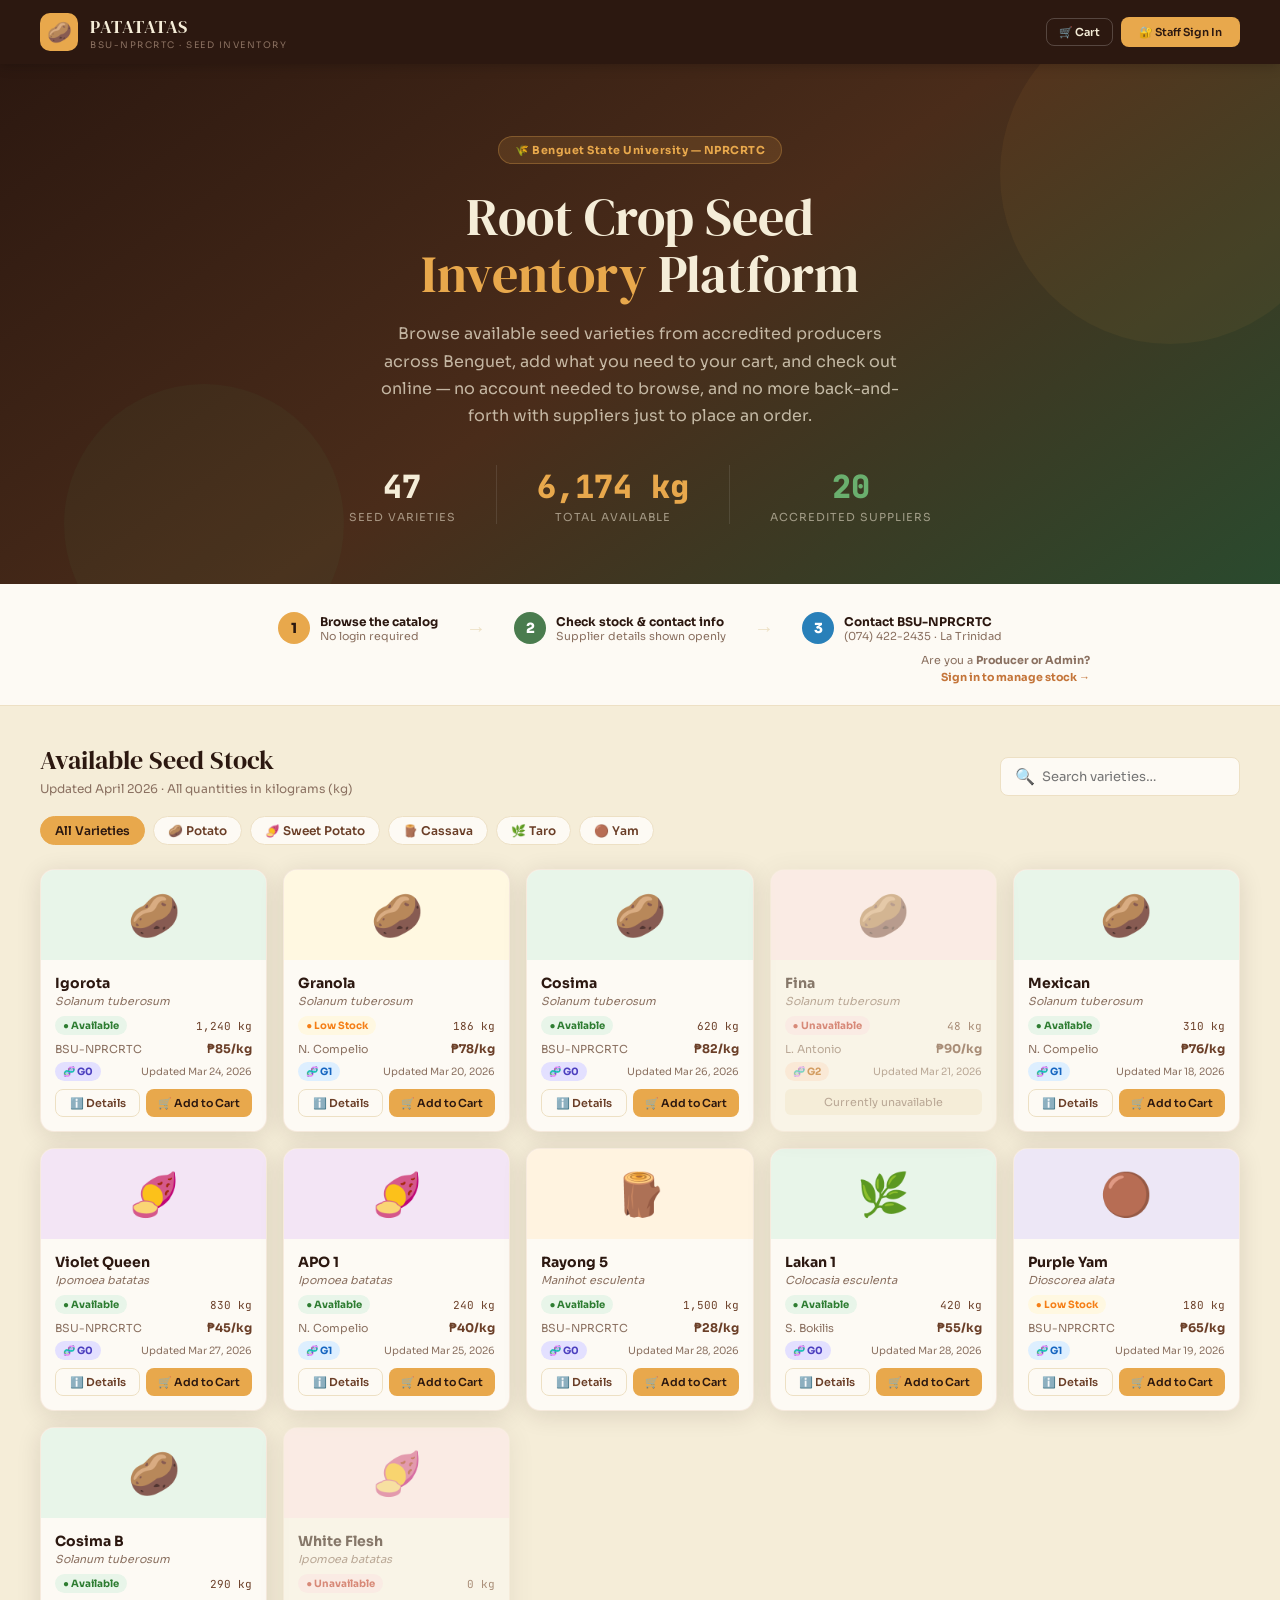
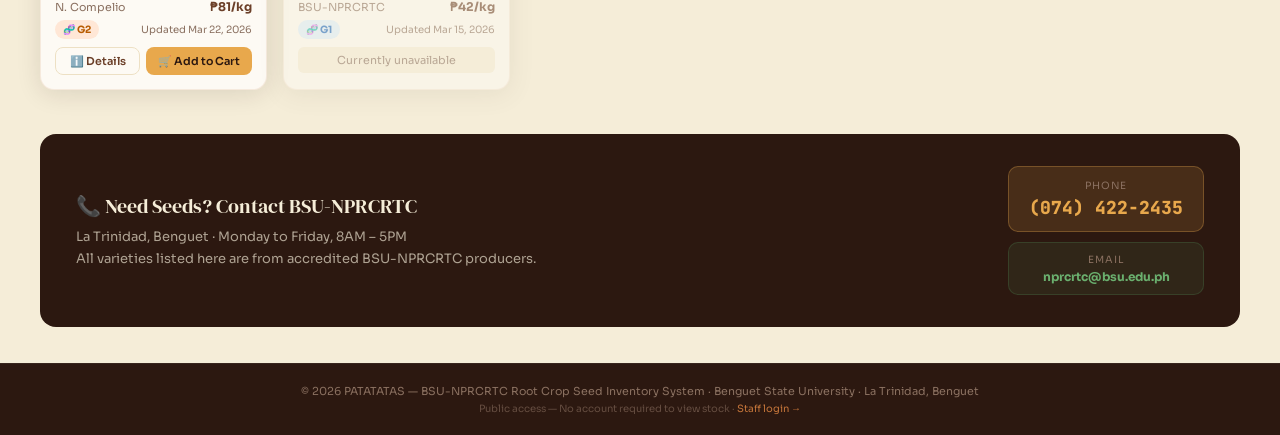
==== patatatas_rbac_v8.html @ 81eb4b83 "p_c_s.php, app.js, rbac.html" ====
<!DOCTYPE html>
<html lang="en">
<head>
<meta charset="UTF-8">
<meta name="viewport" content="width=device-width, initial-scale=1.0">
<title>PATATATAS — Root Crop Seed Inventory System</title>
<link href="https://fonts.googleapis.com/css2?family=Sora:wght@300;400;500;600;700;800&family=DM+Serif+Display:ital@0;1&family=JetBrains+Mono:wght@400;500&display=swap" rel="stylesheet">
<link rel="stylesheet" href="css/styles.css">
</head>
<body>

<!-- ═══════════════════════ LOGIN PAGE ═══════════════════════ -->
<div id="screen-login" class="screen">
  <!-- Left hero panel -->
  <div class="login-left">
    <div class="login-left-brand">
      <div class="login-left-icon">🥔</div>
      <div>
        <div class="login-left-name">PATATATAS</div>
        <div class="login-left-sub">BSU-NPRCRTC System</div>
      </div>
    </div>

    <div class="login-hero-title">Staff &amp;<br><em>Producer</em><br>Portal</div>
    <div class="login-hero-desc">
      Sign in to manage seed stock, update inventory quantities, and administer the BSU-NPRCRTC seed distribution system.
    </div>

    <div style="background:rgba(74,124,78,0.15);border:1px solid rgba(74,124,78,0.25);border-radius:12px;padding:16px 18px;position:relative;z-index:1;margin-top:8px;">
      <div style="font-size:11px;font-weight:700;color:var(--leaf);margin-bottom:10px;text-transform:uppercase;letter-spacing:0.5px;">🌐 Public Access</div>
      <div style="font-size:12px;color:rgba(245,237,216,0.7);line-height:1.6;margin-bottom:12px;">Farmers &amp; consumers can view all available stock without an account.</div>
      <button class="btn btn-ghost btn-sm" style="color:var(--cream);border-color:rgba(255,255,255,0.2);width:100%;justify-content:center;" onclick="goToScreen('screen-public')">
        🌾 View Public Catalog →
      </button>
    </div>
  </div>

  <!-- Right form panel -->
  <div class="login-right">
    <div class="login-form-title">Staff Sign In</div>
    <div class="login-form-sub">Producers and Administrators only</div>

    <div style="margin-bottom:14px;margin-top:6px;">
      <div style="font-size:11px;font-weight:700;text-transform:uppercase;letter-spacing:0.5px;color:var(--muted);margin-bottom:8px;">Sign in as</div>
      <div class="role-selector">
        <div class="role-btn selected" onclick="selectRole(this,'admin')" id="role-admin">
          <span class="role-icon">🛡️</span>
          <span class="role-label">Admin</span>
        </div>
        <div class="role-btn" onclick="selectRole(this,'producer')" id="role-producer">
          <span class="role-icon">🌱</span>
          <span class="role-label">Producer</span>
        </div>
      </div>
    </div>

    <div id="role-hint" style="font-size:11px;color:var(--muted);background:var(--cream);padding:8px 12px;border-radius:8px;margin-bottom:16px;border:1px solid var(--parchment);">
      🛡️ <strong>Admin:</strong> Full inventory system access — manage all seed stock, suppliers, producers &amp; analytics.
    </div>

    <div class="form-group">
      <label class="form-label">Username / Email</label>
      <input class="form-control" type="text" id="login-email" placeholder="Enter your email" value="admin@bsu.edu.ph">
    </div>
    <div class="form-group">
      <label class="form-label">Password</label>
      <input class="form-control" type="password" placeholder="••••••••" value="password123">
    </div>
    <div class="flex-between mb-2">
      <label style="display:flex;align-items:center;gap:6px;font-size:12px;color:var(--muted);cursor:pointer;">
        <input type="checkbox" checked style="accent-color:var(--harvest);"> Remember me
      </label>
      <span style="font-size:12px;color:var(--clay);cursor:pointer;font-weight:600;" onclick="goToScreen('screen-forgot-password')">Forgot password?</span>
    </div>
    <button class="btn btn-primary" style="width:100%;justify-content:center;padding:13px;" onclick="loginWithRole()">
      Sign In →
    </button>

    <div style="margin-top:16px;padding:14px 16px;background:var(--cream);border-radius:10px;border:1.5px dashed var(--parchment);text-align:center;">
      <div style="font-size:12px;color:var(--muted);margin-bottom:8px;">New producer wanting to join?</div>
      <button class="btn btn-ghost btn-sm" style="width:100%;justify-content:center;" onclick="goToScreen('screen-create-account')">✏️ Apply for Producer Account</button>
    </div>

    <div style="text-align:center;margin-top:12px;">
      <span style="font-size:11px;color:var(--muted);">Not a producer or admin? </span>
      <span style="font-size:11px;color:var(--clay);font-weight:700;cursor:pointer;" onclick="goToScreen('screen-public')">Browse public catalog →</span>
    </div>
  </div>
</div>


<!-- ════════════════════════════════════════════════════════════
     ██████████████  PUBLIC SCREEN  ██████████████
════════════════════════════════════════════════════════════ -->
<div id="screen-public" class="screen active">

  <!-- ── TOP NAVBAR ── -->
  <nav style="background:var(--earth);padding:0 40px;display:flex;align-items:center;justify-content:space-between;height:64px;position:sticky;top:0;z-index:200;box-shadow:0 2px 12px rgba(0,0,0,0.2);">
    <div style="display:flex;align-items:center;gap:12px;">
      <div style="width:38px;height:38px;background:var(--harvest);border-radius:10px;display:flex;align-items:center;justify-content:center;font-size:20px;">🥔</div>
      <div>
        <div style="font-family:'DM Serif Display',serif;font-size:18px;color:var(--cream);letter-spacing:0.5px;">PATATATAS</div>
        <div style="font-size:9px;color:var(--muted);letter-spacing:1.5px;text-transform:uppercase;">BSU-NPRCRTC · Seed Inventory</div>
      </div>
    </div>
    <div style="display:flex;align-items:center;gap:8px;">
      <button class="btn btn-ghost btn-sm" style="position:relative;color:var(--cream);border-color:rgba(255,255,255,0.2);" onclick="openCart()">
        🛒 Cart
        <span id="public-cart-badge" style="display:none;position:absolute;top:-7px;right:-7px;background:var(--danger);color:white;font-size:10px;font-weight:800;width:18px;height:18px;border-radius:50%;align-items:center;justify-content:center;">0</span>
      </button>
      <button class="btn btn-primary btn-sm" onclick="goToScreen('screen-login')" style="padding:8px 18px;">🔐 Staff Sign In</button>
    </div>
  </nav>

  <!-- ── HERO SECTION ── -->
  <div style="background:linear-gradient(145deg,var(--earth) 0%,var(--soil) 50%,#2a4a2e 100%);padding:72px 40px 60px;position:relative;overflow:hidden;">
    <!-- Background decorative elements -->
    <div style="position:absolute;top:-60px;right:-60px;width:340px;height:340px;background:rgba(232,168,76,0.06);border-radius:50%;pointer-events:none;"></div>
    <div style="position:absolute;bottom:-80px;left:5%;width:280px;height:280px;background:rgba(74,124,78,0.08);border-radius:50%;pointer-events:none;"></div>
    <div style="max-width:820px;margin:0 auto;text-align:center;position:relative;z-index:1;">
      <div style="display:inline-flex;align-items:center;gap:8px;background:rgba(232,168,76,0.15);border:1px solid rgba(232,168,76,0.3);border-radius:20px;padding:6px 16px;font-size:11px;color:var(--harvest);font-weight:700;letter-spacing:0.5px;margin-bottom:24px;">
        🌾 Benguet State University — NPRCRTC
      </div>
      <div style="font-family:'DM Serif Display',serif;font-size:52px;color:var(--cream);line-height:1.1;margin-bottom:18px;">
        Root Crop Seed<br><em style="color:var(--harvest);font-style:normal;">Inventory</em> Platform
      </div>
      <div style="font-size:16px;color:rgba(245,237,216,0.72);max-width:540px;margin:0 auto 36px;line-height:1.7;">
        Browse available seed varieties from accredited producers across Benguet, add what you need to your cart, and check out online — no account needed to browse, and no more back-and-forth with suppliers just to place an order.
      </div>
      <!-- Quick stats row -->
      <div style="display:flex;justify-content:center;gap:40px;flex-wrap:wrap;">
        <div style="text-align:center;">
          <div style="font-size:32px;font-weight:800;color:var(--cream);font-family:'JetBrains Mono',monospace;">47</div>
          <div style="font-size:11px;color:rgba(245,237,216,0.55);text-transform:uppercase;letter-spacing:1px;margin-top:2px;">Seed Varieties</div>
        </div>
        <div style="width:1px;background:rgba(255,255,255,0.1);"></div>
        <div style="text-align:center;">
          <div style="font-size:32px;font-weight:800;color:var(--harvest);font-family:'JetBrains Mono',monospace;">6,174 kg</div>
          <div style="font-size:11px;color:rgba(245,237,216,0.55);text-transform:uppercase;letter-spacing:1px;margin-top:2px;">Total Available</div>
        </div>
        <div style="width:1px;background:rgba(255,255,255,0.1);"></div>
        <div style="text-align:center;">
          <div style="font-size:32px;font-weight:800;color:var(--leaf);font-family:'JetBrains Mono',monospace;">20</div>
          <div style="font-size:11px;color:rgba(245,237,216,0.55);text-transform:uppercase;letter-spacing:1px;margin-top:2px;">Accredited Suppliers</div>
        </div>
      </div>
    </div>
  </div>

  <!-- ── HOW IT WORKS STRIP ── -->
  <div style="background:var(--white);border-bottom:1px solid var(--parchment);padding:20px 40px;">
    <div style="max-width:900px;margin:0 auto;display:flex;align-items:center;justify-content:center;gap:0;flex-wrap:wrap;">
      <div style="display:flex;align-items:center;gap:10px;padding:8px 20px;">
        <div style="width:32px;height:32px;background:var(--harvest);border-radius:50%;display:flex;align-items:center;justify-content:center;font-size:14px;font-weight:800;color:var(--earth);flex-shrink:0;">1</div>
        <div><div style="font-size:12px;font-weight:700;color:var(--earth);">Browse the catalog</div><div style="font-size:11px;color:var(--muted);">No login required</div></div>
      </div>
      <div style="color:var(--parchment);font-size:20px;padding:0 8px;">→</div>
      <div style="display:flex;align-items:center;gap:10px;padding:8px 20px;">
        <div style="width:32px;height:32px;background:var(--sprout);border-radius:50%;display:flex;align-items:center;justify-content:center;font-size:14px;font-weight:800;color:white;flex-shrink:0;">2</div>
        <div><div style="font-size:12px;font-weight:700;color:var(--earth);">Check stock & contact info</div><div style="font-size:11px;color:var(--muted);">Supplier details shown openly</div></div>
      </div>
      <div style="color:var(--parchment);font-size:20px;padding:0 8px;">→</div>
      <div style="display:flex;align-items:center;gap:10px;padding:8px 20px;">
        <div style="width:32px;height:32px;background:var(--info);border-radius:50%;display:flex;align-items:center;justify-content:center;font-size:14px;font-weight:800;color:white;flex-shrink:0;">3</div>
        <div><div style="font-size:12px;font-weight:700;color:var(--earth);">Contact BSU-NPRCRTC</div><div style="font-size:11px;color:var(--muted);">(074) 422-2435 · La Trinidad</div></div>
      </div>
      <div style="margin-left:auto;padding-left:20px;">
        <div style="font-size:11px;color:var(--muted);text-align:right;line-height:1.5;">Are you a <strong>Producer or Admin?</strong><br>
          <span style="color:var(--clay);font-weight:700;cursor:pointer;" onclick="goToScreen('screen-login')">Sign in to manage stock →</span>
        </div>
      </div>
    </div>
  </div>

  <!-- ── MAIN CATALOG AREA ── -->
  <div style="background:var(--cream);padding:36px 40px;flex:1;min-height:60vh;">
    <div style="max-width:1200px;margin:0 auto;">

      <!-- Section header -->
      <div style="display:flex;align-items:flex-end;justify-content:space-between;margin-bottom:20px;flex-wrap:wrap;gap:12px;">
        <div>
          <div style="font-family:'DM Serif Display',serif;font-size:26px;color:var(--earth);">Available Seed Stock</div>
          <div style="font-size:12px;color:var(--muted);margin-top:3px;">Updated April 2026 · All quantities in kilograms (kg)</div>
        </div>
        <div style="display:flex;align-items:center;gap:10px;">
          <div style="background:var(--white);border:1.5px solid var(--parchment);border-radius:8px;padding:8px 14px;display:flex;align-items:center;gap:7px;width:240px;">
            <span style="color:var(--muted);">🔍</span>
            <input id="publicSearchInput" type="text" placeholder="Search varieties…" oninput="applyPublicFilter()" style="border:none;background:transparent;outline:none;font-size:13px;font-family:'Sora',sans-serif;color:var(--earth);width:100%;">
          </div>
        </div>
      </div>

      <!-- Filter chips -->
      <div class="chip-bar" style="margin-bottom:24px;">
        <div class="chip active" onclick="filterPublicChip(this,'all')">All Varieties</div>
        <div class="chip" onclick="filterPublicChip(this,'potato')">🥔 Potato</div>
        <div class="chip" onclick="filterPublicChip(this,'sweet')">🍠 Sweet Potato</div>
        <div class="chip" onclick="filterPublicChip(this,'cassava')">🪵 Cassava</div>
        <div class="chip" onclick="filterPublicChip(this,'taro')">🌿 Taro</div>
        <div class="chip" onclick="filterPublicChip(this,'yam')">🟤 Yam</div>
      </div>

      <!-- Catalog grid -->
      <div class="catalog-grid" id="publicCatalogGrid"></div>

      <!-- Supplier contact info card -->
      <div style="margin-top:44px;background:var(--earth);border-radius:16px;padding:32px 36px;display:flex;align-items:center;justify-content:space-between;gap:24px;flex-wrap:wrap;">
        <div>
          <div style="font-family:'DM Serif Display',serif;font-size:20px;color:var(--cream);margin-bottom:6px;">📞 Need Seeds? Contact BSU-NPRCRTC</div>
          <div style="font-size:13px;color:rgba(245,237,216,0.65);line-height:1.7;">La Trinidad, Benguet · Monday to Friday, 8AM – 5PM<br>All varieties listed here are from accredited BSU-NPRCRTC producers.</div>
        </div>
        <div style="display:flex;flex-direction:column;gap:10px;flex-shrink:0;">
          <div style="background:rgba(232,168,76,0.15);border:1px solid rgba(232,168,76,0.3);border-radius:10px;padding:12px 20px;text-align:center;">
            <div style="font-size:10px;color:var(--muted);letter-spacing:1px;text-transform:uppercase;margin-bottom:4px;">Phone</div>
            <div style="font-size:18px;font-weight:800;color:var(--harvest);font-family:'JetBrains Mono',monospace;">(074) 422-2435</div>
          </div>
          <div style="background:rgba(74,124,78,0.15);border:1px solid rgba(74,124,78,0.3);border-radius:10px;padding:10px 20px;text-align:center;">
            <div style="font-size:10px;color:var(--muted);letter-spacing:1px;text-transform:uppercase;margin-bottom:3px;">Email</div>
            <div style="font-size:12px;font-weight:700;color:var(--leaf);">nprcrtc@bsu.edu.ph</div>
          </div>
        </div>
      </div>

    </div>
  </div>

  <!-- ── FOOTER ── -->
  <div style="background:var(--earth);padding:20px 40px;text-align:center;border-top:1px solid rgba(255,255,255,0.06);">
    <div style="font-size:11px;color:var(--muted);">© 2026 PATATATAS — BSU-NPRCRTC Root Crop Seed Inventory System · Benguet State University · La Trinidad, Benguet</div>
    <div style="font-size:10px;color:rgba(138,112,96,0.6);margin-top:4px;">Public access — No account required to view stock · <span style="color:var(--clay);cursor:pointer;" onclick="goToScreen('screen-login')">Staff login →</span></div>
  </div>

  <!-- Seed detail modal for public -->
  <div id="modal-public-seed-detail" class="modal-overlay">
    <div class="modal-box">
      <div class="modal-header"><span class="modal-title" id="pub-seed-title">Seed Details</span><button class="modal-close" onclick="closeModal('modal-public-seed-detail')">×</button></div>
      <div class="modal-body" id="pub-seed-body"></div>
      <div class="modal-footer"><button class="btn btn-primary" onclick="closeModal('modal-public-seed-detail')">Close</button></div>
    </div>
  </div>

</div>


<!-- ════════════════════════════════════════════════════════════
     ██████████████  ADMIN SCREENS  ██████████████
     Full access: Dashboard, Seed Catalog, Inventory, Suppliers,
     Reports, User Management, Settings
     Includes Order Management — view, verify payment, and fulfill
     orders placed by farmers and public consumers through the catalog.
════════════════════════════════════════════════════════════ -->

<!-- Helper: Admin Sidebar -->
<template id="tpl-admin-sidebar">
  <nav class="sidebar">
    <div class="sidebar-brand"><div class="brand-logo"><div class="brand-icon">🥔</div><div class="brand-name">PATATATAS</div></div><div class="brand-sub">BSU-NPRCRTC System</div></div>
    <div class="sidebar-user"><div class="user-avatar">AD</div><div class="user-info"><div class="user-name">Administrator</div><div class="user-role">BSU-NPRCRTC Admin</div><div class="role-tag admin">Admin</div></div></div>
    <div class="sidebar-nav">
      <div class="nav-section-label">Inventory</div>
      <div class="nav-item" data-screen="screen-admin-dashboard"><span class="nav-icon">📊</span> Dashboard</div>
      <div class="nav-item" data-screen="screen-admin-catalog"><span class="nav-icon">🌱</span> Seed Catalog</div>
      <div class="nav-item" data-screen="screen-admin-inventory"><span class="nav-icon">📦</span> Inventory <span class="nav-badge">3</span></div>
      <div class="nav-item" data-screen="screen-admin-orders"><span class="nav-icon">🧾</span> Orders <span class="nav-badge admin-orders-navbadge">0</span></div>
      <div class="nav-section-label">Management</div>
      <div class="nav-item" data-screen="screen-admin-suppliers"><span class="nav-icon">🏭</span> Suppliers</div>
      <div class="nav-item" data-screen="screen-admin-reports"><span class="nav-icon">📈</span> Reports</div>
      <div class="nav-item" data-screen="screen-admin-users"><span class="nav-icon">👥</span> User Management</div>
      <div class="nav-section-label">System</div>
      <div class="nav-item" data-screen="screen-admin-settings"><span class="nav-icon">⚙️</span> Settings</div>
      <div class="nav-item" onclick="goToScreen('screen-login')"><span class="nav-icon">🚪</span> Sign Out</div>
    </div>
    <div class="sidebar-footer">PATATATAS v1.0.0 · Admin Panel</div>
  </nav>
</template>

<!-- ADMIN: Dashboard -->
<div id="screen-admin-dashboard" class="screen">
  <div class="app-layout">
    <nav class="sidebar">
      <div class="sidebar-brand"><div class="brand-logo"><div class="brand-icon">🥔</div><div class="brand-name">PATATATAS</div></div><div class="brand-sub">BSU-NPRCRTC System</div></div>
      <div class="sidebar-user"><div class="user-avatar">AD</div><div class="user-info"><div class="user-name">Administrator</div><div class="user-role">BSU-NPRCRTC Admin</div><div class="role-tag admin">Admin</div></div></div>
      <div class="sidebar-nav">
        <div class="nav-section-label">Inventory</div>
        <div class="nav-item active" onclick="adminNav('screen-admin-dashboard',this)"><span class="nav-icon">📊</span> Dashboard</div>
        <div class="nav-item" onclick="adminNav('screen-admin-catalog',this)"><span class="nav-icon">🌱</span> Seed Catalog</div>
        <div class="nav-item" onclick="adminNav('screen-admin-inventory',this)"><span class="nav-icon">📦</span> Inventory <span class="nav-badge">3</span></div>
        <div class="nav-item" onclick="adminNav('screen-admin-orders',this)"><span class="nav-icon">🧾</span> Orders <span class="nav-badge admin-orders-navbadge">0</span></div>
        <div class="nav-section-label">Management</div>
        <div class="nav-item" onclick="adminNav('screen-admin-suppliers',this)"><span class="nav-icon">🏭</span> Suppliers</div>
        <div class="nav-item" onclick="adminNav('screen-admin-reports',this)"><span class="nav-icon">📈</span> Reports</div>
        <div class="nav-item" onclick="adminNav('screen-admin-users',this)"><span class="nav-icon">👥</span> User Management</div>
        <div class="nav-section-label">System</div>
        <div class="nav-item" onclick="adminNav('screen-admin-settings',this)"><span class="nav-icon">⚙️</span> Settings</div>
        <div class="nav-item" onclick="goToScreen('screen-login')"><span class="nav-icon">🚪</span> Sign Out</div>
      </div>
      <div class="sidebar-footer">PATATATAS v1.0.0 · Admin Panel</div>
    </nav>
    <div class="main-content">
      <div class="rbac-banner admin">🛡️ Administrator — Full inventory system access · Add, edit, remove any variety or stock entry</div>
      <div class="topbar">
        <div class="topbar-title">Inventory Dashboard</div>
        <div class="topbar-search"><span>🔍</span><input placeholder="Search seeds, suppliers…"></div>
        <span style="font-size:20px;cursor:pointer;position:relative;">🔔<span style="position:absolute;top:0;right:0;width:8px;height:8px;background:var(--danger);border-radius:50%;display:block;"></span></span>
      </div>
      <div class="page-body fade-in">
        <div class="alert alert-warning">⚠️ <span><strong>3 seed varieties</strong> are running low on stock (below 200 kg threshold). <a href="#" onclick="adminNav('screen-admin-inventory',null)" style="color:var(--clay);font-weight:700;">Review inventory →</a></span></div>
        <div class="stats-grid">
          <div class="stat-card amber"><div class="stat-icon">🌱</div><div class="stat-value">47</div><div class="stat-label">Seed Varieties Listed</div><div class="stat-change up">↑ 4 this month</div></div>
          <div class="stat-card green"><div class="stat-icon">📦</div><div class="stat-value">6,174 kg</div><div class="stat-label">Total Stock Available</div><div class="stat-change up">↑ 8% vs last month</div></div>
          <div class="stat-card brown"><div class="stat-icon">🏭</div><div class="stat-value">20</div><div class="stat-label">Accredited Suppliers</div><div class="stat-change up">All active</div></div>
          <div class="stat-card sage"><div class="stat-icon">⚠️</div><div class="stat-value">3</div><div class="stat-label">Low Stock Alerts</div><div class="stat-change down">Action needed</div></div>
        </div>
        <div class="two-col mb-3">
          <div class="card">
            <div class="card-header"><span class="card-title">Top Stock Varieties</span><span class="text-muted font-mono" style="font-size:11px;">March 2026</span></div>
            <div class="card-body">
              <div class="chart-container">
                <div class="chart-bar-row"><span class="chart-bar-label">Igorota</span><div class="chart-bar-track"><div class="chart-bar-fill" style="width:83%"><span class="chart-bar-val">1,240 kg</span></div></div></div>
                <div class="chart-bar-row"><span class="chart-bar-label">Rayong 5</span><div class="chart-bar-track"><div class="chart-bar-fill" style="width:100%;background:linear-gradient(90deg,var(--sprout),var(--leaf))"><span class="chart-bar-val">1,500 kg</span></div></div></div>
                <div class="chart-bar-row"><span class="chart-bar-label">Violet Q.</span><div class="chart-bar-track"><div class="chart-bar-fill" style="width:55%;background:linear-gradient(90deg,var(--bark),var(--clay))"><span class="chart-bar-val">830 kg</span></div></div></div>
                <div class="chart-bar-row"><span class="chart-bar-label">Cosima</span><div class="chart-bar-track"><div class="chart-bar-fill" style="width:41%"><span class="chart-bar-val">620 kg</span></div></div></div>
                <div class="chart-bar-row"><span class="chart-bar-label">Lakan 1</span><div class="chart-bar-track"><div class="chart-bar-fill" style="width:28%;background:linear-gradient(90deg,var(--sage),var(--sprout))"><span class="chart-bar-val">420 kg</span></div></div></div>
              </div>
            </div>
          </div>
          <div class="card">
            <div class="card-header"><span class="card-title">Stock Alerts</span><button class="btn btn-ghost btn-sm" onclick="adminNav('screen-admin-inventory',null)">View All</button></div>
            <div class="card-body" style="padding:0;">
              <table class="data-table">
                <thead><tr><th>Variety</th><th>Qty</th><th>Threshold</th><th>Status</th></tr></thead>
                <tbody>
                  <tr><td><strong>Granola</strong></td><td class="font-mono">186 kg</td><td class="font-mono text-muted">200 kg</td><td><span class="badge badge-low">● Low Stock</span></td></tr>
                  <tr><td><strong>Fina</strong></td><td class="font-mono" style="color:var(--danger)">48 kg</td><td class="font-mono text-muted">200 kg</td><td><span class="badge badge-unavailable">● Critical</span></td></tr>
                  <tr><td><strong>Purple Yam</strong></td><td class="font-mono">180 kg</td><td class="font-mono text-muted">200 kg</td><td><span class="badge badge-low">● Low Stock</span></td></tr>
                  <tr><td><strong>White Flesh</strong></td><td class="font-mono" style="color:var(--danger)">0 kg</td><td class="font-mono text-muted">—</td><td><span class="badge badge-unavailable">● Out of Stock</span></td></tr>
                </tbody>
              </table>
            </div>
          </div>
        </div>
        <div class="two-col">
          <div class="card">
            <div class="card-header"><span class="card-title">Stock Health Overview</span></div>
            <div class="card-body">
              <div style="margin-bottom:14px;"><div class="flex-between"><span style="font-size:13px;font-weight:600;">Igorota</span><span class="font-mono" style="font-size:12px;color:var(--sprout)">1,240 kg</span></div><div class="progress-bar"><div class="progress-fill" style="width:82%;"></div></div></div>
              <div style="margin-bottom:14px;"><div class="flex-between"><span style="font-size:13px;font-weight:600;">Granola</span><span class="font-mono" style="font-size:12px;color:var(--warning)">186 kg</span></div><div class="progress-bar"><div class="progress-fill" style="width:12%;background:linear-gradient(90deg,var(--warning),var(--clay));"></div></div></div>
              <div style="margin-bottom:14px;"><div class="flex-between"><span style="font-size:13px;font-weight:600;">Cosima</span><span class="font-mono" style="font-size:12px;color:var(--success)">620 kg</span></div><div class="progress-bar"><div class="progress-fill" style="width:41%;"></div></div></div>
              <div style="margin-bottom:14px;"><div class="flex-between"><span style="font-size:13px;font-weight:600;">Fina</span><span class="font-mono" style="font-size:12px;color:var(--danger)">48 kg ⚠️</span></div><div class="progress-bar"><div class="progress-fill" style="width:3%;background:linear-gradient(90deg,var(--danger),var(--clay));"></div></div></div>
              <div><div class="flex-between"><span style="font-size:13px;font-weight:600;">Rayong 5</span><span class="font-mono" style="font-size:12px;color:var(--sprout)">1,500 kg</span></div><div class="progress-bar"><div class="progress-fill" style="width:100%;"></div></div></div>
            </div>
          </div>
          <div class="card">
            <div class="card-header"><span class="card-title">Recent Activity</span></div>
            <div class="card-body">
              <div class="timeline">
                <div class="timeline-item"><div class="timeline-marker"><div class="timeline-dot done"></div><div class="timeline-line"></div></div><div class="timeline-content"><div class="timeline-title">Stock updated: Igorota +500 kg</div><div class="timeline-time">BSU-NPRCRTC · 2 hrs ago</div></div></div>
                <div class="timeline-item"><div class="timeline-marker"><div class="timeline-dot done"></div><div class="timeline-line"></div></div><div class="timeline-content"><div class="timeline-title">New supplier registered</div><div class="timeline-time">Farmer Bokilis, Atok · 5 hrs ago</div></div></div>
                <div class="timeline-item"><div class="timeline-marker"><div class="timeline-dot"></div><div class="timeline-line"></div></div><div class="timeline-content"><div class="timeline-title">Fina variety flagged — critical low</div><div class="timeline-time">L. Antonio · Yesterday</div></div></div>
                <div class="timeline-item"><div class="timeline-marker"><div class="timeline-dot pending-dot"></div></div><div class="timeline-content"><div class="timeline-title">Granola restocking request pending</div><div class="timeline-time">Awaiting supplier confirmation</div></div></div>
              </div>
            </div>
          </div>
        </div>
      </div>
    </div>
  </div>
</div>

<!-- ADMIN: Seed Catalog -->
<div id="screen-admin-catalog" class="screen">
  <div class="app-layout">
    <nav class="sidebar">
      <div class="sidebar-brand"><div class="brand-logo"><div class="brand-icon">🥔</div><div class="brand-name">PATATATAS</div></div><div class="brand-sub">BSU-NPRCRTC System</div></div>
      <div class="sidebar-user"><div class="user-avatar">AD</div><div class="user-info"><div class="user-name">Administrator</div><div class="user-role">BSU-NPRCRTC Admin</div><div class="role-tag admin">Admin</div></div></div>
      <div class="sidebar-nav">
        <div class="nav-section-label">Inventory</div>
        <div class="nav-item" onclick="adminNav('screen-admin-dashboard',this)"><span class="nav-icon">📊</span> Dashboard</div>
        <div class="nav-item active" onclick="adminNav('screen-admin-catalog',this)"><span class="nav-icon">🌱</span> Seed Catalog</div>
        <div class="nav-item" onclick="adminNav('screen-admin-inventory',this)"><span class="nav-icon">📦</span> Inventory <span class="nav-badge">3</span></div>
        <div class="nav-item" onclick="adminNav('screen-admin-orders',this)"><span class="nav-icon">🧾</span> Orders <span class="nav-badge admin-orders-navbadge">0</span></div>
        <div class="nav-section-label">Management</div>
        <div class="nav-item" onclick="adminNav('screen-admin-suppliers',this)"><span class="nav-icon">🏭</span> Suppliers</div>
        <div class="nav-item" onclick="adminNav('screen-admin-reports',this)"><span class="nav-icon">📈</span> Reports</div>
        <div class="nav-item" onclick="adminNav('screen-admin-users',this)"><span class="nav-icon">👥</span> User Management</div>
        <div class="nav-section-label">System</div>
        <div class="nav-item" onclick="adminNav('screen-admin-settings',this)"><span class="nav-icon">⚙️</span> Settings</div>
        <div class="nav-item" onclick="goToScreen('screen-login')"><span class="nav-icon">🚪</span> Sign Out</div>
      </div>
      <div class="sidebar-footer">PATATATAS v1.0.0 · Admin Panel</div>
    </nav>
    <div class="main-content">
      <div class="rbac-banner admin">🛡️ Administrator — Add, edit, and remove any seed variety from the catalog</div>
      <div class="topbar">
        <div class="topbar-title">Seed Catalog</div>
        <div class="topbar-search"><span>🔍</span><input placeholder="Search varieties, crop types…" id="adminCatalogSearch" oninput="applyAdminFilter()"></div>
        <button class="btn btn-primary btn-sm" onclick="openModal('modal-add-seed')">+ Add Variety</button>
      </div>
      <div class="page-body fade-in">
        <div class="section-header">
          <div class="section-title">All Registered Varieties</div>
          <div class="section-sub">Manage all seed varieties across BSU-NPRCRTC and 19 accredited suppliers · Click any card to edit</div>
        </div>
        <div class="chip-bar">
          <div class="chip active" onclick="filterAdminChip(this,'all')">All</div>
          <div class="chip" onclick="filterAdminChip(this,'potato')">🥔 Potato</div>
          <div class="chip" onclick="filterAdminChip(this,'sweet')">🍠 Sweet Potato</div>
          <div class="chip" onclick="filterAdminChip(this,'cassava')">🪵 Cassava</div>
          <div class="chip" onclick="filterAdminChip(this,'taro')">🌿 Taro</div>
          <div class="chip" onclick="filterAdminChip(this,'yam')">🟤 Yam</div>
        </div>
        <div class="catalog-grid" id="adminCatalogGrid"></div>
      </div>
    </div>
  </div>
</div>

<!-- ADMIN: Inventory -->
<div id="screen-admin-inventory" class="screen">
  <div class="app-layout">
    <nav class="sidebar">
      <div class="sidebar-brand"><div class="brand-logo"><div class="brand-icon">🥔</div><div class="brand-name">PATATATAS</div></div><div class="brand-sub">BSU-NPRCRTC System</div></div>
      <div class="sidebar-user"><div class="user-avatar">AD</div><div class="user-info"><div class="user-name">Administrator</div><div class="user-role">BSU-NPRCRTC Admin</div><div class="role-tag admin">Admin</div></div></div>
      <div class="sidebar-nav">
        <div class="nav-section-label">Inventory</div>
        <div class="nav-item" onclick="adminNav('screen-admin-dashboard',this)"><span class="nav-icon">📊</span> Dashboard</div>
        <div class="nav-item" onclick="adminNav('screen-admin-catalog',this)"><span class="nav-icon">🌱</span> Seed Catalog</div>
        <div class="nav-item active" onclick="adminNav('screen-admin-inventory',this)"><span class="nav-icon">📦</span> Inventory <span class="nav-badge">3</span></div>
        <div class="nav-item" onclick="adminNav('screen-admin-orders',this)"><span class="nav-icon">🧾</span> Orders <span class="nav-badge admin-orders-navbadge">0</span></div>
        <div class="nav-section-label">Management</div>
        <div class="nav-item" onclick="adminNav('screen-admin-suppliers',this)"><span class="nav-icon">🏭</span> Suppliers</div>
        <div class="nav-item" onclick="adminNav('screen-admin-reports',this)"><span class="nav-icon">📈</span> Reports</div>
        <div class="nav-item" onclick="adminNav('screen-admin-users',this)"><span class="nav-icon">👥</span> User Management</div>
        <div class="nav-section-label">System</div>
        <div class="nav-item" onclick="adminNav('screen-admin-settings',this)"><span class="nav-icon">⚙️</span> Settings</div>
        <div class="nav-item" onclick="goToScreen('screen-login')"><span class="nav-icon">🚪</span> Sign Out</div>
      </div>
      <div class="sidebar-footer">PATATATAS v1.0.0 · Admin Panel</div>
    </nav>
    <div class="main-content">
      <div class="rbac-banner admin">🛡️ Administrator — View and update ALL supplier inventories system-wide</div>
      <div class="topbar">
        <div class="topbar-title">Inventory Management</div>
        <div class="topbar-search"><span>🔍</span><input placeholder="Search stock entries…"></div>
        <button class="btn btn-secondary btn-sm">📥 Export All</button>
      </div>
      <div class="page-body fade-in">
        <div class="alert alert-warning">⚠️ <strong>3 varieties</strong> are critically low. Granola: 186 kg ⚠️ · Fina: 48 kg 🚨 · Purple Yam: 180 kg ⚠️</div>
        <div class="card mb-3">
          <div class="card-header">
            <span class="card-title">All Supplier Inventories — March 2026</span>
            <div class="flex-gap">
              <select class="form-control" style="width:auto;padding:6px 10px;font-size:12px;">
                <option>All Suppliers</option>
                <option>BSU-NPRCRTC</option>
                <option>N. Compelio</option>
                <option>S. Bokilis</option>
              </select>
              <select class="form-control" style="width:auto;padding:6px 10px;font-size:12px;">
                <option>All Status</option>
                <option>Available</option>
                <option>Low Stock</option>
                <option>Unavailable</option>
              </select>
            </div>
          </div>
          <table class="data-table">
            <thead><tr><th>Seed Variety</th><th>Type</th><th>Gen</th><th>Supplier</th><th>Qty (kg)</th><th>Price/kg</th><th>Status</th><th>Updated</th><th>Actions</th></tr></thead>
            <tbody>
              <tr><td><strong>Igorota</strong><br><span class="text-muted">Solanum tuberosum</span></td><td>🥔 Potato</td><td>🧬 G0</td><td>BSU-NPRCRTC</td><td class="font-mono">1,240</td><td class="font-mono">₱85.00</td><td><span class="badge badge-available">● Available</span></td><td class="text-muted text-sm">Mar 24, 2026</td><td><div class="flex-gap"><button class="btn btn-ghost btn-sm" onclick="openInventoryEdit('Igorota','Solanum tuberosum','Potato','BSU-NPRCRTC','1240','85.00','available')">✏️ Edit</button><button class="btn btn-sm" style="background:rgba(192,57,43,0.1);color:var(--danger)">Remove</button></div></td></tr>
              <tr><td><strong>Granola</strong><br><span class="text-muted">Solanum tuberosum</span></td><td>🥔 Potato</td><td>🧬 G1</td><td>N. Compelio</td><td class="font-mono" style="color:var(--warning);font-weight:700;">186</td><td class="font-mono">₱78.00</td><td><span class="badge badge-low">● Low Stock</span></td><td class="text-muted text-sm">Mar 20, 2026</td><td><div class="flex-gap"><button class="btn btn-ghost btn-sm" onclick="openInventoryEdit('Granola','Solanum tuberosum','Potato','N. Compelio','186','78.00','low')">✏️ Edit</button><button class="btn btn-sm" style="background:rgba(192,57,43,0.1);color:var(--danger)">Remove</button></div></td></tr>
              <tr><td><strong>Cosima</strong><br><span class="text-muted">Solanum tuberosum</span></td><td>🥔 Potato</td><td>🧬 G0</td><td>BSU-NPRCRTC</td><td class="font-mono">620</td><td class="font-mono">₱82.00</td><td><span class="badge badge-available">● Available</span></td><td class="text-muted text-sm">Mar 26, 2026</td><td><div class="flex-gap"><button class="btn btn-ghost btn-sm" onclick="openInventoryEdit('Cosima','Solanum tuberosum','Potato','BSU-NPRCRTC','620','82.00','available')">✏️ Edit</button><button class="btn btn-sm" style="background:rgba(192,57,43,0.1);color:var(--danger)">Remove</button></div></td></tr>
              <tr><td><strong>Fina</strong><br><span class="text-muted">Solanum tuberosum</span></td><td>🥔 Potato</td><td>🧬 G2</td><td>L. Antonio</td><td class="font-mono" style="color:var(--danger);font-weight:700;">48</td><td class="font-mono">₱90.00</td><td><span class="badge badge-unavailable">● Critical</span></td><td class="text-muted text-sm">Mar 21, 2026</td><td><div class="flex-gap"><button class="btn btn-ghost btn-sm" onclick="openInventoryEdit('Fina','Solanum tuberosum','Potato','L. Antonio','48','90.00','unavailable')">✏️ Edit</button><button class="btn btn-sm" style="background:rgba(192,57,43,0.1);color:var(--danger)">Remove</button></div></td></tr>
              <tr><td><strong>Violet Queen</strong><br><span class="text-muted">Ipomoea batatas</span></td><td>🍠 Sweet Potato</td><td>🧬 G0</td><td>BSU-NPRCRTC</td><td class="font-mono">830</td><td class="font-mono">₱45.00</td><td><span class="badge badge-available">● Available</span></td><td class="text-muted text-sm">Mar 27, 2026</td><td><div class="flex-gap"><button class="btn btn-ghost btn-sm" onclick="openInventoryEdit('Violet Queen','Ipomoea batatas','Sweet Potato','BSU-NPRCRTC','830','45.00','available')">✏️ Edit</button><button class="btn btn-sm" style="background:rgba(192,57,43,0.1);color:var(--danger)">Remove</button></div></td></tr>
              <tr><td><strong>Rayong 5</strong><br><span class="text-muted">Manihot esculenta</span></td><td>🪵 Cassava</td><td>🧬 G0</td><td>BSU-NPRCRTC</td><td class="font-mono">1,500</td><td class="font-mono">₱28.00</td><td><span class="badge badge-available">● Available</span></td><td class="text-muted text-sm">Mar 28, 2026</td><td><div class="flex-gap"><button class="btn btn-ghost btn-sm" onclick="openInventoryEdit('Rayong 5','Manihot esculenta','Cassava','BSU-NPRCRTC','1500','28.00','available')">✏️ Edit</button><button class="btn btn-sm" style="background:rgba(192,57,43,0.1);color:var(--danger)">Remove</button></div></td></tr>
              <tr><td><strong>Lakan 1</strong><br><span class="text-muted">Colocasia esculenta</span></td><td>🌿 Taro</td><td>🧬 G0</td><td>S. Bokilis</td><td class="font-mono">420</td><td class="font-mono">₱55.00</td><td><span class="badge badge-available">● Available</span></td><td class="text-muted text-sm">Mar 28, 2026</td><td><div class="flex-gap"><button class="btn btn-ghost btn-sm" onclick="openInventoryEdit('Lakan 1','Colocasia esculenta','Taro','S. Bokilis','420','55.00','available')">✏️ Edit</button><button class="btn btn-sm" style="background:rgba(192,57,43,0.1);color:var(--danger)">Remove</button></div></td></tr>
            </tbody>
          </table>
          <div class="card-body" style="padding:14px 22px;border-top:1px solid var(--parchment);"><div class="flex-between"><span class="text-muted">Showing 7 of 47 items</span><div class="pagination"><div class="page-btn active">1</div><div class="page-btn">2</div><div class="page-btn">3</div><div class="page-btn">›</div></div></div></div>
        </div>
      </div>
    </div>
  </div>
</div>

<!-- ADMIN: Suppliers -->
<div id="screen-admin-suppliers" class="screen">
  <div class="app-layout">
    <nav class="sidebar">
      <div class="sidebar-brand"><div class="brand-logo"><div class="brand-icon">🥔</div><div class="brand-name">PATATATAS</div></div><div class="brand-sub">BSU-NPRCRTC System</div></div>
      <div class="sidebar-user"><div class="user-avatar">AD</div><div class="user-info"><div class="user-name">Administrator</div><div class="user-role">BSU-NPRCRTC Admin</div><div class="role-tag admin">Admin</div></div></div>
      <div class="sidebar-nav">
        <div class="nav-section-label">Inventory</div>
        <div class="nav-item" onclick="adminNav('screen-admin-dashboard',this)"><span class="nav-icon">📊</span> Dashboard</div>
        <div class="nav-item" onclick="adminNav('screen-admin-catalog',this)"><span class="nav-icon">🌱</span> Seed Catalog</div>
        <div class="nav-item" onclick="adminNav('screen-admin-inventory',this)"><span class="nav-icon">📦</span> Inventory <span class="nav-badge">3</span></div>
        <div class="nav-item" onclick="adminNav('screen-admin-orders',this)"><span class="nav-icon">🧾</span> Orders <span class="nav-badge admin-orders-navbadge">0</span></div>
        <div class="nav-section-label">Management</div>
        <div class="nav-item active" onclick="adminNav('screen-admin-suppliers',this)"><span class="nav-icon">🏭</span> Suppliers</div>
        <div class="nav-item" onclick="adminNav('screen-admin-reports',this)"><span class="nav-icon">📈</span> Reports</div>
        <div class="nav-item" onclick="adminNav('screen-admin-users',this)"><span class="nav-icon">👥</span> User Management</div>
        <div class="nav-section-label">System</div>
        <div class="nav-item" onclick="adminNav('screen-admin-settings',this)"><span class="nav-icon">⚙️</span> Settings</div>
        <div class="nav-item" onclick="goToScreen('screen-login')"><span class="nav-icon">🚪</span> Sign Out</div>
      </div>
      <div class="sidebar-footer">PATATATAS v1.0.0 · Admin Panel</div>
    </nav>
    <div class="main-content">
      <div class="rbac-banner admin">🛡️ Administrator — Register, verify, suspend, and manage accredited supplier accounts</div>
      <div class="topbar"><div class="topbar-title">Supplier Management</div><div class="topbar-search"><span>🔍</span><input placeholder="Search suppliers…"></div><button class="btn btn-primary btn-sm" onclick="openModal('modal-add-supplier')">+ Register Supplier</button></div>
      <div class="page-body fade-in">
        <div class="alert alert-warning">⚠️ <strong>2 supplier accounts</strong> are awaiting approval and cannot post inventory until verified. <span style="font-weight:600;">Per the Admin Approval Requirement, review their accreditation before activating.</span></div>
        <div class="card">
          <div class="card-header"><span class="card-title">Accredited Suppliers (19 Active + 2 Pending)</span><button class="btn btn-secondary btn-sm">Export List</button></div>
          <table class="data-table">
            <thead><tr><th>#</th><th>Supplier / Farm</th><th>Location</th><th>Varieties</th><th>Total Stock</th><th>Status</th><th>Actions</th></tr></thead>
            <tbody>
              <tr><td class="font-mono text-muted">01</td><td><div style="font-weight:700;">BSU-NPRCRTC</div><div class="text-muted">Primary Accredited Producer</div></td><td>La Trinidad, Benguet</td><td class="font-mono">12</td><td class="font-mono">4,190 kg</td><td><span class="badge badge-available">Active</span></td><td><div class="flex-gap"><button class="btn btn-ghost btn-sm" onclick="openSupplierStock('BSU-NPRCRTC','La Trinidad, Benguet','(074) 422-2435','BPI-2019-0001','Active · Expires Dec 2026',12,'4,190 kg')">📦 View Stock</button><button class="btn btn-sm" style="background:rgba(243,156,18,0.1);color:var(--warning)" onclick="showToast('BSU-NPRCRTC suspension requires system admin approval.')">Suspend</button></div></td></tr>
              <tr><td class="font-mono text-muted">02</td><td><div style="font-weight:700;">Nelio Compelio Farm</div><div class="text-muted">ARC Seed Producer</div></td><td>Kabayan, Benguet</td><td class="font-mono">5</td><td class="font-mono">426 kg</td><td><span class="badge badge-available">Active</span></td><td><div class="flex-gap"><button class="btn btn-ghost btn-sm" onclick="openSupplierStock('Nelio Compelio Farm','Kabayan, Benguet','+63 916 123 4567','BPI-2022-0048','Active · Expires Dec 2026',5,'426 kg')">📦 View Stock</button><button class="btn btn-sm" style="background:rgba(243,156,18,0.1);color:var(--warning)" onclick="showToast('Supplier suspended. Their stock will be hidden from farmers.')">Suspend</button></div></td></tr>
              <tr><td class="font-mono text-muted">03</td><td><div style="font-weight:700;">Susan Bokilis Greenhouse</div><div class="text-muted">ARC & Minituber Producer</div></td><td>Atok, Benguet</td><td class="font-mono">4</td><td class="font-mono">730 kg</td><td><span class="badge badge-available">Active</span></td><td><div class="flex-gap"><button class="btn btn-ghost btn-sm" onclick="openSupplierStock('Susan Bokilis Greenhouse','Atok, Benguet','+63 917 234 5678','BPI-2020-0033','Active · Expires Jun 2027',4,'730 kg')">📦 View Stock</button><button class="btn btn-sm" style="background:rgba(243,156,18,0.1);color:var(--warning)" onclick="showToast('Supplier suspended. Their stock will be hidden from farmers.')">Suspend</button></div></td></tr>
              <tr><td class="font-mono text-muted">04</td><td><div style="font-weight:700;">Antonio Family Farm</div><div class="text-muted">Certified Seed Grower</div></td><td>Buguias, Benguet</td><td class="font-mono">6</td><td class="font-mono">338 kg</td><td><span class="badge badge-available">Active</span></td><td><div class="flex-gap"><button class="btn btn-ghost btn-sm" onclick="openSupplierStock('Antonio Family Farm','Buguias, Benguet','+63 918 765 4321','BPI-2021-0067','Active · Expires Mar 2027',6,'338 kg')">📦 View Stock</button><button class="btn btn-sm" style="background:rgba(243,156,18,0.1);color:var(--warning)" onclick="showToast('Supplier suspended. Their stock will be hidden from farmers.')">Suspend</button></div></td></tr>
              <tr id="supplier-row-dangwa"><td class="font-mono text-muted">05</td><td><div style="font-weight:700;">Dangwa Highland Seeds</div><div class="text-muted">Root Crops Producer</div></td><td>Tublay, Benguet</td><td class="font-mono">3</td><td class="font-mono">490 kg</td><td><span class="badge badge-low">● Pending Approval</span></td><td><div class="flex-gap"><button class="btn btn-ghost btn-sm" onclick="openSupplierStock('Dangwa Highland Seeds','Tublay, Benguet','+63 919 888 1234','BPI-2023-0091','Pending Approval',3,'490 kg')">📦 Review Listing</button><button class="btn btn-sm" style="background:rgba(74,124,78,0.12);color:var(--sprout)" onclick="approveSupplier(this,'Dangwa Highland Seeds')">✅ Approve</button><button class="btn btn-sm" style="background:rgba(192,57,43,0.1);color:var(--danger)" onclick="rejectSupplier(this,'Dangwa Highland Seeds')">Reject</button></div></td></tr>
              <tr id="supplier-row-newapp"><td class="font-mono text-muted">06</td><td><div style="font-weight:700;">Highland Roots Cooperative</div><div class="text-muted">New Producer Application</div></td><td>Buguias, Benguet</td><td class="font-mono">0</td><td class="font-mono">— kg</td><td><span class="badge badge-low">● Pending Approval</span></td><td><div class="flex-gap"><button class="btn btn-ghost btn-sm" onclick="showToast('ℹ️ No stock submitted yet — supplier has not been activated.')">📄 View Application</button><button class="btn btn-sm" style="background:rgba(74,124,78,0.12);color:var(--sprout)" onclick="approveSupplier(this,'Highland Roots Cooperative')">✅ Approve</button><button class="btn btn-sm" style="background:rgba(192,57,43,0.1);color:var(--danger)" onclick="rejectSupplier(this,'Highland Roots Cooperative')">Reject</button></div></td></tr>
            </tbody>
          </table>
          <div class="card-body" style="padding:14px 22px;border-top:1px solid var(--parchment);"><div class="flex-between"><span class="text-muted">Showing 6 of 21 suppliers (incl. 2 pending approval)</span><div class="pagination"><div class="page-btn active">1</div><div class="page-btn">2</div><div class="page-btn">3</div><div class="page-btn">4</div><div class="page-btn">›</div></div></div></div>
        </div>
      </div>
    </div>
  </div>
</div>

<!-- ADMIN: Reports -->
<div id="screen-admin-reports" class="screen">
  <div class="app-layout">
    <nav class="sidebar">
      <div class="sidebar-brand"><div class="brand-logo"><div class="brand-icon">🥔</div><div class="brand-name">PATATATAS</div></div><div class="brand-sub">BSU-NPRCRTC System</div></div>
      <div class="sidebar-user"><div class="user-avatar">AD</div><div class="user-info"><div class="user-name">Administrator</div><div class="user-role">BSU-NPRCRTC Admin</div><div class="role-tag admin">Admin</div></div></div>
      <div class="sidebar-nav">
        <div class="nav-section-label">Inventory</div>
        <div class="nav-item" onclick="adminNav('screen-admin-dashboard',this)"><span class="nav-icon">📊</span> Dashboard</div>
        <div class="nav-item" onclick="adminNav('screen-admin-catalog',this)"><span class="nav-icon">🌱</span> Seed Catalog</div>
        <div class="nav-item" onclick="adminNav('screen-admin-inventory',this)"><span class="nav-icon">📦</span> Inventory <span class="nav-badge">3</span></div>
        <div class="nav-item" onclick="adminNav('screen-admin-orders',this)"><span class="nav-icon">🧾</span> Orders <span class="nav-badge admin-orders-navbadge">0</span></div>
        <div class="nav-section-label">Management</div>
        <div class="nav-item" onclick="adminNav('screen-admin-suppliers',this)"><span class="nav-icon">🏭</span> Suppliers</div>
        <div class="nav-item active" onclick="adminNav('screen-admin-reports',this)"><span class="nav-icon">📈</span> Reports</div>
        <div class="nav-item" onclick="adminNav('screen-admin-users',this)"><span class="nav-icon">👥</span> User Management</div>
        <div class="nav-section-label">System</div>
        <div class="nav-item" onclick="adminNav('screen-admin-settings',this)"><span class="nav-icon">⚙️</span> Settings</div>
        <div class="nav-item" onclick="goToScreen('screen-login')"><span class="nav-icon">🚪</span> Sign Out</div>
      </div>
      <div class="sidebar-footer">PATATATAS v1.0.0 · Admin Panel</div>
    </nav>
    <div class="main-content">
      <div class="rbac-banner admin">🛡️ Administrator — Full inventory analytics and exportable stock reports</div>
      <div class="topbar"><div class="topbar-title">Inventory Reports & Analytics</div><div class="flex-gap"><select class="form-control" style="width:auto;padding:8px 12px;font-size:13px;"><option>Q1 2026</option><option>Q4 2025</option><option>All Time</option></select><button class="btn btn-primary btn-sm">📥 Export Report</button></div></div>
      <div class="page-body fade-in">
        <div class="stats-grid mb-3">
          <div class="stat-card amber"><div class="stat-icon">🌱</div><div class="stat-value">47</div><div class="stat-label">Total Varieties Listed</div><div class="stat-change up">↑ 8 vs Q4</div></div>
          <div class="stat-card green"><div class="stat-icon">📦</div><div class="stat-value">6,174 kg</div><div class="stat-label">Current Total Stock</div><div class="stat-change up">↑ 12%</div></div>
          <div class="stat-card brown"><div class="stat-icon">🥔</div><div class="stat-value">14.2 t</div><div class="stat-label">Stock Distributed (Q1)</div><div class="stat-change up">↑ 18%</div></div>
          <div class="stat-card sage"><div class="stat-icon">💰</div><div class="stat-value">₱1.2M</div><div class="stat-label">Est. Inventory Value</div><div class="stat-change up">↑ 30%</div></div>
        </div>
        <div class="two-col">
          <div class="card">
            <div class="card-header"><span class="card-title">Stock by Crop Type</span></div>
            <div class="card-body">
              <div class="chart-container">
                <div class="chart-bar-row"><span class="chart-bar-label">Potato</span><div class="chart-bar-track"><div class="chart-bar-fill" style="width:72%"><span class="chart-bar-val">2,384 kg</span></div></div></div>
                <div class="chart-bar-row"><span class="chart-bar-label">Cassava</span><div class="chart-bar-track"><div class="chart-bar-fill" style="width:100%;background:linear-gradient(90deg,var(--sprout),var(--leaf))"><span class="chart-bar-val">1,500 kg</span></div></div></div>
                <div class="chart-bar-row"><span class="chart-bar-label">Sweet Pot.</span><div class="chart-bar-track"><div class="chart-bar-fill" style="width:60%;background:linear-gradient(90deg,var(--bark),var(--clay))"><span class="chart-bar-val">1,070 kg</span></div></div></div>
                <div class="chart-bar-row"><span class="chart-bar-label">Taro</span><div class="chart-bar-track"><div class="chart-bar-fill" style="width:28%"><span class="chart-bar-val">420 kg</span></div></div></div>
                <div class="chart-bar-row"><span class="chart-bar-label">Yam</span><div class="chart-bar-track"><div class="chart-bar-fill" style="width:12%;background:linear-gradient(90deg,var(--sage),var(--sprout))"><span class="chart-bar-val">180 kg</span></div></div></div>
              </div>
            </div>
          </div>
          <div class="card">
            <div class="card-header"><span class="card-title">Stock by Supplier</span></div>
            <div class="card-body" style="padding:0;">
              <table class="data-table">
                <thead><tr><th>Supplier</th><th>Varieties</th><th>Stock (kg)</th><th>Share</th></tr></thead>
                <tbody>
                  <tr><td><strong>BSU-NPRCRTC</strong></td><td class="font-mono">12</td><td class="font-mono">4,190</td><td><span style="font-size:11px;font-weight:700;color:var(--success);">68%</span></td></tr>
                  <tr><td><strong>S. Bokilis</strong></td><td class="font-mono">4</td><td class="font-mono">730</td><td><span style="font-size:11px;font-weight:700;color:var(--bark);">12%</span></td></tr>
                  <tr><td><strong>Dangwa Hlnd.</strong></td><td class="font-mono">3</td><td class="font-mono">490</td><td><span style="font-size:11px;font-weight:700;color:var(--bark);">8%</span></td></tr>
                  <tr><td><strong>N. Compelio</strong></td><td class="font-mono">5</td><td class="font-mono">426</td><td><span style="font-size:11px;font-weight:700;color:var(--bark);">7%</span></td></tr>
                  <tr><td><strong>Others</strong></td><td class="font-mono">23</td><td class="font-mono">338</td><td><span style="font-size:11px;font-weight:700;color:var(--muted);">5%</span></td></tr>
                </tbody>
              </table>
            </div>
          </div>
        </div>
      </div>
    </div>
  </div>
</div>

<!-- ADMIN: User Management -->
<div id="screen-admin-users" class="screen">
  <div class="app-layout">
    <nav class="sidebar">
      <div class="sidebar-brand"><div class="brand-logo"><div class="brand-icon">🥔</div><div class="brand-name">PATATATAS</div></div><div class="brand-sub">BSU-NPRCRTC System</div></div>
      <div class="sidebar-user"><div class="user-avatar">AD</div><div class="user-info"><div class="user-name">Administrator</div><div class="user-role">BSU-NPRCRTC Admin</div><div class="role-tag admin">Admin</div></div></div>
      <div class="sidebar-nav">
        <div class="nav-section-label">Inventory</div>
        <div class="nav-item" onclick="adminNav('screen-admin-dashboard',this)"><span class="nav-icon">📊</span> Dashboard</div>
        <div class="nav-item" onclick="adminNav('screen-admin-catalog',this)"><span class="nav-icon">🌱</span> Seed Catalog</div>
        <div class="nav-item" onclick="adminNav('screen-admin-inventory',this)"><span class="nav-icon">📦</span> Inventory <span class="nav-badge">3</span></div>
        <div class="nav-item" onclick="adminNav('screen-admin-orders',this)"><span class="nav-icon">🧾</span> Orders <span class="nav-badge admin-orders-navbadge">0</span></div>
        <div class="nav-section-label">Management</div>
        <div class="nav-item" onclick="adminNav('screen-admin-suppliers',this)"><span class="nav-icon">🏭</span> Suppliers</div>
        <div class="nav-item" onclick="adminNav('screen-admin-reports',this)"><span class="nav-icon">📈</span> Reports</div>
        <div class="nav-item active" onclick="adminNav('screen-admin-users',this)"><span class="nav-icon">👥</span> User Management</div>
        <div class="nav-section-label">System</div>
        <div class="nav-item" onclick="adminNav('screen-admin-settings',this)"><span class="nav-icon">⚙️</span> Settings</div>
        <div class="nav-item" onclick="goToScreen('screen-login')"><span class="nav-icon">🚪</span> Sign Out</div>
      </div>
      <div class="sidebar-footer">PATATATAS v1.0.0 · Admin Panel</div>
    </nav>
    <div class="main-content">
      <div class="rbac-banner admin">🛡️ Administrator — Full control over user accounts, roles, and access permissions</div>
      <div class="topbar"><div class="topbar-title">User Management</div><div class="topbar-search"><span>🔍</span><input placeholder="Search users…"></div><button class="btn btn-primary btn-sm" onclick="openModal('modal-add-user')">+ Add User</button></div>
      <div class="page-body fade-in">
        <div class="stats-grid mb-3" style="grid-template-columns:repeat(3,1fr);">
          <div class="stat-card amber"><div class="stat-icon">🛡️</div><div class="stat-value">2</div><div class="stat-label">Administrators</div></div>
          <div class="stat-card green"><div class="stat-icon">🌱</div><div class="stat-value">20</div><div class="stat-label">Producers / Suppliers</div></div>
          <div class="stat-card blue"><div class="stat-icon">👨‍🌾</div><div class="stat-value">148</div><div class="stat-label">Registered Farmers</div></div>
        </div>
        <div class="card">
          <div class="card-header"><span class="card-title">All Users</span></div>
          <table class="data-table">
            <thead><tr><th>Name</th><th>Email</th><th>Role</th><th>Location</th><th>Status</th><th>Actions</th></tr></thead>
            <tbody>
              <tr><td><strong>Administrator</strong></td><td>admin@bsu.edu.ph</td><td><span class="role-tag admin" style="display:inline-block;">Admin</span></td><td>La Trinidad, Benguet</td><td><span class="badge badge-available">Active</span></td><td><div class="flex-gap"><button class="btn btn-ghost btn-sm" onclick="openEditUser('Administrator','admin@bsu.edu.ph','admin','+63 (074) 422-2435','La Trinidad, Benguet','','active')">Edit</button></div></td></tr>
              <tr><td><strong>Nelio Compelio</strong></td><td>nelio@compeliofarm.ph</td><td><span class="role-tag producer" style="display:inline-block;">Producer</span></td><td>Kabayan, Benguet</td><td><span class="badge badge-available">Active</span></td><td><div class="flex-gap"><button class="btn btn-ghost btn-sm" onclick="openEditUser('Nelio Compelio','nelio@compeliofarm.ph','producer','+63 916 123 4567','Kabayan, Benguet','Nelio Compelio Farm','active')">Edit</button><button class="btn btn-sm" style="background:rgba(243,156,18,0.1);color:var(--warning)">Suspend</button></div></td></tr>
            </tbody>
          </table>
        </div>
      </div>
    </div>
  </div>
</div>

<!-- ADMIN: Settings -->
<div id="screen-admin-settings" class="screen">
  <div class="app-layout">
    <nav class="sidebar">
      <div class="sidebar-brand"><div class="brand-logo"><div class="brand-icon">🥔</div><div class="brand-name">PATATATAS</div></div><div class="brand-sub">BSU-NPRCRTC System</div></div>
      <div class="sidebar-user"><div class="user-avatar">AD</div><div class="user-info"><div class="user-name">Administrator</div><div class="user-role">BSU-NPRCRTC Admin</div><div class="role-tag admin">Admin</div></div></div>
      <div class="sidebar-nav">
        <div class="nav-section-label">Inventory</div>
        <div class="nav-item" onclick="adminNav('screen-admin-dashboard',this)"><span class="nav-icon">📊</span> Dashboard</div>
        <div class="nav-item" onclick="adminNav('screen-admin-catalog',this)"><span class="nav-icon">🌱</span> Seed Catalog</div>
        <div class="nav-item" onclick="adminNav('screen-admin-inventory',this)"><span class="nav-icon">📦</span> Inventory <span class="nav-badge">3</span></div>
        <div class="nav-item" onclick="adminNav('screen-admin-orders',this)"><span class="nav-icon">🧾</span> Orders <span class="nav-badge admin-orders-navbadge">0</span></div>
        <div class="nav-section-label">Management</div>
        <div class="nav-item" onclick="adminNav('screen-admin-suppliers',this)"><span class="nav-icon">🏭</span> Suppliers</div>
        <div class="nav-item" onclick="adminNav('screen-admin-reports',this)"><span class="nav-icon">📈</span> Reports</div>
        <div class="nav-item" onclick="adminNav('screen-admin-users',this)"><span class="nav-icon">👥</span> User Management</div>
        <div class="nav-section-label">System</div>
        <div class="nav-item active" onclick="adminNav('screen-admin-settings',this)"><span class="nav-icon">⚙️</span> Settings</div>
        <div class="nav-item" onclick="goToScreen('screen-login')"><span class="nav-icon">🚪</span> Sign Out</div>
      </div>
      <div class="sidebar-footer">PATATATAS v1.0.0 · Admin Panel</div>
    </nav>
    <div class="main-content">
      <div class="rbac-banner admin">🛡️ Administrator — Configure system-wide settings and inventory thresholds</div>
      <div class="topbar"><div class="topbar-title">System Settings</div></div>
      <div class="page-body fade-in">
        <div class="two-col">
          <div class="card">
            <div class="card-header"><span class="card-title">Inventory Thresholds</span></div>
            <div class="card-body">
              <div class="form-group"><label class="form-label">Low Stock Alert (kg)</label><input class="form-control" value="200" type="number"></div>
              <div class="form-group"><label class="form-label">Critical Stock Alert (kg)</label><input class="form-control" value="50" type="number"></div>
              <div class="form-group"><label class="form-label">Max Accredited Suppliers</label><input class="form-control" value="20" type="number"></div>
              <button class="btn btn-primary" onclick="showToast('Settings saved!')">Save Settings</button>
            </div>
          </div>
          <div class="card">
            <div class="card-header"><span class="card-title">System Information</span></div>
            <div class="card-body">
              <div class="form-group"><label class="form-label">System Name</label><input class="form-control" value="PATATATAS"></div>
              <div class="form-group"><label class="form-label">Organization</label><input class="form-control" value="BSU-NPRCRTC"></div>
              <div class="form-group"><label class="form-label">Version</label><input class="form-control" value="1.0.0" disabled></div>
              <button class="btn btn-primary" onclick="showToast('Settings saved!')">Save Settings</button>
            </div>
          </div>
        </div>
      </div>
    </div>
  </div>
</div>

<!-- ADMIN: Orders -->
<div id="screen-admin-orders" class="screen">
  <div class="app-layout">
    <nav class="sidebar">
      <div class="sidebar-brand"><div class="brand-logo"><div class="brand-icon">🥔</div><div class="brand-name">PATATATAS</div></div><div class="brand-sub">BSU-NPRCRTC System</div></div>
      <div class="sidebar-user"><div class="user-avatar">AD</div><div class="user-info"><div class="user-name">Administrator</div><div class="user-role">BSU-NPRCRTC Admin</div><div class="role-tag admin">Admin</div></div></div>
      <div class="sidebar-nav">
        <div class="nav-section-label">Inventory</div>
        <div class="nav-item" onclick="adminNav('screen-admin-dashboard',this)"><span class="nav-icon">📊</span> Dashboard</div>
        <div class="nav-item" onclick="adminNav('screen-admin-catalog',this)"><span class="nav-icon">🌱</span> Seed Catalog</div>
        <div class="nav-item" onclick="adminNav('screen-admin-inventory',this)"><span class="nav-icon">📦</span> Inventory <span class="nav-badge">3</span></div>
        <div class="nav-item active" onclick="adminNav('screen-admin-orders',this)"><span class="nav-icon">🧾</span> Orders <span class="nav-badge admin-orders-navbadge">0</span></div>
        <div class="nav-section-label">Management</div>
        <div class="nav-item" onclick="adminNav('screen-admin-suppliers',this)"><span class="nav-icon">🏭</span> Suppliers</div>
        <div class="nav-item" onclick="adminNav('screen-admin-reports',this)"><span class="nav-icon">📈</span> Reports</div>
        <div class="nav-item" onclick="adminNav('screen-admin-users',this)"><span class="nav-icon">👥</span> User Management</div>
        <div class="nav-section-label">System</div>
        <div class="nav-item" onclick="adminNav('screen-admin-settings',this)"><span class="nav-icon">⚙️</span> Settings</div>
        <div class="nav-item" onclick="goToScreen('screen-login')"><span class="nav-icon">🚪</span> Sign Out</div>
      </div>
      <div class="sidebar-footer">PATATATAS v1.0.0 · Admin Panel</div>
    </nav>
    <div class="main-content">
      <div class="rbac-banner admin">🛡️ Administrator — Verify payments and fulfill online orders placed by farmers and public consumers.</div>
      <div class="topbar">
        <div class="topbar-title">Order Management</div>
        <div class="flex-gap">
          <select class="form-control" id="admin-orders-status-filter" style="width:auto;padding:8px 12px;font-size:13px;" onchange="renderAdminOrders()">
            <option value="all">All Statuses</option>
            <option value="Pending Payment">Pending Payment</option>
            <option value="Paid - Awaiting Pickup">Paid - Awaiting Pickup</option>
            <option value="Completed">Completed</option>
            <option value="Cancelled">Cancelled</option>
          </select>
        </div>
      </div>
      <div class="page-body fade-in">
        <div class="stats-grid" id="admin-orders-stats" style="grid-template-columns:repeat(4,1fr);"></div>
        <div class="card">
          <div class="card-header"><span class="card-title">All Orders</span></div>
          <table class="data-table">
            <thead><tr><th>Order ID</th><th>Customer</th><th>Items</th><th>Total</th><th>Payment</th><th>Status</th><th>Placed</th><th>Actions</th></tr></thead>
            <tbody id="admin-orders-tbody"></tbody>
          </table>
        </div>
      </div>
    </div>
  </div>
</div>


<!-- ════════════════════════════════════════════════════════════
     ██████████████  PRODUCER SCREENS  ██████████████
     Scope: View & manage OWN seed listings and stock only.
     Can update stock quantities for their own varieties.
     Cannot see other suppliers' data, reports, or user management.
════════════════════════════════════════════════════════════ -->

<!-- PRODUCER: Dashboard -->
<div id="screen-producer-dashboard" class="screen">
  <div class="app-layout">
    <nav class="sidebar">
      <div class="sidebar-brand"><div class="brand-logo"><div class="brand-icon">🥔</div><div class="brand-name">PATATATAS</div></div><div class="brand-sub">BSU-NPRCRTC System</div></div>
      <div class="sidebar-user"><div class="user-avatar" style="background:rgba(74,124,78,0.3);color:var(--leaf);">NC</div><div class="user-info"><div class="user-name">Nelio Compelio</div><div class="user-role">Kabayan, Benguet</div><div class="role-tag producer">Producer</div></div></div>
      <div class="sidebar-nav">
        <div class="nav-section-label">My Inventory</div>
        <div class="nav-item active" onclick="producerNav('screen-producer-dashboard',this)"><span class="nav-icon">📊</span> My Dashboard</div>
        <div class="nav-item" onclick="producerNav('screen-producer-inventory',this)"><span class="nav-icon">📦</span> My Stock</div>
        <div class="nav-item" onclick="producerNav('screen-producer-catalog',this)"><span class="nav-icon">🌱</span> Browse Catalog</div>
        <div class="nav-section-label">Account</div>
        <div class="nav-item" onclick="producerNav('screen-producer-profile',this)"><span class="nav-icon">🏭</span> Farm Profile</div>
        <div class="nav-item" onclick="goToScreen('screen-login')"><span class="nav-icon">🚪</span> Sign Out</div>
      </div>
      <div class="sidebar-footer">PATATATAS v1.0.0 · Producer Portal</div>
    </nav>
    <div class="main-content">
      <div class="rbac-banner producer">🌱 Producer — Manage your own farm's seed stock. You can only view and edit varieties you supply.</div>
      <div class="topbar">
        <div class="topbar-title">My Inventory Dashboard</div>
        <button class="btn btn-primary btn-sm" onclick="producerNav('screen-producer-inventory',null)">📦 Update My Stock</button>
      </div>
      <div class="page-body fade-in">
        <div class="alert alert-warning">⚠️ Your <strong>Granola</strong> variety is running low (186 kg remaining). Please notify BSU-NPRCRTC admin if restocking is needed.</div>
        <div class="stats-grid" style="grid-template-columns:repeat(3,1fr);">
          <div class="stat-card green"><div class="stat-icon">🌱</div><div class="stat-value">5</div><div class="stat-label">My Listed Varieties</div><div class="stat-change up">All active</div></div>
          <div class="stat-card amber"><div class="stat-icon">📦</div><div class="stat-value">1,606 kg</div><div class="stat-label">Total My Stock</div><div class="stat-change up">↑ This month</div></div>
          <div class="stat-card sage"><div class="stat-icon">⚠️</div><div class="stat-value">1</div><div class="stat-label">Low Stock Alerts</div><div class="stat-change down">Needs attention</div></div>
        </div>
        <div class="two-col mb-3">
          <div class="card">
            <div class="card-header"><span class="card-title">My Stock Overview</span><button class="btn btn-ghost btn-sm" onclick="producerNav('screen-producer-inventory',null)">Manage Stock</button></div>
            <div class="card-body">
              <div style="margin-bottom:14px;"><div class="flex-between"><span style="font-size:13px;font-weight:600;">Granola (Potato)</span><span class="font-mono" style="font-size:12px;color:var(--warning)">186 kg ⚠️</span></div><div class="progress-bar"><div class="progress-fill" style="width:12%;background:linear-gradient(90deg,var(--warning),var(--clay));"></div></div></div>
              <div style="margin-bottom:14px;"><div class="flex-between"><span style="font-size:13px;font-weight:600;">APO 1 (Sweet Potato)</span><span class="font-mono" style="font-size:12px;color:var(--success)">240 kg</span></div><div class="progress-bar"><div class="progress-fill" style="width:100%;background:linear-gradient(90deg,var(--sprout),var(--leaf));"></div></div></div>
              <div style="margin-bottom:14px;"><div class="flex-between"><span style="font-size:13px;font-weight:600;">Cosima B (Potato)</span><span class="font-mono" style="font-size:12px;color:var(--success)">290 kg</span></div><div class="progress-bar"><div class="progress-fill" style="width:78%;"></div></div></div>
              <div><div class="flex-between"><span style="font-size:13px;font-weight:600;">Mexican (Potato)</span><span class="font-mono" style="font-size:12px;color:var(--success)">310 kg</span></div><div class="progress-bar"><div class="progress-fill" style="width:85%;"></div></div></div>
            </div>
          </div>
          <div class="card">
            <div class="card-header"><span class="card-title">Recent Stock Updates</span></div>
            <div class="card-body">
              <div class="timeline">
                <div class="timeline-item"><div class="timeline-marker"><div class="timeline-dot done"></div><div class="timeline-line"></div></div><div class="timeline-content"><div class="timeline-title">Cosima B restocked +100 kg</div><div class="timeline-time">You updated · 3 days ago</div></div></div>
                <div class="timeline-item"><div class="timeline-marker"><div class="timeline-dot done"></div><div class="timeline-line"></div></div><div class="timeline-content"><div class="timeline-title">APO 1 added to catalog</div><div class="timeline-time">Admin approved · 1 week ago</div></div></div>
                <div class="timeline-item"><div class="timeline-marker"><div class="timeline-dot pending-dot"></div></div><div class="timeline-content"><div class="timeline-title">Granola low — contact admin</div><div class="timeline-time">Notify BSU-NPRCRTC for restocking</div></div></div>
              </div>
            </div>
          </div>
        </div>
      </div>
    </div>
  </div>
</div>

<!-- PRODUCER: My Stock (Inventory) -->
<div id="screen-producer-inventory" class="screen">
  <div class="app-layout">
    <nav class="sidebar">
      <div class="sidebar-brand"><div class="brand-logo"><div class="brand-icon">🥔</div><div class="brand-name">PATATATAS</div></div><div class="brand-sub">BSU-NPRCRTC System</div></div>
      <div class="sidebar-user"><div class="user-avatar" style="background:rgba(74,124,78,0.3);color:var(--leaf);">NC</div><div class="user-info"><div class="user-name">Nelio Compelio</div><div class="user-role">Kabayan, Benguet</div><div class="role-tag producer">Producer</div></div></div>
      <div class="sidebar-nav">
        <div class="nav-section-label">My Inventory</div>
        <div class="nav-item" onclick="producerNav('screen-producer-dashboard',this)"><span class="nav-icon">📊</span> My Dashboard</div>
        <div class="nav-item active" onclick="producerNav('screen-producer-inventory',this)"><span class="nav-icon">📦</span> My Stock</div>
        <div class="nav-item" onclick="producerNav('screen-producer-catalog',this)"><span class="nav-icon">🌱</span> Browse Catalog</div>
        <div class="nav-section-label">Account</div>
        <div class="nav-item" onclick="producerNav('screen-producer-profile',this)"><span class="nav-icon">🏭</span> Farm Profile</div>
        <div class="nav-item" onclick="goToScreen('screen-login')"><span class="nav-icon">🚪</span> Sign Out</div>
      </div>
      <div class="sidebar-footer">PATATATAS v1.0.0 · Producer Portal</div>
    </nav>
    <div class="main-content">
      <div class="rbac-banner producer">🌱 Producer — Update stock quantities for your own varieties only. Contact admin to add new varieties.</div>
      <div class="topbar">
        <div class="topbar-title">My Stock Management</div>
        <div class="topbar-search"><span>🔍</span><input placeholder="Search my varieties…"></div>
      </div>
      <div class="page-body fade-in">
        <div class="alert alert-info">ℹ️ You can update stock quantities for your listed varieties. To <strong>add a new variety</strong>, contact BSU-NPRCRTC Admin for approval.</div>
        <div class="card">
          <div class="card-header">
            <span class="card-title" id="producer-stock-title">Nelio Compelio Farm — My Varieties (5)</span>
            <button class="btn btn-primary btn-sm" onclick="openProducerAddStock()">＋ Add Stock Entry</button>
          </div>
          <table class="data-table">
            <thead><tr><th>Seed Variety</th><th>Type</th><th>Gen</th><th>Current Qty</th><th>Price</th><th>Status</th><th>Visibility</th><th>Last Updated</th><th>Actions</th></tr></thead>
            <tbody id="producer-stock-tbody">
              <tr><td><strong>Granola</strong><br><span class="text-muted">Solanum tuberosum</span></td><td>🥔 Potato</td><td>🧬 G1</td><td class="font-mono" style="color:var(--warning);font-weight:700;">186 kg ⚠️</td><td class="font-mono">₱78.00</td><td><span class="badge badge-low">● Low Stock</span></td><td class="text-muted">Mar 20, 2026</td><td><button class="btn btn-ghost btn-sm" onclick="openProducerUpdateStock('Granola','Solanum tuberosum','🥔 Potato',186)">Update Qty</button></td></tr>
              <tr><td><strong>APO 1</strong><br><span class="text-muted">Ipomoea batatas</span></td><td>🍠 Sweet Potato</td><td>🧬 G1</td><td class="font-mono">240 kg</td><td class="font-mono">₱40.00</td><td><span class="badge badge-available">● Available</span></td><td class="text-muted">Mar 25, 2026</td><td><button class="btn btn-ghost btn-sm" onclick="openProducerUpdateStock('APO 1','Ipomoea batatas','🍠 Sweet Potato',240)">Update Qty</button></td></tr>
              <tr><td><strong>Cosima B</strong><br><span class="text-muted">Solanum tuberosum</span></td><td>🥔 Potato</td><td>🧬 G2</td><td class="font-mono">290 kg</td><td class="font-mono">₱81.00</td><td><span class="badge badge-available">● Available</span></td><td class="text-muted">Mar 22, 2026</td><td><button class="btn btn-ghost btn-sm" onclick="openProducerUpdateStock('Cosima B','Solanum tuberosum','🥔 Potato',290)">Update Qty</button></td></tr>
              <tr><td><strong>Mexican</strong><br><span class="text-muted">Solanum tuberosum</span></td><td>🥔 Potato</td><td>🧬 G1</td><td class="font-mono">310 kg</td><td class="font-mono">₱76.00</td><td><span class="badge badge-available">● Available</span></td><td class="text-muted">Mar 18, 2026</td><td><button class="btn btn-ghost btn-sm" onclick="openProducerUpdateStock('Mexican','Solanum tuberosum','🥔 Potato',310)">Update Qty</button></td></tr>
              <tr><td><strong>Lakan 1</strong><br><span class="text-muted">Colocasia esculenta</span></td><td>🌿 Taro</td><td>🧬 G0</td><td class="font-mono">580 kg</td><td class="font-mono">₱55.00</td><td><span class="badge badge-available">● Available</span></td><td class="text-muted">Mar 28, 2026</td><td><button class="btn btn-ghost btn-sm" onclick="openProducerUpdateStock('Lakan 1','Colocasia esculenta','🌿 Taro',580)">Update Qty</button></td></tr>
            </tbody>
          </table>
        </div>
      </div>
    </div>
  </div>
</div>

<!-- PRODUCER: Browse Catalog (read-only, no edit buttons) -->
<div id="screen-producer-catalog" class="screen">
  <div class="app-layout">
    <nav class="sidebar">
      <div class="sidebar-brand"><div class="brand-logo"><div class="brand-icon">🥔</div><div class="brand-name">PATATATAS</div></div><div class="brand-sub">BSU-NPRCRTC System</div></div>
      <div class="sidebar-user"><div class="user-avatar" style="background:rgba(74,124,78,0.3);color:var(--leaf);">NC</div><div class="user-info"><div class="user-name">Nelio Compelio</div><div class="user-role">Kabayan, Benguet</div><div class="role-tag producer">Producer</div></div></div>
      <div class="sidebar-nav">
        <div class="nav-section-label">My Inventory</div>
        <div class="nav-item" onclick="producerNav('screen-producer-dashboard',this)"><span class="nav-icon">📊</span> My Dashboard</div>
        <div class="nav-item" onclick="producerNav('screen-producer-inventory',this)"><span class="nav-icon">📦</span> My Stock</div>
        <div class="nav-item active" onclick="producerNav('screen-producer-catalog',this)"><span class="nav-icon">🌱</span> Browse Catalog</div>
        <div class="nav-section-label">Account</div>
        <div class="nav-item" onclick="producerNav('screen-producer-profile',this)"><span class="nav-icon">🏭</span> Farm Profile</div>
        <div class="nav-item" onclick="goToScreen('screen-login')"><span class="nav-icon">🚪</span> Sign Out</div>
      </div>
      <div class="sidebar-footer">PATATATAS v1.0.0 · Producer Portal</div>
    </nav>
    <div class="main-content">
      <div class="rbac-banner producer">🌱 Producer — Browse all varieties system-wide. This is read-only. To manage your stock, go to My Stock.</div>
      <div class="topbar">
        <div class="topbar-title">System-Wide Seed Catalog</div>
        <div class="topbar-search"><span>🔍</span><input placeholder="Search all varieties…" id="producerCatalogSearch" oninput="applyProducerFilter()"></div>
      </div>
      <div class="page-body fade-in">
        <div class="section-header">
          <div class="section-title">All Listed Varieties</div>
          <div class="section-sub">View-only reference. All seed varieties registered in the system across all suppliers.</div>
        </div>
        <div class="chip-bar">
          <div class="chip active" onclick="filterProducerChip(this,'all')">All</div>
          <div class="chip" onclick="filterProducerChip(this,'potato')">🥔 Potato</div>
          <div class="chip" onclick="filterProducerChip(this,'sweet')">🍠 Sweet Potato</div>
          <div class="chip" onclick="filterProducerChip(this,'cassava')">🪵 Cassava</div>
          <div class="chip" onclick="filterProducerChip(this,'taro')">🌿 Taro</div>
          <div class="chip" onclick="filterProducerChip(this,'yam')">🟤 Yam</div>
        </div>
        <div class="catalog-grid" id="producerCatalogGrid"></div>
      </div>
    </div>
  </div>
</div>

<!-- PRODUCER: Farm Profile -->
<div id="screen-producer-profile" class="screen">
  <div class="app-layout">
    <nav class="sidebar">
      <div class="sidebar-brand"><div class="brand-logo"><div class="brand-icon">🥔</div><div class="brand-name">PATATATAS</div></div><div class="brand-sub">BSU-NPRCRTC System</div></div>
      <div class="sidebar-user"><div class="user-avatar" style="background:rgba(74,124,78,0.3);color:var(--leaf);">NC</div><div class="user-info"><div class="user-name">Nelio Compelio</div><div class="user-role">Kabayan, Benguet</div><div class="role-tag producer">Producer</div></div></div>
      <div class="sidebar-nav">
        <div class="nav-section-label">My Inventory</div>
        <div class="nav-item" onclick="producerNav('screen-producer-dashboard',this)"><span class="nav-icon">📊</span> My Dashboard</div>
        <div class="nav-item" onclick="producerNav('screen-producer-inventory',this)"><span class="nav-icon">📦</span> My Stock</div>
        <div class="nav-item" onclick="producerNav('screen-producer-catalog',this)"><span class="nav-icon">🌱</span> Browse Catalog</div>
        <div class="nav-section-label">Account</div>
        <div class="nav-item active" onclick="producerNav('screen-producer-profile',this)"><span class="nav-icon">🏭</span> Farm Profile</div>
        <div class="nav-item" onclick="goToScreen('screen-login')"><span class="nav-icon">🚪</span> Sign Out</div>
      </div>
      <div class="sidebar-footer">PATATATAS v1.0.0 · Producer Portal</div>
    </nav>
    <div class="main-content">
      <div class="rbac-banner producer">🌱 Producer — Contact info and farm details. Farm/accreditation details can only be changed by Admin.</div>
      <div class="topbar"><div class="topbar-title">Farm Profile</div></div>
      <div class="page-body fade-in">
        <div class="two-col" style="margin-bottom:20px;">
          <div class="card">
            <div class="card-header"><span class="card-title">👤 Contact Information</span></div>
            <div class="card-body">
              <div class="form-group"><label class="form-label">Full Name</label><input class="form-control" value="Nelio Compelio"></div>
              <div class="form-group"><label class="form-label">Email</label><input class="form-control" type="email" value="nelio.compelio@farm.ph"></div>
              <div class="form-group"><label class="form-label">Phone / Mobile</label><input class="form-control" value="+63 916 123 4567"></div>
              <div class="form-group"><label class="form-label">Address</label><input class="form-control" value="Kabayan, Benguet"></div>
              <button class="btn btn-primary" onclick="showToast('Contact info saved successfully!')">Save Changes</button>
            </div>
          </div>
          <div class="card">
            <div class="card-header"><span class="card-title">🏭 Farm Details <span class="readonly-badge">Read-only · Admin managed</span></span></div>
            <div class="card-body">
              <div class="form-group"><label class="form-label">Farm / Organization</label><input class="form-control" value="Nelio Compelio Farm" disabled></div>
              <div class="form-group"><label class="form-label">Location</label><input class="form-control" value="Kabayan, Benguet" disabled></div>
              <div class="form-group"><label class="form-label">BPI Accreditation #</label><input class="form-control" value="BPI-2022-0048" disabled></div>
              <div class="form-group">
                <label class="form-label">Accreditation Status</label>
                <div style="display:flex;align-items:center;gap:8px;margin-top:4px;">
                  <span class="badge badge-available">● Active</span>
                  <span style="font-size:11px;color:var(--muted);">Expires Dec 2026</span>
                </div>
              </div>
              <div class="form-group"><label class="form-label">Crop Specialization</label>
                <div style="display:flex;flex-wrap:wrap;gap:6px;margin-top:4px;">
                  <span style="background:var(--cream);border:1px solid var(--parchment);border-radius:20px;padding:3px 10px;font-size:11px;font-weight:600;color:var(--bark);">🥔 Potato</span>
                  <span style="background:var(--cream);border:1px solid var(--parchment);border-radius:20px;padding:3px 10px;font-size:11px;font-weight:600;color:var(--bark);">🍠 Sweet Potato</span>
                </div>
              </div>
              <div style="font-size:11px;color:var(--muted);margin-top:4px;padding:8px 10px;background:var(--cream);border-radius:8px;border:1px solid var(--parchment);">
                📞 To update farm or accreditation details, contact BSU-NPRCRTC Admin: <strong>(074) 422-2435</strong>
              </div>
            </div>
          </div>
        </div>
        <div class="card">
          <div class="card-header"><span class="card-title">🔐 Change Password</span><span style="font-size:11px;color:var(--muted);">Applies to your producer portal login</span></div>
          <div class="card-body">
            <div class="form-row">
              <div class="form-group">
                <label class="form-label">Current Password</label>
                <input class="form-control" type="password" id="prod-pw-current" placeholder="Enter current password">
              </div>
              <div class="form-group" style="visibility:hidden;"></div>
            </div>
            <div class="form-row">
              <div class="form-group">
                <label class="form-label">New Password</label>
                <input class="form-control" type="password" id="prod-pw-new" placeholder="Min. 8 characters" oninput="checkProdPwMatch()">
              </div>
              <div class="form-group">
                <label class="form-label">Confirm New Password</label>
                <input class="form-control" type="password" id="prod-pw-confirm" placeholder="Re-enter new password" oninput="checkProdPwMatch()">
              </div>
            </div>
            <div id="prod-pw-match-msg" style="font-size:11px;margin-bottom:12px;display:none;"></div>
            <div style="display:flex;align-items:center;gap:10px;">
              <button class="btn btn-primary" onclick="saveProdPassword()">Update Password</button>
              <span style="font-size:11px;color:var(--muted);">You will remain logged in after changing your password.</span>
            </div>
          </div>
        </div>
      </div>
    </div>
  </div>
</div>


<!-- ════════════════════════════════════════════════════════════
     ██████████████  FARMER SCREENS  ██████████████
     Scope: VIEW-ONLY catalog of available seed varieties.
     Farmers browse stock, see availability, contact supplier.
     No editing, no ordering, no other farmers' data.
════════════════════════════════════════════════════════════ -->

<!-- FARMER: Dashboard -->
<div id="screen-farmer-dashboard" class="screen">
  <div class="app-layout">
    <nav class="sidebar">
      <div class="sidebar-brand"><div class="brand-logo"><div class="brand-icon">🥔</div><div class="brand-name">PATATATAS</div></div><div class="brand-sub">BSU-NPRCRTC System</div></div>
      <div class="sidebar-user"><div class="user-avatar" style="background:rgba(41,128,185,0.3);color:#5dade2;">JC</div><div class="user-info"><div class="user-name">Jose Compelio</div><div class="user-role">Kabayan, Benguet</div><div class="role-tag farmer">Farmer</div></div></div>
      <div class="sidebar-nav">
        <div class="nav-section-label">My Account</div>
        <div class="nav-item active" onclick="farmerNav('screen-farmer-dashboard',this)"><span class="nav-icon">🏠</span> Home</div>
        <div class="nav-item" onclick="farmerNav('screen-farmer-catalog',this)"><span class="nav-icon">🌱</span> Browse Seed Stock</div>
        <div class="nav-item" onclick="farmerNav('screen-farmer-profile',this)"><span class="nav-icon">👤</span> My Profile</div>
        <div class="nav-item" onclick="farmerNav('screen-farmer-orders',this)"><span class="nav-icon">🧾</span> My Orders</div>
        <div class="nav-section-label">Help</div>
        <div class="nav-item" onclick="goToScreen('screen-public')"><span class="nav-icon">🌐</span> Public Catalog</div>
        <div class="nav-item" onclick="goToScreen('screen-login')"><span class="nav-icon">🚪</span> Sign Out</div>
      </div>
      <div class="sidebar-footer">PATATATAS v1.0.0 · Farmer Portal</div>
    </nav>
    <div class="main-content">
      <div class="rbac-banner farmer">👨‍🌾 Farmer — You can view currently available seed varieties and contact suppliers directly.</div>
      <div class="topbar">
        <div class="topbar-title">Welcome, Jose!</div>
        <button class="btn btn-ghost btn-sm" style="position:relative;" onclick="openCart()">🛒 Cart <span id="farmer-cart-badge" style="display:none;position:absolute;top:-6px;right:-6px;background:var(--danger);color:white;font-size:10px;font-weight:800;width:17px;height:17px;border-radius:50%;align-items:center;justify-content:center;">0</span></button>
        <button class="btn btn-primary btn-sm" onclick="farmerNav('screen-farmer-catalog',null)">🌱 Browse Seed Stock →</button>
      </div>
      <div class="page-body fade-in">
        <div class="alert alert-info">ℹ️ Browse available root crop seed varieties from BSU-NPRCRTC and accredited producers, then add them to your cart and check out online. You can also still contact a supplier directly if you'd rather coordinate pickup that way.</div>
        <div class="stats-grid" style="grid-template-columns:repeat(3,1fr);">
          <div class="stat-card green"><div class="stat-icon">✅</div><div class="stat-value">9</div><div class="stat-label">Varieties Available Now</div><div class="stat-change up">Ready for inquiry</div></div>
          <div class="stat-card amber"><div class="stat-icon">⚠️</div><div class="stat-value">2</div><div class="stat-label">Low Stock Varieties</div><div class="stat-change down">Act soon</div></div>
          <div class="stat-card blue"><div class="stat-icon">🏭</div><div class="stat-value">20</div><div class="stat-label">Accredited Suppliers</div><div class="stat-change up">Benguet region</div></div>
        </div>
        <div class="two-col mb-3">
          <div class="card">
            <div class="card-header"><span class="card-title">Currently Available</span><button class="btn btn-ghost btn-sm" onclick="farmerNav('screen-farmer-catalog',null)">See All →</button></div>
            <div class="card-body" style="padding:0;">
              <table class="data-table">
                <thead><tr><th>Variety</th><th>Type</th><th>Stock</th><th>Supplier</th></tr></thead>
                <tbody>
                  <tr><td><strong>Igorota</strong></td><td>🥔 Potato</td><td class="font-mono" style="color:var(--success)">1,240 kg</td><td>BSU-NPRCRTC</td></tr>
                  <tr><td><strong>Cosima</strong></td><td>🥔 Potato</td><td class="font-mono" style="color:var(--success)">620 kg</td><td>BSU-NPRCRTC</td></tr>
                  <tr><td><strong>Violet Queen</strong></td><td>🍠 Sweet Potato</td><td class="font-mono" style="color:var(--success)">830 kg</td><td>BSU-NPRCRTC</td></tr>
                  <tr><td><strong>Rayong 5</strong></td><td>🪵 Cassava</td><td class="font-mono" style="color:var(--success)">1,500 kg</td><td>BSU-NPRCRTC</td></tr>
                  <tr><td><strong>Granola</strong></td><td>🥔 Potato</td><td class="font-mono" style="color:var(--warning)">186 kg ⚠️</td><td>N. Compelio</td></tr>
                </tbody>
              </table>
            </div>
          </div>
          <div class="card">
            <div class="card-header"><span class="card-title">How to Get Seeds</span></div>
            <div class="card-body">
              <div style="display:flex;flex-direction:column;gap:14px;">
                <div style="display:flex;gap:12px;align-items:flex-start;">
                  <div style="width:28px;height:28px;background:var(--harvest);border-radius:50%;display:flex;align-items:center;justify-content:center;font-size:13px;font-weight:800;flex-shrink:0;">1</div>
                  <div><div style="font-size:13px;font-weight:700;">Browse the Seed Stock Catalog</div><div class="text-muted">Check which varieties are currently available and how much stock remains.</div></div>
                </div>
                <div style="display:flex;gap:12px;align-items:flex-start;">
                  <div style="width:28px;height:28px;background:var(--harvest);border-radius:50%;display:flex;align-items:center;justify-content:center;font-size:13px;font-weight:800;flex-shrink:0;">2</div>
                  <div><div style="font-size:13px;font-weight:700;">Note the Supplier Contact</div><div class="text-muted">Each variety shows the accredited supplier. Get their contact info from BSU-NPRCRTC.</div></div>
                </div>
                <div style="display:flex;gap:12px;align-items:flex-start;">
                  <div style="width:28px;height:28px;background:var(--harvest);border-radius:50%;display:flex;align-items:center;justify-content:center;font-size:13px;font-weight:800;flex-shrink:0;">3</div>
                  <div><div style="font-size:13px;font-weight:700;">Contact BSU-NPRCRTC</div><div class="text-muted">Call or visit BSU-NPRCRTC in La Trinidad, Benguet to coordinate seed acquisition.</div></div>
                </div>
              </div>
            </div>
          </div>
        </div>
      </div>
    </div>
  </div>
</div>

<!-- FARMER: Browse Seed Stock (read-only catalog) -->
<div id="screen-farmer-catalog" class="screen">
  <div class="app-layout">
    <nav class="sidebar">
      <div class="sidebar-brand"><div class="brand-logo"><div class="brand-icon">🥔</div><div class="brand-name">PATATATAS</div></div><div class="brand-sub">BSU-NPRCRTC System</div></div>
      <div class="sidebar-user"><div class="user-avatar" style="background:rgba(41,128,185,0.3);color:#5dade2;">JC</div><div class="user-info"><div class="user-name">Jose Compelio</div><div class="user-role">Kabayan, Benguet</div><div class="role-tag farmer">Farmer</div></div></div>
      <div class="sidebar-nav">
        <div class="nav-section-label">My Account</div>
        <div class="nav-item" onclick="farmerNav('screen-farmer-dashboard',this)"><span class="nav-icon">🏠</span> Home</div>
        <div class="nav-item active" onclick="farmerNav('screen-farmer-catalog',this)"><span class="nav-icon">🌱</span> Browse Seed Stock</div>
        <div class="nav-item" onclick="farmerNav('screen-farmer-profile',this)"><span class="nav-icon">👤</span> My Profile</div>
        <div class="nav-item" onclick="farmerNav('screen-farmer-orders',this)"><span class="nav-icon">🧾</span> My Orders</div>
        <div class="nav-section-label">Help</div>
        <div class="nav-item" onclick="goToScreen('screen-public')"><span class="nav-icon">🌐</span> Public Catalog</div>
        <div class="nav-item" onclick="goToScreen('screen-login')"><span class="nav-icon">🚪</span> Sign Out</div>
      </div>
      <div class="sidebar-footer">PATATATAS v1.0.0 · Farmer Portal</div>
    </nav>
    <div class="main-content">
      <div class="rbac-banner farmer">👨‍🌾 Farmer — Browse available seed varieties, add to cart, and check out online. Click a variety to see details and supplier contact information.</div>
      <div class="topbar">
        <div class="topbar-title">Available Seed Stock</div>
        <div class="topbar-search"><span>🔍</span><input placeholder="Search varieties…" id="farmerCatalogSearch" oninput="applyFarmerFilter()"></div>
        <button class="btn btn-ghost btn-sm" style="position:relative;" onclick="openCart()">🛒 Cart <span id="farmer-cart-badge-2" style="display:none;position:absolute;top:-6px;right:-6px;background:var(--danger);color:white;font-size:10px;font-weight:800;width:17px;height:17px;border-radius:50%;align-items:center;justify-content:center;">0</span></button>
      </div>
      <div class="page-body fade-in">
        <div class="section-header">
          <div class="section-title">Seed Varieties — March 2026</div>
          <div class="section-sub">Click any variety card to see full details, stock level, and supplier contact. Unavailable varieties are shown grayed out.</div>
        </div>
        <div class="chip-bar">
          <div class="chip active" onclick="filterFarmerChip(this,'all')">All Types</div>
          <div class="chip" onclick="filterFarmerChip(this,'potato')">🥔 Potato</div>
          <div class="chip" onclick="filterFarmerChip(this,'sweet')">🍠 Sweet Potato</div>
          <div class="chip" onclick="filterFarmerChip(this,'cassava')">🪵 Cassava</div>
          <div class="chip" onclick="filterFarmerChip(this,'taro')">🌿 Taro</div>
          <div class="chip" onclick="filterFarmerChip(this,'yam')">🟤 Yam</div>
        </div>
        <div class="catalog-grid" id="farmerCatalogGrid"></div>
      </div>
    </div>
  </div>
</div>

<!-- FARMER: Profile -->
<div id="screen-farmer-profile" class="screen">
  <div class="app-layout">
    <nav class="sidebar">
      <div class="sidebar-brand"><div class="brand-logo"><div class="brand-icon">🥔</div><div class="brand-name">PATATATAS</div></div><div class="brand-sub">BSU-NPRCRTC System</div></div>
      <div class="sidebar-user"><div class="user-avatar" style="background:rgba(41,128,185,0.3);color:#5dade2;">JC</div><div class="user-info"><div class="user-name">Jose Compelio</div><div class="user-role">Kabayan, Benguet</div><div class="role-tag farmer">Farmer</div></div></div>
      <div class="sidebar-nav">
        <div class="nav-section-label">My Account</div>
        <div class="nav-item" onclick="farmerNav('screen-farmer-dashboard',this)"><span class="nav-icon">🏠</span> Home</div>
        <div class="nav-item" onclick="farmerNav('screen-farmer-catalog',this)"><span class="nav-icon">🌱</span> Browse Seed Stock</div>
        <div class="nav-item active" onclick="farmerNav('screen-farmer-profile',this)"><span class="nav-icon">👤</span> My Profile</div>
        <div class="nav-item" onclick="farmerNav('screen-farmer-orders',this)"><span class="nav-icon">🧾</span> My Orders</div>
        <div class="nav-section-label">Help</div>
        <div class="nav-item" onclick="goToScreen('screen-public')"><span class="nav-icon">🌐</span> Public Catalog</div>
        <div class="nav-item" onclick="goToScreen('screen-login')"><span class="nav-icon">🚪</span> Sign Out</div>
      </div>
      <div class="sidebar-footer">PATATATAS v1.0.0 · Farmer Portal</div>
    </nav>
    <div class="main-content">
      <div class="rbac-banner farmer">👨‍🌾 Farmer — Update your contact information. Farm registration details are managed by Admin.</div>
      <div class="topbar"><div class="topbar-title">My Profile</div></div>
      <div class="page-body fade-in">
        <div class="two-col" style="margin-bottom:20px;">
          <div class="card">
            <div class="card-header"><span class="card-title">👤 My Contact Information</span></div>
            <div class="card-body">
              <div class="form-group"><label class="form-label">Full Name</label><input class="form-control" value="Jose Compelio"></div>
              <div class="form-group"><label class="form-label">Email</label><input class="form-control" type="email" value="jose.compelio@farmer.ph"></div>
              <div class="form-group"><label class="form-label">Phone / Mobile</label><input class="form-control" value="+63 912 345 6789"></div>
              <div class="form-group"><label class="form-label">Municipality / Barangay</label><input class="form-control" value="Kabayan, Benguet"></div>
              <button class="btn btn-primary" onclick="showToast('Profile saved successfully!')">Save Changes</button>
            </div>
          </div>
          <div class="card">
            <div class="card-header"><span class="card-title">📋 Farm Registration <span class="readonly-badge">Read-only</span></span></div>
            <div class="card-body">
              <div class="form-group"><label class="form-label">Farm Name</label><input class="form-control" value="Compelio Farm" disabled></div>
              <div class="form-group"><label class="form-label">Location</label><input class="form-control" value="Kabayan, Benguet" disabled></div>
              <div class="form-group"><label class="form-label">Farmer Registration #</label><input class="form-control" value="FRN-2023-0317" disabled></div>
              <div class="form-group">
                <label class="form-label">Registration Status</label>
                <div style="display:flex;align-items:center;gap:8px;margin-top:4px;">
                  <span class="badge badge-available">● Registered</span>
                  <span style="font-size:11px;color:var(--muted);">Since Jan 2023</span>
                </div>
              </div>
              <div style="background:var(--cream);border:1px solid var(--parchment);border-radius:8px;padding:10px 12px;margin-top:4px;">
                <div style="font-size:11px;color:var(--muted);margin-bottom:4px;">Need to update farm details?</div>
                <div style="font-size:12px;font-weight:700;color:var(--sprout);">📞 BSU-NPRCRTC: (074) 422-2435</div>
                <div style="font-size:11px;color:var(--muted);margin-top:2px;">La Trinidad, Benguet (Mon–Fri, 8AM–5PM)</div>
              </div>
            </div>
          </div>
        </div>
        <div class="card">
          <div class="card-header"><span class="card-title">🔐 Change Password</span><span style="font-size:11px;color:var(--muted);">Applies to your farmer portal login</span></div>
          <div class="card-body">
            <div class="form-row">
              <div class="form-group">
                <label class="form-label">Current Password</label>
                <input class="form-control" type="password" id="farmer-pw-current" placeholder="Enter current password">
              </div>
              <div class="form-group" style="visibility:hidden;"></div>
            </div>
            <div class="form-row">
              <div class="form-group">
                <label class="form-label">New Password</label>
                <input class="form-control" type="password" id="farmer-pw-new" placeholder="Min. 8 characters" oninput="checkFarmerPwMatch()">
              </div>
              <div class="form-group">
                <label class="form-label">Confirm New Password</label>
                <input class="form-control" type="password" id="farmer-pw-confirm" placeholder="Re-enter new password" oninput="checkFarmerPwMatch()">
              </div>
            </div>
            <div id="farmer-pw-match-msg" style="font-size:11px;margin-bottom:12px;display:none;"></div>
            <div style="display:flex;align-items:center;gap:10px;">
              <button class="btn btn-primary" onclick="saveFarmerPassword()">Update Password</button>
              <span style="font-size:11px;color:var(--muted);">You will remain logged in after changing your password.</span>
            </div>
          </div>
        </div>
      </div>
    </div>
  </div>
</div>


<!-- FARMER: My Orders -->
<div id="screen-farmer-orders" class="screen">
  <div class="app-layout">
    <nav class="sidebar">
      <div class="sidebar-brand"><div class="brand-logo"><div class="brand-icon">🥔</div><div class="brand-name">PATATATAS</div></div><div class="brand-sub">BSU-NPRCRTC System</div></div>
      <div class="sidebar-user"><div class="user-avatar" style="background:rgba(41,128,185,0.3);color:#5dade2;">JC</div><div class="user-info"><div class="user-name">Jose Compelio</div><div class="user-role">Kabayan, Benguet</div><div class="role-tag farmer">Farmer</div></div></div>
      <div class="sidebar-nav">
        <div class="nav-section-label">My Account</div>
        <div class="nav-item" onclick="farmerNav('screen-farmer-dashboard',this)"><span class="nav-icon">🏠</span> Home</div>
        <div class="nav-item" onclick="farmerNav('screen-farmer-catalog',this)"><span class="nav-icon">🌱</span> Browse Seed Stock</div>
        <div class="nav-item" onclick="farmerNav('screen-farmer-profile',this)"><span class="nav-icon">👤</span> My Profile</div>
        <div class="nav-item active" onclick="farmerNav('screen-farmer-orders',this)"><span class="nav-icon">🧾</span> My Orders</div>
        <div class="nav-section-label">Help</div>
        <div class="nav-item" onclick="goToScreen('screen-public')"><span class="nav-icon">🌐</span> Public Catalog</div>
        <div class="nav-item" onclick="goToScreen('screen-login')"><span class="nav-icon">🚪</span> Sign Out</div>
      </div>
      <div class="sidebar-footer">PATATATAS v1.0.0 · Farmer Portal</div>
    </nav>
    <div class="main-content">
      <div class="rbac-banner farmer">👨‍🌾 Farmer — View your order history and payment/pickup status.</div>
      <div class="topbar">
        <div class="topbar-title">My Orders</div>
        <button class="btn btn-ghost btn-sm" style="position:relative;" onclick="openCart()">🛒 Cart <span id="farmer-cart-badge-3" style="display:none;position:absolute;top:-6px;right:-6px;background:var(--danger);color:white;font-size:10px;font-weight:800;width:17px;height:17px;border-radius:50%;align-items:center;justify-content:center;">0</span></button>
      </div>
      <div class="page-body fade-in">
        <div id="farmer-orders-list"></div>
      </div>
    </div>
  </div>
</div>


<!-- ═══════════════════ MODALS ═══════════════════ -->

<!-- Cart Modal -->
<div id="modal-cart" class="modal-overlay">
  <div class="modal-box">
    <div class="modal-header"><span class="modal-title">🛒 Your Cart</span><button class="modal-close" onclick="closeModal('modal-cart')">×</button></div>
    <div class="modal-body">
      <div id="cart-empty-state" style="display:none;text-align:center;padding:32px 16px;color:var(--muted);">
        <div style="font-size:36px;margin-bottom:10px;">🛒</div>
        <div style="font-size:14px;font-weight:600;color:var(--earth);">Your cart is empty</div>
        <div style="font-size:12px;margin-top:4px;">Browse the catalog and add a variety to get started.</div>
      </div>
      <div id="cart-items-list"></div>
      <div id="cart-summary" style="display:none;border-top:1.5px solid var(--parchment);margin-top:14px;padding-top:14px;">
        <div class="flex-between" style="font-size:15px;font-weight:800;color:var(--earth);">
          <span>Total</span>
          <span class="font-mono" id="cart-total-display">₱0.00</span>
        </div>
        <div style="font-size:11px;color:var(--muted);margin-top:4px;">Final total is confirmed at checkout based on live stock availability.</div>
      </div>
    </div>
    <div class="modal-footer">
      <button class="btn btn-ghost" onclick="closeModal('modal-cart')">Continue Browsing</button>
      <button class="btn btn-primary" id="cart-checkout-btn" onclick="openCheckout()">Proceed to Checkout →</button>
    </div>
  </div>
</div>

<!-- Checkout Modal -->
<div id="modal-checkout" class="modal-overlay">
  <div class="modal-box">
    <div class="modal-header"><span class="modal-title">💳 Checkout</span><button class="modal-close" onclick="closeModal('modal-checkout')">×</button></div>
    <div class="modal-body">
      <div style="font-size:12px;font-weight:700;text-transform:uppercase;letter-spacing:0.5px;color:var(--bark);margin-bottom:10px;">📋 Order Summary</div>
      <div id="checkout-order-summary" style="background:var(--cream);border:1.5px solid var(--parchment);border-radius:10px;padding:12px 16px;margin-bottom:18px;"></div>

      <div style="font-size:12px;font-weight:700;text-transform:uppercase;letter-spacing:0.5px;color:var(--bark);margin-bottom:10px;">👤 Contact & Pickup Details</div>
      <div class="form-row">
        <div class="form-group"><label class="form-label">Full Name</label><input class="form-control" id="checkout-name" placeholder="Juan dela Cruz"></div>
        <div class="form-group"><label class="form-label">Contact Number</label><input class="form-control" id="checkout-phone" placeholder="+63 9XX XXX XXXX"></div>
      </div>
      <div class="form-group"><label class="form-label">Email Address</label><input class="form-control" type="email" id="checkout-email" placeholder="you@example.com"></div>
      <div class="form-group">
        <label class="form-label">Pickup Location</label>
        <select class="form-control" id="checkout-pickup">
          <option value="BSU-NPRCRTC — La Trinidad, Benguet">BSU-NPRCRTC — La Trinidad, Benguet</option>
          <option value="Supplier Farm Gate (as coordinated)">Supplier Farm Gate (as coordinated)</option>
        </select>
      </div>

      <div style="border-top:1px solid var(--parchment);margin:16px 0;"></div>
      <div style="font-size:12px;font-weight:700;text-transform:uppercase;letter-spacing:0.5px;color:var(--bark);margin-bottom:10px;">💳 Payment Method</div>
      <div class="form-group">
        <select class="form-control" id="checkout-payment-method" onchange="togglePaymentRefField()">
          <option value="cash">Cash on Pickup</option>
          <option value="gcash">GCash</option>
          <option value="bank">Bank Transfer</option>
        </select>
      </div>
      <div class="form-group" id="checkout-payment-ref-group" style="display:none;">
        <label class="form-label">Reference / Transaction Number</label>
        <input class="form-control" id="checkout-payment-ref" placeholder="e.g. GC-2026-0417-XXXX">
        <div style="font-size:11px;color:var(--muted);margin-top:6px;">Send payment to <strong>GCash 0916-123-4567 (BSU-NPRCRTC)</strong> or <strong>BPI 1234-5678-90 (BSU-NPRCRTC)</strong>, then enter the reference number above. Admin will verify it before marking your order Paid.</div>
      </div>
      <div style="background:#E3F2FD;border:1.5px solid #90CAF9;border-radius:8px;padding:10px 14px;font-size:11px;color:#1565C0;">
        ℹ️ This is a demo checkout — no real payment is processed. Your order will be recorded as <strong>Pending Payment</strong> (or <strong>Paid</strong> for Cash on Pickup) for Admin to verify and fulfill.
      </div>
    </div>
    <div class="modal-footer">
      <button class="btn btn-ghost" onclick="closeModal('modal-checkout');openCart()">← Back to Cart</button>
      <button class="btn btn-primary" onclick="submitCheckout()">✅ Place Order</button>
    </div>
  </div>
</div>

<!-- Order Confirmation Modal -->
<div id="modal-order-confirmation" class="modal-overlay">
  <div class="modal-box">
    <div class="modal-header"><span class="modal-title">🎉 Order Placed!</span><button class="modal-close" onclick="closeModal('modal-order-confirmation')">×</button></div>
    <div class="modal-body" style="text-align:center;">
      <div style="font-size:52px;margin-bottom:12px;">✅</div>
      <div style="font-family:'DM Serif Display',serif;font-size:20px;color:var(--earth);margin-bottom:6px;">Thank you for your order!</div>
      <div style="font-size:13px;color:var(--muted);margin-bottom:18px;">Order ID <strong id="confirm-order-id" style="color:var(--bark);font-family:'JetBrains Mono',monospace;">—</strong></div>
      <div id="confirm-order-details" style="text-align:left;background:var(--cream);border:1.5px solid var(--parchment);border-radius:10px;padding:14px 18px;"></div>
      <div style="font-size:11px;color:var(--muted);margin-top:14px;">Admin will verify payment and prepare your order for pickup. You'll be notified once it's ready.</div>
    </div>
    <div class="modal-footer">
      <button class="btn btn-primary" style="width:100%;justify-content:center;" onclick="closeModal('modal-order-confirmation')">Done</button>
    </div>
  </div>
</div>

<!-- Admin: Add/Edit Seed Variety -->
<div id="modal-add-seed" class="modal-overlay">
  <div class="modal-box">
    <div class="modal-header"><span class="modal-title">🌱 Add New Seed Variety</span><button class="modal-close" onclick="closeModal('modal-add-seed')">×</button></div>
    <div class="modal-body">
      <div class="form-row">
        <div class="form-group"><label class="form-label">Variety Name</label><input class="form-control" placeholder="e.g. Igorota"></div>
        <div class="form-group"><label class="form-label">Crop Type</label><select class="form-control"><option>Potato</option><option>Sweet Potato</option><option>Cassava</option><option>Taro</option><option>Yam</option></select></div>
      </div>
      <div class="form-group"><label class="form-label">Scientific Name</label><input class="form-control" placeholder="e.g. Solanum tuberosum"></div>
      <div class="form-row">
        <div class="form-group"><label class="form-label">Initial Stock (kg)</label><input class="form-control" type="number" placeholder="0"></div>
        <div class="form-group"><label class="form-label">Price per kg (₱)</label><input class="form-control" type="number" placeholder="0.00"></div>
      </div>
      <div class="form-group"><label class="form-label">Supplier</label><select class="form-control"><option>BSU-NPRCRTC</option><option>N. Compelio</option><option>S. Bokilis</option><option>L. Antonio</option></select></div>
      <div style="border-top:1px solid var(--parchment);margin:16px 0;"></div>
      <div style="font-size:12px;font-weight:700;text-transform:uppercase;letter-spacing:0.5px;color:var(--bark);margin-bottom:10px;">🧬 Seed Generation <span style="font-weight:400;text-transform:none;letter-spacing:0;color:var(--muted);font-size:11px;">(seed hierarchy)</span></div>
      <div class="form-row">
        <div class="form-group">
          <label class="form-label">Generation</label>
          <select class="form-control" id="add-seed-generation" onchange="toggleAddSeedParent()">
            <option value="G0">G0 — Foundation stock (no parent)</option>
            <option value="G1">G1 — Requires parent G0 batch</option>
            <option value="G2">G2 — Requires parent G1 batch</option>
          </select>
        </div>
        <div class="form-group" id="add-seed-parent-group" style="display:none;">
          <label class="form-label">Parent Batch</label>
          <select class="form-control" id="add-seed-parent"></select>
        </div>
      </div>
      <div style="background:#E3F2FD;border:1.5px solid #90CAF9;border-radius:8px;padding:10px 14px;font-size:11px;color:#1565C0;">
        ℹ️ Per the seed hierarchy rule, a G1 batch must be linked to an existing G0 parent, and a G2 batch must be linked to an existing G1 parent. This prevents unverified lineage from entering the catalog.
      </div>
    </div>
    <div class="modal-footer">
      <button class="btn btn-ghost" onclick="closeModal('modal-add-seed')">Cancel</button>
      <button class="btn btn-primary" onclick="submitAddSeed()">Add Variety</button>
    </div>
  </div>
</div>

<!-- Admin: Update Stock -->
<div id="modal-add-stock" class="modal-overlay">
  <div class="modal-box">
    <div class="modal-header"><span class="modal-title">📦 Update Stock Entry</span><button class="modal-close" onclick="closeModal('modal-add-stock')">×</button></div>
    <div class="modal-body">
      <div class="form-group"><label class="form-label">Seed Variety</label><select class="form-control"><option>Igorota</option><option>Granola</option><option>Cosima</option><option>Fina</option><option>Violet Queen</option></select></div>
      <div class="form-row">
        <div class="form-group"><label class="form-label">New Quantity (kg)</label><input class="form-control" type="number" placeholder="Current: 1,240"></div>
        <div class="form-group"><label class="form-label">Update Type</label><select class="form-control"><option>Set absolute value</option><option>Add to current</option><option>Subtract from current</option></select></div>
      </div>
      <div class="form-group"><label class="form-label">Remarks / Notes</label><textarea class="form-control" rows="2" placeholder="Reason for stock update…"></textarea></div>
    </div>
    <div class="modal-footer">
      <button class="btn btn-ghost" onclick="closeModal('modal-add-stock')">Cancel</button>
      <button class="btn btn-primary" onclick="closeModal('modal-add-stock');showToast('Stock updated successfully!')">Update Stock</button>
    </div>
  </div>
</div>

<!-- Admin: Register Supplier -->
<div id="modal-add-supplier" class="modal-overlay">
  <div class="modal-box">
    <div class="modal-header"><span class="modal-title">🏭 Register New Supplier</span><button class="modal-close" onclick="closeModal('modal-add-supplier')">×</button></div>
    <div class="modal-body">
      <div class="form-row">
        <div class="form-group"><label class="form-label">Farm / Org Name</label><input class="form-control" placeholder="Farm name"></div>
        <div class="form-group"><label class="form-label">Contact Person</label><input class="form-control" placeholder="Full name"></div>
      </div>
      <div class="form-row">
        <div class="form-group"><label class="form-label">Location</label><input class="form-control" placeholder="Municipality, Province"></div>
        <div class="form-group"><label class="form-label">BPI Accreditation #</label><input class="form-control" placeholder="BPI-XXXX-XXXX"></div>
      </div>
      <div class="form-group"><label class="form-label">System Login Email</label><input class="form-control" type="email" placeholder="supplier@example.com"></div>
      <div class="form-group">
        <label class="form-label">Crop Specialization</label>
        <div style="display:flex;flex-wrap:wrap;gap:10px;margin-top:4px;">
          <label style="display:flex;align-items:center;gap:5px;font-size:13px;cursor:pointer;"><input type="checkbox" style="accent-color:var(--harvest)"> Potato</label>
          <label style="display:flex;align-items:center;gap:5px;font-size:13px;cursor:pointer;"><input type="checkbox" style="accent-color:var(--harvest)"> Sweet Potato</label>
          <label style="display:flex;align-items:center;gap:5px;font-size:13px;cursor:pointer;"><input type="checkbox" style="accent-color:var(--harvest)"> Cassava</label>
          <label style="display:flex;align-items:center;gap:5px;font-size:13px;cursor:pointer;"><input type="checkbox" style="accent-color:var(--harvest)"> Taro</label>
        </div>
      </div>
      <div style="background:var(--cream);border:1.5px solid var(--parchment);border-radius:8px;padding:10px 12px;">
        <label style="display:flex;align-items:flex-start;gap:8px;font-size:12px;color:var(--bark);cursor:pointer;line-height:1.5;">
          <input type="checkbox" id="add-supplier-verify-now" style="accent-color:var(--harvest);margin-top:2px;">
          I have verified this BPI accreditation number now — activate the account as <strong>Active</strong> immediately.
        </label>
        <div style="font-size:11px;color:var(--muted);margin-top:6px;">Leave unchecked to create the account as <strong>Pending</strong> — per the Admin Approval Requirement, it won't be able to post inventory until approved from Supplier Management.</div>
      </div>
    </div>
    <div class="modal-footer">
      <button class="btn btn-ghost" onclick="closeModal('modal-add-supplier')">Cancel</button>
      <button class="btn btn-primary" onclick="submitRegisterSupplier()">Register Supplier</button>
    </div>
  </div>
</div>

<!-- Producer: Update Own Stock (pre-filled per row) -->
<div id="modal-producer-update-stock" class="modal-overlay">
  <div class="modal-box">
    <div class="modal-header">
      <span class="modal-title">📦 Update Stock — <span id="pus-title-variety">Variety</span></span>
      <button class="modal-close" onclick="closeModal('modal-producer-update-stock')">×</button>
    </div>
    <div class="modal-body">
      <!-- Read-only variety info -->
      <div style="background:var(--cream);border:1.5px solid var(--parchment);border-radius:10px;padding:14px 16px;margin-bottom:16px;display:flex;align-items:center;gap:16px;">
        <div style="font-size:30px;" id="pus-emoji">🥔</div>
        <div style="flex:1;">
          <div style="font-weight:700;font-size:14px;color:var(--earth);" id="pus-name-display">—</div>
          <div style="font-size:11px;color:var(--muted);font-style:italic;" id="pus-scientific-display">—</div>
          <div style="font-size:11px;color:var(--bark);margin-top:2px;" id="pus-type-display">—</div>
        </div>
        <div style="text-align:right;">
          <div style="font-size:10px;font-weight:700;text-transform:uppercase;letter-spacing:0.5px;color:var(--muted);margin-bottom:2px;">Current Stock</div>
          <div style="font-family:'JetBrains Mono',monospace;font-size:20px;font-weight:800;color:var(--earth);" id="pus-current-qty-display">—</div>
          <div style="font-size:10px;color:var(--muted);">kg</div>
        </div>
      </div>
      <div class="form-row">
        <div class="form-group">
          <label class="form-label">Update Type</label>
          <select class="form-control" id="pus-update-type" onchange="recalcProducerQty()">
            <option value="set">Set to exact value</option>
            <option value="add">Add to current</option>
            <option value="subtract">Subtract from current</option>
          </select>
        </div>
        <div class="form-group">
          <label class="form-label">Quantity (kg)</label>
          <input class="form-control" type="number" id="pus-qty" min="0" placeholder="Enter kg" oninput="recalcProducerQty()">
        </div>
      </div>
      <!-- New qty preview -->
      <div id="pus-preview" style="display:none;background:rgba(74,124,78,0.08);border:1.5px solid rgba(74,124,78,0.2);border-radius:8px;padding:10px 14px;margin-bottom:12px;font-size:13px;color:var(--sprout);font-weight:600;display:flex;align-items:center;gap:8px;">
        <span>✅</span> <span id="pus-preview-text">New stock will be — kg</span>
      </div>
      <div class="form-group">
        <label class="form-label">Remarks</label>
        <textarea class="form-control" id="pus-remarks" rows="2" placeholder="Reason for stock change (e.g. harvest, losses, returned)…"></textarea>
      </div>
    </div>
    <div class="modal-footer">
      <button class="btn btn-ghost" onclick="closeModal('modal-producer-update-stock')">Cancel</button>
      <button class="btn btn-primary" onclick="submitProducerUpdateStock()">✅ Submit Update</button>
    </div>
  </div>
</div>

<!-- Farmer: Seed Detail View -->
<div id="modal-farmer-seed-detail" class="modal-overlay">
  <div class="modal-box">
    <div class="modal-header"><span class="modal-title" id="farmer-seed-detail-title">Seed Details</span><button class="modal-close" onclick="closeModal('modal-farmer-seed-detail')">×</button></div>
    <div class="modal-body" id="farmer-seed-detail-body">
    </div>
    <div class="modal-footer">
      <button class="btn btn-primary" onclick="closeModal('modal-farmer-seed-detail')">Close</button>
    </div>
  </div>
</div>

<!-- Producer: Edit price / visibility -->
<div id="modal-producer-edit-stock" class="modal-overlay">
  <div class="modal-box">
    <div class="modal-header"><span class="modal-title">✏️ Edit — <span id="pes-title">Variety</span></span><button class="modal-close" onclick="closeModal('modal-producer-edit-stock')">×</button></div>
    <div class="modal-body">
      <div class="form-row">
        <div class="form-group"><label class="form-label">Unit Price (₱)</label><input class="form-control" type="number" min="0" step="0.01" id="pes-price"></div>
        <div class="form-group"><label class="form-label">Visibility</label>
          <select class="form-control" id="pes-public"><option value="1">Public (shown in catalogs)</option><option value="0">Private (hidden)</option></select></div>
      </div>
      <div class="form-group"><label class="form-label">Remarks</label><textarea class="form-control" id="pes-remarks" rows="2" placeholder="Reason for change…"></textarea></div>
      <div style="font-size:11px;color:var(--muted);">To change quantity, use <strong>Update Qty</strong>.</div>
    </div>
    <div class="modal-footer">
      <button class="btn btn-ghost" onclick="closeModal('modal-producer-edit-stock')">Cancel</button>
      <button class="btn btn-primary" onclick="submitProducerEdit()">Save Changes</button>
    </div>
  </div>
</div>

<!-- Producer: Add stock entry for an existing variety -->
<div id="modal-producer-add-stock" class="modal-overlay">
  <div class="modal-box">
    <div class="modal-header"><span class="modal-title">＋ Add Stock Entry</span><button class="modal-close" onclick="closeModal('modal-producer-add-stock')">×</button></div>
    <div class="modal-body">
      <div class="form-group"><label class="form-label">Variety</label><select class="form-control" id="pas-variety" onchange="loadProducerAddUnits()"></select></div>
      <div class="form-group"><label class="form-label">Unit</label><select class="form-control" id="pas-unit"></select></div>
      <div class="form-row">
        <div class="form-group"><label class="form-label">Quantity</label><input class="form-control" type="number" min="0" id="pas-qty" placeholder="0"></div>
        <div class="form-group"><label class="form-label">Unit Price (₱)</label><input class="form-control" type="number" min="0" step="0.01" id="pas-price" placeholder="0.00"></div>
      </div>
      <div class="form-group"><label class="form-label">Visibility</label>
        <select class="form-control" id="pas-public"><option value="1">Public</option><option value="0">Private</option></select></div>
      <div style="font-size:11px;color:var(--muted);">Variety not listed? Ask BSU-NPRCRTC Admin to add it first.</div>
    </div>
    <div class="modal-footer">
      <button class="btn btn-ghost" onclick="closeModal('modal-producer-add-stock')">Cancel</button>
      <button class="btn btn-primary" onclick="submitProducerAddStock()">Add Entry</button>
    </div>
  </div>
</div>

<!-- Toast Notification -->
<div id="toast" style="
  position: fixed;
  top: 18px;
  left: 50%;
  transform: translateX(-50%) translateY(-12px);
  background: #1a1a1a;
  color: #ffffff;
  padding: 11px 22px;
  border-radius: 999px;
  font-size: 13px;
  font-weight: 700;
  font-family: 'Sora', sans-serif;
  letter-spacing: 0.1px;
  box-shadow: 0 6px 28px rgba(0,0,0,0.28);
  z-index: 99999;
  opacity: 0;
  pointer-events: none;
  display: flex;
  align-items: center;
  gap: 8px;
  white-space: nowrap;
  transition: opacity 0.28s ease, transform 0.28s ease;
">
  <span id="toast-icon" style="font-size:15px;">✅</span>
  <span id="toast-msg"></span>
</div>

<!-- ════════════════════════════════════════════════════════════
     FORGOT PASSWORD SCREEN
════════════════════════════════════════════════════════════ -->
<div id="screen-forgot-password" class="screen">
  <div style="min-height:100vh;display:flex;flex-direction:row;">
    <div class="login-left">
      <div class="login-left-brand">
        <div class="login-left-icon">🥔</div>
        <div>
          <div class="login-left-name">PATATATAS</div>
          <div class="login-left-sub">BSU-NPRCRTC System</div>
        </div>
      </div>
      <div class="login-hero-title">Reset Your<br><em>Password</em><br>Securely</div>
      <div class="login-hero-desc">
        Enter the email address associated with your account and we'll send you a link to reset your password within a few minutes.
      </div>
      <div class="login-crops">
        <div class="login-crop-chip">🔒 Secure Reset</div>
        <div class="login-crop-chip">📧 Email Verification</div>
        <div class="login-crop-chip">⏱️ Link expires in 30 min</div>
      </div>
    </div>
    <div class="login-right">
      <div id="fp-form-view">
        <div style="font-size:40px;margin-bottom:16px;">🔑</div>
        <div class="login-form-title">Forgot password?</div>
        <div class="login-form-sub">No worries — we'll send you reset instructions.</div>
        <div class="form-group" style="margin-top:16px;">
          <label class="form-label">Email Address</label>
          <input class="form-control" type="email" id="fp-email" placeholder="your@email.com">
        </div>
        <button class="btn btn-primary" style="width:100%;justify-content:center;padding:13px;margin-top:4px;" onclick="submitForgotPassword()">
          📧 Send Reset Link
        </button>
        <div style="text-align:center;margin-top:20px;">
          <span style="font-size:13px;color:var(--muted);">Remember your password? </span>
          <span style="font-size:13px;color:var(--clay);font-weight:700;cursor:pointer;" onclick="goToScreen('screen-login')">Back to Sign In</span>
        </div>
      </div>
      <div id="fp-success-view" style="display:none;text-align:center;">
        <div style="font-size:56px;margin-bottom:20px;">📬</div>
        <div class="login-form-title" style="text-align:center;">Check your inbox</div>
        <div style="font-size:13px;color:var(--muted);margin:12px 0 24px;line-height:1.7;">
          We sent a password reset link to<br>
          <strong id="fp-sent-email" style="color:var(--earth);"></strong>
        </div>
        <div style="background:var(--cream);border:1.5px solid var(--parchment);border-radius:12px;padding:16px 20px;font-size:12px;color:var(--muted);margin-bottom:24px;">
          ⏱️ The link will expire in <strong>30 minutes</strong>. Check your spam folder if you don't see it.
        </div>
        <button class="btn btn-primary" style="width:100%;justify-content:center;padding:13px;" onclick="goToScreen('screen-login')">
          ← Back to Sign In
        </button>
        <div style="margin-top:16px;">
          <span style="font-size:12px;color:var(--muted);">Didn't receive it? </span>
          <span style="font-size:12px;color:var(--clay);font-weight:700;cursor:pointer;" onclick="resendFpEmail()">Resend email</span>
        </div>
      </div>
      <div class="demo-note" style="margin-top:24px;">
        <strong>Demo Mode</strong> — Enter any email and click Send to see the confirmation flow.
      </div>
    </div>
  </div>
</div>


<!-- ════════════════════════════════════════════════════════════
     CREATE ACCOUNT SCREEN
════════════════════════════════════════════════════════════ -->
<div id="screen-create-account" class="screen">
  <div style="min-height:100vh;display:flex;flex-direction:row;">
    <div class="login-left">
      <div class="login-left-brand">
        <div class="login-left-icon">🥔</div>
        <div>
          <div class="login-left-name">PATATATAS</div>
          <div class="login-left-sub">BSU-NPRCRTC System</div>
        </div>
      </div>
      <div class="login-hero-title">Apply as a<br><em>Producer</em><br>Partner</div>
      <div class="login-hero-desc">
        Register your farm as an accredited seed producer with BSU-NPRCRTC. After submission, an administrator will review and activate your account.
      </div>
      <div style="display:flex;flex-direction:column;gap:14px;position:relative;z-index:1;margin-top:8px;">
        <div style="display:flex;align-items:flex-start;gap:12px;">
          <div style="width:32px;height:32px;background:rgba(74,124,78,0.25);border-radius:8px;display:flex;align-items:center;justify-content:center;font-size:16px;flex-shrink:0;">🌱</div>
          <div>
            <div style="font-size:12px;font-weight:700;color:var(--cream);">Producer Account</div>
            <div style="font-size:11px;color:rgba(245,237,216,0.6);margin-top:2px;">List your seed varieties, update stock quantities, and appear on the public catalog.</div>
          </div>
        </div>
        <div style="display:flex;align-items:flex-start;gap:12px;">
          <div style="width:32px;height:32px;background:rgba(41,128,185,0.2);border-radius:8px;display:flex;align-items:center;justify-content:center;font-size:16px;flex-shrink:0;">🌾</div>
          <div>
            <div style="font-size:12px;font-weight:700;color:var(--cream);">Farmers &amp; Consumers</div>
            <div style="font-size:11px;color:rgba(245,237,216,0.6);margin-top:2px;">No account needed — browse the <span style="color:var(--harvest);cursor:pointer;" onclick="goToScreen('screen-public')">public catalog</span> freely.</div>
          </div>
        </div>
      </div>
    </div>
    <div class="login-right" style="overflow-y:auto;justify-content:flex-start;padding-top:36px;padding-bottom:36px;">
      <div id="ca-form-view">
        <div class="login-form-title">Apply for Producer Account</div>
        <div class="login-form-sub">Fill in your farm details. Admin will review within 1–2 business days.</div>
        <div style="background:rgba(74,124,78,0.08);border:1.5px solid rgba(74,124,78,0.2);border-radius:10px;padding:10px 14px;margin-bottom:16px;margin-top:4px;display:flex;align-items:center;gap:10px;">
          <span style="font-size:22px;">🌱</span>
          <div>
            <div style="font-size:12px;font-weight:700;color:var(--sprout);">Producer Registration</div>
            <div style="font-size:11px;color:var(--muted);">You'll be able to list seed varieties and update stock once approved by BSU-NPRCRTC Admin.</div>
          </div>
        </div>
        <div class="form-row">
          <div class="form-group">
            <label class="form-label">First Name</label>
            <input class="form-control" type="text" id="ca-firstname" placeholder="Juan">
          </div>
          <div class="form-group">
            <label class="form-label">Last Name</label>
            <input class="form-control" type="text" id="ca-lastname" placeholder="dela Cruz">
          </div>
        </div>
        <div class="form-group">
          <label class="form-label">Email Address</label>
          <input class="form-control" type="email" id="ca-email" placeholder="juan@example.com">
        </div>
        <div class="form-group">
          <label class="form-label">Contact Number</label>
          <input class="form-control" type="tel" id="ca-phone" placeholder="+63 9XX XXX XXXX">
        </div>
        <div class="form-group">
          <label class="form-label">Municipality / Barangay</label>
          <input class="form-control" type="text" id="ca-location" placeholder="e.g. La Trinidad, Benguet">
        </div>
        <div id="ca-farm-group" style="display:block;">
          <div class="form-group">
            <label class="form-label">Farm / Organization Name</label>
            <input class="form-control" type="text" id="ca-farm" placeholder="e.g. Dela Cruz Seed Farm">
          </div>
        </div>
        <div class="form-group">
          <label class="form-label">Password</label>
          <div style="position:relative;">
            <input class="form-control" type="password" id="ca-password" placeholder="Min. 8 characters" style="padding-right:44px;" oninput="checkCaPwStrength()">
            <span onclick="toggleCaPassword()" style="position:absolute;right:14px;top:50%;transform:translateY(-50%);cursor:pointer;font-size:16px;color:var(--muted);user-select:none;" id="ca-pw-toggle">👁️</span>
          </div>
          <div id="ca-pw-strength" style="margin-top:6px;display:none;">
            <div style="display:flex;align-items:center;gap:8px;">
              <div style="flex:1;height:4px;border-radius:2px;background:var(--parchment);overflow:hidden;">
                <div id="ca-pw-bar" style="height:100%;border-radius:2px;transition:width 0.3s,background 0.3s;width:0%;background:var(--danger);"></div>
              </div>
              <span id="ca-pw-label" style="font-size:10px;font-weight:700;color:var(--muted);white-space:nowrap;min-width:42px;"></span>
            </div>
          </div>
        </div>
        <div class="form-group">
          <label class="form-label">Confirm Password</label>
          <input class="form-control" type="password" id="ca-confirm-password" placeholder="Re-enter your password">
        </div>
        <div style="margin-bottom:16px;">
          <label style="display:flex;align-items:flex-start;gap:8px;font-size:12px;color:var(--muted);cursor:pointer;line-height:1.6;">
            <input type="checkbox" id="ca-terms" style="accent-color:var(--harvest);margin-top:2px;flex-shrink:0;">
            I agree to the <span style="color:var(--clay);font-weight:600;margin:0 3px;">Terms &amp; Conditions</span> and confirm my details are accurate for BSU-NPRCRTC verification.
          </label>
        </div>
        <button class="btn btn-primary" style="width:100%;justify-content:center;padding:13px;" onclick="submitCreateAccount()">
          🌱 Submit Producer Application
        </button>
        <div style="text-align:center;margin-top:16px;">
          <span style="font-size:13px;color:var(--muted);">Already have an account? </span>
          <span style="font-size:13px;color:var(--clay);font-weight:700;cursor:pointer;" onclick="goToScreen('screen-login')">Sign In</span>
        </div>
        <div style="text-align:center;margin-top:8px;">
          <span style="font-size:12px;color:var(--muted);">Just browsing? </span>
          <span style="font-size:12px;color:var(--clay);font-weight:700;cursor:pointer;" onclick="goToScreen('screen-public')">View public catalog →</span>
        </div>
      </div>
      <div id="ca-success-view" style="display:none;text-align:center;padding-top:20px;">
        <div style="font-size:60px;margin-bottom:16px;">🎉</div>
        <div class="login-form-title" style="text-align:center;">Account Submitted!</div>
        <div style="font-size:13px;color:var(--muted);margin:12px 0 24px;line-height:1.7;">
          Your account request has been submitted.<br>
          A BSU-NPRCRTC administrator will review and approve your account within <strong style="color:var(--earth);">1–2 business days</strong>.
        </div>
        <div style="background:var(--cream);border:1.5px solid var(--parchment);border-radius:12px;padding:16px 20px;font-size:12px;text-align:left;margin-bottom:24px;">
          <div style="font-weight:700;color:var(--bark);margin-bottom:10px;">📋 What happens next?</div>
          <div style="display:flex;flex-direction:column;gap:10px;">
            <div style="display:flex;gap:10px;"><span style="color:var(--harvest);font-weight:700;min-width:16px;">1.</span><span style="color:var(--muted);">Your information will be verified by the admin team.</span></div>
            <div style="display:flex;gap:10px;"><span style="color:var(--harvest);font-weight:700;min-width:16px;">2.</span><span style="color:var(--muted);">You'll receive a confirmation email once approved.</span></div>
            <div style="display:flex;gap:10px;"><span style="color:var(--harvest);font-weight:700;min-width:16px;">3.</span><span style="color:var(--muted);">Sign in with your credentials to access the system.</span></div>
          </div>
        </div>
        <button class="btn btn-primary" style="width:100%;justify-content:center;padding:13px;" onclick="goToScreen('screen-login')">
          ← Back to Sign In
        </button>
        <div style="margin-top:12px;">
          <button class="btn btn-ghost btn-sm" style="width:100%;justify-content:center;" onclick="goToScreen('screen-public')">
            🌐 Browse Public Catalog While You Wait
          </button>
        </div>
      </div>
      <div class="demo-note" style="margin-top:20px;">
        <strong>Demo Mode</strong> — Fill in the form and click Submit Producer Application to see the approval flow.
      </div>
    </div>
  </div>
</div>


<!-- Admin: Edit User Modal -->
<div id="modal-edit-user" class="modal-overlay">
  <div class="modal-box">
    <div class="modal-header"><span class="modal-title">✏️ Edit User Account</span><button class="modal-close" onclick="closeModal('modal-edit-user')">×</button></div>
    <div class="modal-body">
      <div style="background:var(--cream);border:1.5px solid var(--parchment);border-radius:10px;padding:12px 16px;margin-bottom:16px;font-size:13px;color:var(--bark);">
        Editing account for: <strong id="edit-user-label" style="color:var(--earth);">—</strong>
      </div>

      <div style="margin-bottom:16px;">
        <label class="form-label">Account Role</label>
        <div style="display:flex;gap:8px;margin-top:6px;">
          <div class="role-btn" id="edit-user-role-admin" onclick="selectEditUserRole(this,'admin')">
            <span class="role-icon">🛡️</span><span class="role-label">Admin</span>
          </div>
          <div class="role-btn" id="edit-user-role-producer" onclick="selectEditUserRole(this,'producer')">
            <span class="role-icon">🌱</span><span class="role-label">Producer</span>
          </div>
          <div class="role-btn" id="edit-user-role-farmer" onclick="selectEditUserRole(this,'farmer')">
            <span class="role-icon">👨‍🌾</span><span class="role-label">Farmer</span>
          </div>
        </div>
      </div>

      <div class="form-row">
        <div class="form-group">
          <label class="form-label">Full Name</label>
          <input class="form-control" id="edit-user-name" placeholder="Full name">
        </div>
        <div class="form-group">
          <label class="form-label">Account Status</label>
          <select class="form-control" id="edit-user-status">
            <option value="active">Active</option>
            <option value="suspended">Suspended</option>
            <option value="pending">Pending</option>
          </select>
        </div>
      </div>

      <div class="form-group">
        <label class="form-label">Email Address</label>
        <input class="form-control" id="edit-user-email" type="email" placeholder="user@example.com">
      </div>

      <div class="form-row">
        <div class="form-group">
          <label class="form-label">Contact Number</label>
          <input class="form-control" id="edit-user-phone" type="tel" placeholder="+63 9XX XXX XXXX">
        </div>
        <div class="form-group">
          <label class="form-label">Location</label>
          <input class="form-control" id="edit-user-location" placeholder="Municipality, Province">
        </div>
      </div>

      <div id="edit-user-farm-group" style="display:none;">
        <div class="form-group">
          <label class="form-label">Farm / Organization Name</label>
          <input class="form-control" id="edit-user-farm" placeholder="e.g. Compelio Farm">
        </div>
      </div>

      <div style="border-top:1px solid var(--parchment);margin-top:4px;padding-top:16px;">
        <div style="font-size:12px;font-weight:700;color:var(--bark);margin-bottom:10px;">🔐 Reset Password <span style="font-weight:400;color:var(--muted);font-size:11px;">(leave blank to keep current)</span></div>
        <div class="form-row">
          <div class="form-group">
            <label class="form-label">New Password</label>
            <input class="form-control" id="edit-user-pw" type="password" placeholder="Min. 8 characters">
          </div>
          <div class="form-group">
            <label class="form-label">Confirm Password</label>
            <input class="form-control" id="edit-user-pw-confirm" type="password" placeholder="Re-enter password">
          </div>
        </div>
      </div>
    </div>
    <div class="modal-footer">
      <button class="btn btn-ghost" onclick="closeModal('modal-edit-user')">Cancel</button>
      <button class="btn btn-primary" onclick="submitEditUser()">Save Changes</button>
    </div>
  </div>
</div>


<div id="modal-edit-seed" class="modal-overlay">
  <div class="modal-box">
    <div class="modal-header"><span class="modal-title">✏️ Edit Seed Variety</span><button class="modal-close" onclick="closeModal('modal-edit-seed')">×</button></div>
    <div class="modal-body">
      <div class="form-row">
        <div class="form-group">
          <label class="form-label">Variety Name</label>
          <input class="form-control" id="edit-seed-name" placeholder="e.g. Igorota">
        </div>
        <div class="form-group">
          <label class="form-label">Crop Type</label>
          <select class="form-control" id="edit-seed-type">
            <option value="Potato">Potato</option>
            <option value="Sweet Potato">Sweet Potato</option>
            <option value="Cassava">Cassava</option>
            <option value="Taro">Taro</option>
            <option value="Yam">Yam</option>
          </select>
        </div>
      </div>
      <div class="form-group">
        <label class="form-label">Scientific Name</label>
        <input class="form-control" id="edit-seed-scientific" placeholder="e.g. Solanum tuberosum">
      </div>
      <div class="form-row">
        <div class="form-group">
          <label class="form-label">Current Stock (kg)</label>
          <input class="form-control" id="edit-seed-qty" type="number" min="0" placeholder="0">
        </div>
        <div class="form-group">
          <label class="form-label">Price per kg (₱)</label>
          <input class="form-control" id="edit-seed-price" type="number" min="0" step="0.01" placeholder="0.00">
        </div>
      </div>
      <div class="form-row">
        <div class="form-group">
          <label class="form-label">Supplier</label>
          <select class="form-control" id="edit-seed-supplier">
            <option>BSU-NPRCRTC</option>
            <option>N. Compelio</option>
            <option>S. Bokilis</option>
            <option>L. Antonio</option>
            <option>Dangwa Highland Seeds</option>
          </select>
        </div>
        <div class="form-group">
          <label class="form-label">Stock Status</label>
          <select class="form-control" id="edit-seed-status">
            <option value="available">Available</option>
            <option value="low">Low Stock</option>
            <option value="unavailable">Unavailable</option>
          </select>
        </div>
      </div>
      <div style="border-top:1px solid var(--parchment);margin:16px 0;"></div>
      <div style="font-size:12px;font-weight:700;text-transform:uppercase;letter-spacing:0.5px;color:var(--bark);margin-bottom:10px;">🧬 Seed Generation <span style="font-weight:400;text-transform:none;letter-spacing:0;color:var(--muted);font-size:11px;">(seed hierarchy)</span></div>
      <div class="form-row">
        <div class="form-group">
          <label class="form-label">Generation</label>
          <select class="form-control" id="edit-seed-generation" onchange="toggleEditSeedParent()">
            <option value="G0">G0 — Foundation stock (no parent)</option>
            <option value="G1">G1 — Requires parent G0 batch</option>
            <option value="G2">G2 — Requires parent G1 batch</option>
          </select>
        </div>
        <div class="form-group" id="edit-seed-parent-group" style="display:none;">
          <label class="form-label">Parent Batch</label>
          <select class="form-control" id="edit-seed-parent"></select>
        </div>
      </div>
      <div id="edit-seed-existing-gens-wrap" style="margin-top:14px;margin-bottom:4px;display:none;">
        <div style="font-size:11px;font-weight:700;color:var(--muted);text-transform:uppercase;letter-spacing:0.5px;margin-bottom:6px;">Existing Generation Records <span style="font-weight:400;text-transform:none;letter-spacing:0;">(remove one — live database only)</span></div>
        <div id="edit-seed-existing-gens" style="display:flex;flex-direction:column;gap:6px;"></div>
      </div>
      <div class="form-group">
        <label class="form-label">Remarks / Notes</label>
        <textarea class="form-control" id="edit-seed-notes" rows="2" placeholder="Optional notes about this variety…"></textarea>
      </div>
      <div style="font-size:10px;color:var(--muted);">Last updated: <strong id="edit-seed-last-updated" style="color:var(--bark);">—</strong> · will refresh to today on save.</div>
    </div>
    <div class="modal-footer">
      <button class="btn btn-ghost" onclick="closeModal('modal-edit-seed')">Cancel</button>
      <button class="btn btn-primary" onclick="submitEditSeed()">Save Changes</button>
    </div>
  </div>
</div>

<!-- Admin: Edit Inventory Entry Modal (stock-focused only) -->
<div id="modal-edit-inventory" class="modal-overlay">
  <div class="modal-box">
    <div class="modal-header"><span class="modal-title">📦 Update Stock Entry</span><button class="modal-close" onclick="closeModal('modal-edit-inventory')">×</button></div>
    <div class="modal-body">
      <!-- Read-only variety info card -->
      <div style="background:var(--cream);border:1.5px solid var(--parchment);border-radius:10px;padding:14px 16px;margin-bottom:20px;">
        <div style="font-size:10px;font-weight:700;text-transform:uppercase;letter-spacing:0.5px;color:var(--muted);margin-bottom:8px;">Variety Info <span style="font-weight:400;font-style:italic;text-transform:none;letter-spacing:0;">(read-only — edit via Seed Catalog)</span></div>
        <div style="display:grid;grid-template-columns:1fr 1fr;gap:10px;">
          <div>
            <div style="font-size:10px;color:var(--muted);margin-bottom:2px;">Variety</div>
            <div style="font-size:14px;font-weight:700;color:var(--earth);" id="edit-inv-name-display">—</div>
          </div>
          <div>
            <div style="font-size:10px;color:var(--muted);margin-bottom:2px;">Crop Type</div>
            <div style="font-size:13px;font-weight:600;color:var(--bark);" id="edit-inv-type-display">—</div>
          </div>
          <div>
            <div style="font-size:10px;color:var(--muted);margin-bottom:2px;">Scientific Name</div>
            <div style="font-size:12px;font-style:italic;color:var(--muted);" id="edit-inv-scientific-display">—</div>
          </div>
          <div>
            <div style="font-size:10px;color:var(--muted);margin-bottom:2px;">Supplier</div>
            <div style="font-size:13px;font-weight:600;color:var(--bark);" id="edit-inv-supplier-display">—</div>
          </div>
        </div>
      </div>

      <!-- Editable stock fields -->
      <div style="font-size:12px;font-weight:700;text-transform:uppercase;letter-spacing:0.5px;color:var(--bark);margin-bottom:12px;">📊 Stock Details</div>
      <div class="form-row">
        <div class="form-group">
          <label class="form-label">Quantity (kg)</label>
          <input class="form-control" id="edit-inv-qty" type="number" min="0" placeholder="0" oninput="syncInvStatusWithQty()">
        </div>
        <div class="form-group">
          <label class="form-label">Price per kg (₱)</label>
          <input class="form-control" id="edit-inv-price" type="number" min="0" step="0.01" placeholder="0.00">
        </div>
      </div>
      <div class="form-group">
        <label class="form-label">Stock Status</label>
        <select class="form-control" id="edit-inv-status">
          <option value="available">Available</option>
          <option value="low">Low Stock</option>
          <option value="unavailable">Unavailable / Critical</option>
        </select>
        <div id="edit-inv-auto-note" style="display:none;font-size:11px;color:var(--danger);margin-top:5px;">🔒 Auto-set to Unavailable — quantity is 0 kg (per Stock Status Logic rule).</div>
      </div>
      <div class="form-group">
        <label class="form-label">Remarks / Notes</label>
        <textarea class="form-control" id="edit-inv-notes" rows="2" placeholder="e.g. Reason for update, batch info, delivery details…"></textarea>
      </div>
      <div style="background:#E3F2FD;border:1.5px solid #90CAF9;border-radius:8px;padding:10px 14px;font-size:11px;color:#1565C0;">
        ℹ️ To edit the variety name, crop type, or supplier — go to <strong>Seed Catalog → Edit Variety</strong>.
      </div>
    </div>
    <div class="modal-footer">
      <button class="btn btn-ghost" onclick="closeModal('modal-edit-inventory')">Cancel</button>
      <button class="btn btn-primary" onclick="closeModal('modal-edit-inventory');showToast('✅ Stock entry updated!')">Save Changes</button>
    </div>
  </div>
</div>

<!-- Admin: Edit Supplier Stock Modal -->
<div id="modal-edit-supplier-stock" class="modal-overlay">
  <div class="modal-box">
    <div class="modal-header">
      <span class="modal-title">✏️ Edit Supplier Stock Entry</span>
      <button class="modal-close" onclick="closeModal('modal-edit-supplier-stock')">×</button>
    </div>
    <div class="modal-body">

      <!-- Variety info header -->
      <div style="background:var(--cream);border:1.5px solid var(--parchment);border-radius:10px;padding:12px 16px;margin-bottom:20px;">
        <div style="font-size:10px;font-weight:700;text-transform:uppercase;letter-spacing:0.5px;color:var(--muted);margin-bottom:6px;">Editing Entry</div>
        <div style="font-size:15px;font-weight:700;color:var(--earth);" id="edit-sstock-label">—</div>
      </div>

      <!-- Read-only variety info -->
      <div style="font-size:12px;font-weight:700;text-transform:uppercase;letter-spacing:0.5px;color:var(--bark);margin-bottom:10px;">🌱 Variety Info <span style="font-weight:400;font-style:italic;text-transform:none;letter-spacing:0;color:var(--muted);font-size:11px;">(read-only)</span></div>
      <div class="form-row" style="margin-bottom:4px;">
        <div class="form-group">
          <label class="form-label">Variety Name</label>
          <input class="form-control" id="edit-sstock-name" disabled>
        </div>
        <div class="form-group">
          <label class="form-label">Crop Type</label>
          <input class="form-control" id="edit-sstock-type" disabled>
        </div>
      </div>

      <!-- Divider -->
      <div style="border-top:1px solid var(--parchment);margin:16px 0;"></div>

      <!-- Editable stock fields -->
      <div style="font-size:12px;font-weight:700;text-transform:uppercase;letter-spacing:0.5px;color:var(--bark);margin-bottom:12px;">📦 Stock Details</div>

      <!-- Current stock display -->
      <div style="background:#E8F5E9;border:1.5px solid #A5D6A7;border-radius:8px;padding:10px 16px;margin-bottom:16px;display:flex;align-items:center;justify-content:space-between;">
        <span style="font-size:12px;color:#2E7D32;font-weight:600;">Current Stock on Record</span>
        <span style="font-family:'JetBrains Mono',monospace;font-size:14px;font-weight:800;color:#1B5E20;" id="edit-sstock-current-qty">—</span>
      </div>

      <div class="form-row">
        <div class="form-group">
          <label class="form-label">Update Type</label>
          <select class="form-control" id="edit-sstock-update-type" onchange="syncSupplierStatusWithQty()">
            <option value="set">Set exact value</option>
            <option value="add">Add to current stock</option>
            <option value="subtract">Subtract from current stock</option>
          </select>
        </div>
        <div class="form-group">
          <label class="form-label">Quantity (kg)</label>
          <input class="form-control" id="edit-sstock-qty" type="number" min="0" placeholder="0" oninput="syncSupplierStatusWithQty()">
        </div>
      </div>

      <div class="form-row">
        <div class="form-group">
          <label class="form-label">Price per kg (₱)</label>
          <input class="form-control" id="edit-sstock-price" type="number" min="0" step="0.01" placeholder="0.00">
        </div>
        <div class="form-group">
          <label class="form-label">Stock Status</label>
          <select class="form-control" id="edit-sstock-status">
            <option value="available">Available</option>
            <option value="low">Low Stock</option>
            <option value="unavailable">Unavailable</option>
          </select>
          <div id="edit-sstock-auto-note" style="display:none;font-size:11px;color:var(--danger);margin-top:5px;">🔒 Auto-set to Unavailable — resulting quantity is 0 kg (per Stock Status Logic rule).</div>
        </div>
      </div>

      <div class="form-group">
        <label class="form-label">Remarks / Notes</label>
        <textarea class="form-control" id="edit-sstock-notes" rows="2" placeholder="e.g. Batch received, delivery from supplier, reason for adjustment…"></textarea>
      </div>

      <div style="background:#E3F2FD;border:1.5px solid #90CAF9;border-radius:8px;padding:10px 14px;font-size:11px;color:#1565C0;">
        ℹ️ Changes here update this supplier's stock record only. To edit variety details (name, crop type), go to <strong>Seed Catalog → Edit Variety</strong>.
      </div>
    </div>
    <div class="modal-footer">
      <button class="btn btn-ghost" onclick="closeModal('modal-edit-supplier-stock')">Cancel</button>
      <button class="btn btn-primary" onclick="submitSupplierStockEdit()">Save Changes</button>
    </div>
  </div>
</div>

<!-- Admin: Add User Modal -->
<div id="modal-add-user" class="modal-overlay">
  <div class="modal-box">
    <div class="modal-header"><span class="modal-title">👤 Add New User</span><button class="modal-close" onclick="closeModal('modal-add-user')">×</button></div>
    <div class="modal-body">
      <div style="margin-bottom:16px;">
        <label class="form-label">Account Role</label>
        <div style="display:flex;gap:8px;margin-top:6px;">
          <div class="role-btn selected" id="add-user-role-admin" onclick="selectAddUserRole(this,'admin')">
            <span class="role-icon">🛡️</span><span class="role-label">Admin</span>
          </div>
          <div class="role-btn" id="add-user-role-producer" onclick="selectAddUserRole(this,'producer')">
            <span class="role-icon">🌱</span><span class="role-label">Producer</span>
          </div>
          <div class="role-btn" id="add-user-role-farmer" onclick="selectAddUserRole(this,'farmer')">
            <span class="role-icon">👨‍🌾</span><span class="role-label">Farmer</span>
          </div>
        </div>
      </div>
      <div class="form-row">
        <div class="form-group">
          <label class="form-label">First Name</label>
          <input class="form-control" id="add-user-firstname" placeholder="Juan">
        </div>
        <div class="form-group">
          <label class="form-label">Last Name</label>
          <input class="form-control" id="add-user-lastname" placeholder="dela Cruz">
        </div>
      </div>
      <div class="form-group">
        <label class="form-label">Email Address</label>
        <input class="form-control" id="add-user-email" type="email" placeholder="user@example.com">
      </div>
      <div class="form-group">
        <label class="form-label">Contact Number</label>
        <input class="form-control" id="add-user-phone" type="tel" placeholder="+63 9XX XXX XXXX">
      </div>
      <div class="form-group">
        <label class="form-label">Location (Municipality, Province)</label>
        <input class="form-control" id="add-user-location" placeholder="e.g. La Trinidad, Benguet">
      </div>
      <div id="add-user-farm-group" style="display:none;">
        <div class="form-group">
          <label class="form-label">Farm / Organization Name</label>
          <input class="form-control" id="add-user-farm" placeholder="e.g. Compelio Farm">
        </div>
        <div class="form-group">
          <label class="form-label">BPI Accreditation # (Producers only)</label>
          <input class="form-control" id="add-user-accred" placeholder="BPI-XXXX-XXXX">
        </div>
      </div>
      <div class="form-row">
        <div class="form-group">
          <label class="form-label">Temporary Password</label>
          <input class="form-control" id="add-user-password" type="password" placeholder="Min. 8 characters">
        </div>
        <div class="form-group">
          <label class="form-label">Confirm Password</label>
          <input class="form-control" id="add-user-confirm-pw" type="password" placeholder="Re-enter password">
        </div>
      </div>
      <div style="background:var(--cream);border:1px solid var(--parchment);border-radius:8px;padding:10px 12px;font-size:11px;color:var(--muted);">
        📧 An email with login credentials will be sent to the user upon account creation.
      </div>
    </div>
    <div class="modal-footer">
      <button class="btn btn-ghost" onclick="closeModal('modal-add-user')">Cancel</button>
      <button class="btn btn-primary" onclick="submitAddUser()">Create Account</button>
    </div>
  </div>
</div>


<div id="modal-supplier-stock" class="modal-overlay">
  <div class="modal-box" style="max-width:640px;">
    <div class="modal-header">
      <span class="modal-title" id="sstock-modal-title">📦 Supplier Stock</span>
      <button class="modal-close" onclick="closeModal('modal-supplier-stock')">×</button>
    </div>
    <div class="modal-body">
      <div style="background:var(--cream);border:1.5px solid var(--parchment);border-radius:10px;padding:14px 18px;margin-bottom:20px;display:flex;gap:24px;flex-wrap:wrap;">
        <div><div style="font-size:10px;font-weight:700;text-transform:uppercase;letter-spacing:0.5px;color:var(--muted);margin-bottom:3px;">Location</div><div style="font-size:13px;font-weight:600;" id="sstock-location">—</div></div>
        <div><div style="font-size:10px;font-weight:700;text-transform:uppercase;letter-spacing:0.5px;color:var(--muted);margin-bottom:3px;">Contact</div><div style="font-size:13px;font-weight:600;color:var(--sprout);" id="sstock-contact">—</div></div>
        <div><div style="font-size:10px;font-weight:700;text-transform:uppercase;letter-spacing:0.5px;color:var(--muted);margin-bottom:3px;">Accreditation #</div><div style="font-size:13px;font-weight:600;font-family:'JetBrains Mono',monospace;" id="sstock-accred">—</div></div>
        <div><div style="font-size:10px;font-weight:700;text-transform:uppercase;letter-spacing:0.5px;color:var(--muted);margin-bottom:3px;">Status</div><div id="sstock-status">—</div></div>
      </div>
      <div style="display:grid;grid-template-columns:1fr 1fr 1fr;gap:12px;margin-bottom:20px;">
        <div style="background:var(--white);border:1.5px solid var(--parchment);border-radius:10px;padding:14px;text-align:center;">
          <div style="font-size:22px;font-weight:800;color:var(--earth);" id="sstock-count">—</div>
          <div style="font-size:11px;color:var(--muted);margin-top:2px;">Varieties Listed</div>
        </div>
        <div style="background:var(--white);border:1.5px solid var(--parchment);border-radius:10px;padding:14px;text-align:center;">
          <div style="font-size:22px;font-weight:800;color:var(--sprout);" id="sstock-total">—</div>
          <div style="font-size:11px;color:var(--muted);margin-top:2px;">Total Stock</div>
        </div>
        <div style="background:var(--white);border:1.5px solid var(--parchment);border-radius:10px;padding:14px;text-align:center;">
          <div style="font-size:22px;font-weight:800;color:var(--harvest);" id="sstock-avail">—</div>
          <div style="font-size:11px;color:var(--muted);margin-top:2px;">Available / Total</div>
        </div>
      </div>
      <div style="font-size:12px;font-weight:700;text-transform:uppercase;letter-spacing:0.5px;color:var(--muted);margin-bottom:10px;">Seed Varieties</div>
      <table class="data-table" style="font-size:12px;">
        <thead><tr><th>Variety</th><th>Type</th><th>Stock</th><th>Price</th><th>Status</th><th>Action</th></tr></thead>
        <tbody id="sstock-tbody"></tbody>
      </table>
    </div>
    <div class="modal-footer">
      <button class="btn btn-ghost btn-sm" onclick="closeModal('modal-supplier-stock')">Close</button>
      <button class="btn btn-primary btn-sm" onclick="showToast('Stock report exported as CSV.')">⬇ Export CSV</button>
    </div>
  </div>
</div>

<script src="js/app.js"></script>
</body>
</html>
---- css/styles.css ----
:root {
    --earth: #2C1810;
    --soil: #4A2C1A;
    --bark: #6B3F28;
    --clay: #C4753A;
    --harvest: #E8A84C;
    --sprout: #4A7C4E;
    --leaf: #6AAF6E;
    --sage: #A8C5A0;
    --cream: #F5EDD8;
    --parchment: #EDE0C4;
    --white: #FDFAF4;
    --muted: #8A7060;
    --danger: #C0392B;
    --info: #2980B9;
    --success: #27AE60;
    --warning: #F39C12;
    --shadow: 0 4px 24px rgba(44,24,16,0.12);
    --shadow-lg: 0 12px 48px rgba(44,24,16,0.18);
  }

  * { margin:0; padding:0; box-sizing:border-box; }

  body {
    font-family: 'Sora', sans-serif;
    background: var(--cream);
    color: var(--earth);
    min-height: 100vh;
    overflow-x: hidden;
  }

  /* ── SCREEN SYSTEM ── */
  .screen { display:none; min-height:100vh; }
  .screen.active { display:flex; flex-direction:column; }

  /* ── SIDEBAR NAV ── */
  .app-layout { display:flex; min-height:100vh; }

  .sidebar {
    width: 260px;
    min-height: 100vh;
    background: var(--earth);
    display: flex;
    flex-direction: column;
    padding: 0;
    position: fixed;
    left: 0; top: 0; bottom: 0;
    z-index: 100;
    box-shadow: 4px 0 24px rgba(0,0,0,0.18);
  }

  .sidebar-brand {
    padding: 28px 24px 20px;
    border-bottom: 1px solid rgba(255,255,255,0.08);
  }

  .brand-logo {
    display: flex;
    align-items: center;
    gap: 12px;
    margin-bottom: 6px;
  }

  .brand-icon {
    width: 40px; height: 40px;
    background: var(--harvest);
    border-radius: 10px;
    display: flex; align-items: center; justify-content: center;
    font-size: 20px;
  }

  .brand-name {
    font-family: 'DM Serif Display', serif;
    font-size: 18px;
    color: var(--cream);
    letter-spacing: 0.5px;
  }

  .brand-sub {
    font-size: 10px;
    color: var(--muted);
    letter-spacing: 1px;
    text-transform: uppercase;
    margin-left: 52px;
  }

  .sidebar-user {
    padding: 16px 24px;
    border-bottom: 1px solid rgba(255,255,255,0.08);
    display: flex;
    align-items: center;
    gap: 10px;
  }

  .user-avatar {
    width: 34px; height: 34px;
    border-radius: 50%;
    background: var(--bark);
    display: flex; align-items: center; justify-content: center;
    font-size: 14px;
    color: var(--harvest);
    font-weight: 600;
  }

  .user-info { flex: 1; }
  .user-name { font-size: 12px; font-weight: 600; color: var(--cream); }
  .user-role { font-size: 10px; color: var(--muted); }

  .role-tag {
    display: inline-block;
    font-size: 9px;
    font-weight: 700;
    letter-spacing: 1px;
    text-transform: uppercase;
    padding: 2px 8px;
    border-radius: 20px;
    margin-top: 4px;
  }
  .role-tag.admin { background: rgba(232,168,76,0.25); color: var(--harvest); }
  .role-tag.producer { background: rgba(74,124,78,0.25); color: var(--leaf); }
  .role-tag.farmer { background: rgba(41,128,185,0.25); color: #5dade2; }

  .sidebar-nav { flex: 1; padding: 16px 0; overflow-y: hidden; }

  .nav-section-label {
    font-size: 9px;
    letter-spacing: 2px;
    text-transform: uppercase;
    color: var(--muted);
    padding: 8px 24px 6px;
    font-weight: 600;
  }

  .nav-item {
    display: flex;
    align-items: center;
    gap: 12px;
    padding: 11px 24px;
    cursor: pointer;
    transition: all 0.2s;
    border-left: 3px solid transparent;
    color: rgba(245,237,216,0.65);
    font-size: 13px;
    font-weight: 500;
    position: relative;
  }

  .nav-item:hover { background: rgba(255,255,255,0.06); color: var(--cream); }
  .nav-item.active {
    background: rgba(232,168,76,0.12);
    border-left-color: var(--harvest);
    color: var(--harvest);
  }

  .nav-icon { font-size: 16px; width: 20px; text-align: center; }
  .nav-badge {
    margin-left: auto;
    background: var(--clay);
    color: var(--cream);
    font-size: 10px;
    padding: 2px 7px;
    border-radius: 10px;
    font-weight: 600;
  }

  .sidebar-footer {
    padding: 16px 24px;
    border-top: 1px solid rgba(255,255,255,0.08);
    font-size: 11px;
    color: var(--muted);
  }

  /* ── MAIN CONTENT ── */
  .main-content {
    margin-left: 260px;
    flex: 1;
    display: flex;
    flex-direction: column;
    min-height: 100vh;
    background: var(--cream);
  }

  .topbar {
    background: var(--white);
    border-bottom: 1px solid rgba(74,44,26,0.1);
    padding: 14px 32px;
    display: flex;
    align-items: center;
    gap: 16px;
    position: sticky; top:0; z-index:50;
    box-shadow: 0 2px 8px rgba(44,24,16,0.06);
  }

  .topbar-title {
    font-family: 'DM Serif Display', serif;
    font-size: 20px;
    color: var(--earth);
    flex: 1;
  }

  .topbar-search {
    display: flex;
    align-items: center;
    background: var(--cream);
    border: 1.5px solid var(--parchment);
    border-radius: 8px;
    padding: 8px 14px;
    gap: 8px;
    width: 260px;
    transition: border-color 0.2s;
  }

  .topbar-search:focus-within { border-color: var(--harvest); }
  .topbar-search input {
    border: none; background: transparent; outline: none;
    font-size: 13px; font-family: 'Sora', sans-serif; color: var(--earth); width: 100%;
  }
  .topbar-search input::placeholder { color: var(--muted); }

  .btn {
    display: inline-flex;
    align-items: center;
    gap: 7px;
    padding: 9px 18px;
    border-radius: 8px;
    font-size: 13px;
    font-weight: 600;
    font-family: 'Sora', sans-serif;
    cursor: pointer;
    border: none;
    transition: all 0.2s;
    white-space: nowrap;
  }
  .btn-primary { background: var(--harvest); color: var(--earth); }
  .btn-primary:hover { background: var(--clay); color: var(--white); transform: translateY(-1px); box-shadow: 0 4px 12px rgba(232,168,76,0.35); }
  .btn-secondary { background: var(--parchment); color: var(--earth); border: 1.5px solid var(--bark); }
  .btn-secondary:hover { background: var(--bark); color: var(--cream); }
  .btn-danger { background: var(--danger); color: white; }
  .btn-success { background: var(--success); color: white; }
  .btn-ghost { background: transparent; color: var(--bark); border: 1.5px solid var(--parchment); }
  .btn-ghost:hover { background: var(--parchment); }
  .btn-sm { padding: 6px 12px; font-size: 11px; }

  .page-body { padding: 28px 32px; flex: 1; }

  /* ── CARDS ── */
  .card {
    background: var(--white);
    border-radius: 14px;
    border: 1px solid rgba(196,117,58,0.12);
    box-shadow: var(--shadow);
    overflow: hidden;
  }

  .card-header {
    padding: 18px 22px;
    border-bottom: 1px solid var(--parchment);
    display: flex;
    align-items: center;
    justify-content: space-between;
    gap: 12px;
  }

  .card-title { font-size: 15px; font-weight: 700; color: var(--earth); }
  .card-body { padding: 22px; }

  /* ── STAT CARDS ── */
  .stats-grid {
    display: grid;
    grid-template-columns: repeat(4, 1fr);
    gap: 16px;
    margin-bottom: 24px;
  }

  .stat-card {
    background: var(--white);
    border-radius: 14px;
    padding: 20px;
    border: 1px solid rgba(196,117,58,0.12);
    box-shadow: var(--shadow);
    position: relative;
    overflow: hidden;
  }

  .stat-card::before {
    content: '';
    position: absolute;
    top: 0; left: 0; right: 0;
    height: 3px;
  }
  .stat-card.amber::before { background: linear-gradient(90deg,var(--harvest),var(--clay)); }
  .stat-card.green::before { background: linear-gradient(90deg,var(--sprout),var(--leaf)); }
  .stat-card.brown::before { background: linear-gradient(90deg,var(--soil),var(--bark)); }
  .stat-card.sage::before { background: linear-gradient(90deg,var(--sage),var(--sprout)); }
  .stat-card.blue::before { background: linear-gradient(90deg,#2980b9,#5dade2); }

  .stat-icon { font-size: 24px; margin-bottom: 10px; }
  .stat-value { font-size: 28px; font-weight: 800; color: var(--earth); line-height: 1; }
  .stat-label { font-size: 11px; color: var(--muted); margin-top: 4px; font-weight: 500; }
  .stat-change { font-size: 11px; margin-top: 6px; font-weight: 600; }
  .stat-change.up { color: var(--success); }
  .stat-change.down { color: var(--danger); }

  /* ── SEED CATALOG GRID ── */
  .catalog-grid {
    display: grid;
    grid-template-columns: repeat(auto-fill, minmax(220px, 1fr));
    gap: 16px;
    margin-top: 16px;
  }

  .seed-card {
    background: var(--white);
    border-radius: 14px;
    border: 1.5px solid rgba(196,117,58,0.12);
    box-shadow: var(--shadow);
    overflow: hidden;
    cursor: pointer;
    transition: all 0.2s;
  }
  .seed-card:hover { transform: translateY(-3px); box-shadow: var(--shadow-lg); border-color: var(--harvest); }

  .seed-card-img {
    height: 90px;
    display: flex;
    align-items: center;
    justify-content: center;
    font-size: 42px;
  }

  .seed-card-body { padding: 14px; }
  .seed-card-name { font-size: 14px; font-weight: 700; color: var(--earth); }
  .seed-card-variety { font-size: 11px; color: var(--muted); font-style: italic; margin-top: 2px; }
  .seed-card-meta { display: flex; align-items: center; justify-content: space-between; margin-top: 8px; }
  .seed-card-qty { font-family: 'JetBrains Mono', monospace; font-size: 11px; color: var(--bark); }

  /* ── BADGES ── */
  .badge {
    display: inline-flex;
    align-items: center;
    padding: 3px 8px;
    border-radius: 20px;
    font-size: 10px;
    font-weight: 700;
    gap: 3px;
  }
  .badge-available { background: #E8F5E9; color: #2E7D32; }
  .badge-low { background: #FFF8E1; color: #F57F17; }
  .badge-unavailable { background: #FFEBEE; color: var(--danger); }

  /* ── ALERTS ── */
  .alert {
    padding: 12px 16px;
    border-radius: 10px;
    font-size: 13px;
    margin-bottom: 20px;
    display: flex;
    align-items: center;
    gap: 8px;
    border: 1.5px solid;
  }
  .alert-warning { background: #FFF8E1; border-color: #FFE082; color: #5D4037; }
  .alert-success { background: #E8F5E9; border-color: #A5D6A7; color: #2E7D32; }
  .alert-info { background: #E3F2FD; border-color: #90CAF9; color: #1565C0; }

  /* ── RBAC BANNER ── */
  .rbac-banner {
    padding: 8px 32px;
    font-size: 11px;
    font-weight: 700;
    letter-spacing: 0.3px;
    display: flex;
    align-items: center;
    gap: 6px;
  }
  .rbac-banner.admin { background: rgba(232,168,76,0.15); color: var(--bark); border-bottom: 1.5px solid rgba(232,168,76,0.3); }
  .rbac-banner.producer { background: rgba(74,124,78,0.12); color: var(--sprout); border-bottom: 1.5px solid rgba(74,124,78,0.25); }
  .rbac-banner.farmer { background: rgba(41,128,185,0.1); color: #1565C0; border-bottom: 1.5px solid rgba(41,128,185,0.2); }

  /* ── DATA TABLE ── */
  .data-table { width: 100%; border-collapse: collapse; font-size: 13px; }
  .data-table thead tr { border-bottom: 1.5px solid var(--parchment); }
  .data-table th { padding: 12px 16px; text-align: left; font-size: 11px; font-weight: 700; text-transform: uppercase; letter-spacing: 0.5px; color: var(--muted); }
  .data-table td { padding: 13px 16px; border-bottom: 1px solid rgba(237,224,196,0.5); vertical-align: middle; }
  .data-table tbody tr:hover { background: rgba(245,237,216,0.4); }
  .data-table tbody tr:last-child td { border-bottom: none; }

  .font-mono { font-family: 'JetBrains Mono', monospace; }
  .text-muted { color: var(--muted); font-size: 12px; }
  .text-sm { font-size: 11px; }
  .flex-between { display:flex; align-items:center; justify-content:space-between; }
  .flex-gap { display:flex; align-items:center; gap:8px; }
  .mt-1 { margin-top:6px; }
  .mb-2 { margin-bottom:12px; }
  .mb-3 { margin-bottom:20px; }
  .two-col { display:grid; grid-template-columns:1fr 1fr; gap:20px; }

  /* ── CHIP FILTER ── */
  .chip-bar { display:flex; flex-wrap:wrap; gap:8px; margin-bottom:16px; }
  .chip {
    padding: 6px 14px;
    border-radius: 20px;
    font-size: 12px;
    font-weight: 600;
    background: var(--white);
    border: 1.5px solid var(--parchment);
    color: var(--bark);
    cursor: pointer;
    transition: all 0.2s;
  }
  .chip:hover { border-color: var(--harvest); color: var(--clay); }
  .chip.active { background: var(--harvest); border-color: var(--harvest); color: var(--earth); }

  /* ── SECTION HEADER ── */
  .section-header { margin-bottom: 20px; }
  .section-title { font-family: 'DM Serif Display', serif; font-size: 22px; color: var(--earth); }
  .section-sub { font-size: 12px; color: var(--muted); margin-top: 4px; }

  /* ── PROGRESS BAR ── */
  .progress-bar { height: 8px; background: var(--parchment); border-radius: 4px; overflow: hidden; margin-top: 6px; }
  .progress-fill { height: 100%; background: linear-gradient(90deg,var(--sprout),var(--leaf)); border-radius: 4px; transition: width 0.5s; }

  /* ── FORM ── */
  .form-group { margin-bottom: 16px; }
  .form-label { display: block; font-size: 12px; font-weight: 700; color: var(--bark); margin-bottom: 6px; text-transform: uppercase; letter-spacing: 0.5px; }
  .form-control {
    width: 100%;
    padding: 10px 14px;
    border: 1.5px solid var(--parchment);
    border-radius: 8px;
    font-size: 13px;
    font-family: 'Sora', sans-serif;
    background: var(--white);
    color: var(--earth);
    transition: border-color 0.2s;
    outline: none;
  }
  .form-control:focus { border-color: var(--harvest); }
  .form-control:disabled { background: var(--cream); color: var(--muted); cursor: not-allowed; }
  .form-row { display:grid; grid-template-columns:1fr 1fr; gap:16px; }
  .readonly-badge { font-size: 10px; background: var(--cream); color: var(--muted); padding: 2px 8px; border-radius: 10px; border: 1px solid var(--parchment); font-weight: 600; margin-left: 8px; }

  /* ── MODAL ── */
  .modal-overlay {
    display: none;
    position: fixed; inset:0;
    background: rgba(44,24,16,0.45);
    z-index: 999;
    align-items: center;
    justify-content: center;
    padding: 20px;
  }
  .modal-overlay.open { display: flex; }
  .modal-box {
    background: var(--white);
    border-radius: 16px;
    width: 100%;
    max-width: 520px;
    max-height: 90vh;
    overflow-y: auto;
    box-shadow: var(--shadow-lg);
  }
  .modal-header {
    padding: 20px 24px;
    border-bottom: 1px solid var(--parchment);
    display: flex;
    align-items: center;
    justify-content: space-between;
  }
  .modal-title { font-size: 16px; font-weight: 700; }
  .modal-close { cursor:pointer; font-size:20px; color:var(--muted); line-height:1; background:none;border:none;padding:0; }
  .modal-body { padding: 24px; }
  .modal-footer { padding: 16px 24px; border-top: 1px solid var(--parchment); display: flex; justify-content: flex-end; gap: 10px; }

  /* ── PAGINATION ── */
  .pagination { display:flex; gap:4px; }
  .page-btn { width:28px;height:28px;border-radius:6px;display:flex;align-items:center;justify-content:center;font-size:12px;font-weight:600;cursor:pointer;background:var(--white);border:1.5px solid var(--parchment);color:var(--bark); }
  .page-btn.active { background:var(--harvest);border-color:var(--harvest);color:var(--earth); }

  /* ── TIMELINE ── */
  .timeline { display:flex;flex-direction:column;gap:0; }
  .timeline-item { display:flex;gap:12px; }
  .timeline-marker { display:flex;flex-direction:column;align-items:center; }
  .timeline-dot { width:10px;height:10px;border-radius:50%;background:var(--leaf);flex-shrink:0;margin-top:3px; }
  .timeline-dot.done { background:var(--harvest); }
  .timeline-dot.pending-dot { background:var(--clay); }
  .timeline-line { width:2px;flex:1;background:var(--parchment);margin:4px 0; }
  .timeline-content { padding-bottom:16px; }
  .timeline-title { font-size:13px;font-weight:600;color:var(--earth); }
  .timeline-time { font-size:11px;color:var(--muted);margin-top:2px; }

  /* ── CHART ── */
  .chart-container { display:flex;flex-direction:column;gap:10px; }
  .chart-bar-row { display:flex;align-items:center;gap:10px; }
  .chart-bar-label { font-size:11px;font-weight:600;width:70px;flex-shrink:0;color:var(--bark); }
  .chart-bar-track { flex:1;height:22px;background:var(--parchment);border-radius:4px;overflow:hidden; }
  .chart-bar-fill { height:100%;background:linear-gradient(90deg,var(--harvest),var(--clay));border-radius:4px;display:flex;align-items:center;padding:0 8px;transition:width 0.5s; }
  .chart-bar-val { font-size:10px;font-weight:700;color:var(--earth);white-space:nowrap; }

  /* ── FADE IN ── */
  .fade-in { animation: fadeIn 0.3s ease; }
  @keyframes fadeIn { from { opacity:0; transform:translateY(8px); } to { opacity:1; transform:translateY(0); } }

  /* ── INFO BOX (farmer view detail) ── */
  .info-box {
    background: var(--cream);
    border: 1.5px solid var(--parchment);
    border-radius: 12px;
    padding: 16px 20px;
    margin-bottom: 16px;
  }
  .info-box-title { font-size: 12px; font-weight: 700; text-transform: uppercase; letter-spacing: 0.5px; color: var(--muted); margin-bottom: 10px; }

  /* ── STOCK DETAIL MODAL (farmer) ── */
  .seed-detail-header {
    display: flex;
    gap: 16px;
    align-items: flex-start;
    margin-bottom: 20px;
  }
  .seed-detail-img {
    width: 80px; height: 80px;
    border-radius: 12px;
    display: flex; align-items: center; justify-content: center;
    font-size: 44px;
    flex-shrink: 0;
  }

  /* ── LOGIN PAGE (Desktop-First) ── */
  #screen-login {
    display: none;
    min-height: 100vh;
    flex-direction: row;
  }
  #screen-login.active { display: flex; }

  .login-left {
    flex: 1;
    background: var(--earth);
    display: flex;
    flex-direction: column;
    justify-content: center;
    align-items: flex-start;
    padding: 60px 64px;
    position: relative;
    overflow: hidden;
    min-width: 0;
  }

  .login-left::before {
    content: '';
    position: absolute;
    top: -80px; right: -80px;
    width: 360px; height: 360px;
    background: rgba(232,168,76,0.07);
    border-radius: 50%;
  }
  .login-left::after {
    content: '';
    position: absolute;
    bottom: -100px; left: -60px;
    width: 300px; height: 300px;
    background: rgba(74,124,78,0.08);
    border-radius: 50%;
  }

  .login-left-brand {
    display: flex;
    align-items: center;
    gap: 16px;
    margin-bottom: 48px;
    position: relative; z-index: 1;
  }

  .login-left-icon {
    width: 56px; height: 56px;
    background: var(--harvest);
    border-radius: 14px;
    display: flex; align-items: center; justify-content: center;
    font-size: 28px;
  }

  .login-left-name {
    font-family: 'DM Serif Display', serif;
    font-size: 28px;
    color: var(--cream);
    letter-spacing: 1px;
  }

  .login-left-sub {
    font-size: 11px;
    color: var(--muted);
    letter-spacing: 2px;
    text-transform: uppercase;
    margin-top: 2px;
  }

  .login-hero-title {
    font-family: 'DM Serif Display', serif;
    font-size: 38px;
    color: var(--cream);
    line-height: 1.2;
    margin-bottom: 16px;
    position: relative; z-index: 1;
  }

  .login-hero-title em {
    color: var(--harvest);
    font-style: normal;
  }

  .login-hero-desc {
    font-size: 14px;
    color: rgba(245,237,216,0.65);
    line-height: 1.7;
    max-width: 380px;
    margin-bottom: 48px;
    position: relative; z-index: 1;
  }

  .login-crops {
    display: flex;
    gap: 12px;
    flex-wrap: wrap;
    position: relative; z-index: 1;
  }

  .login-crop-chip {
    background: rgba(255,255,255,0.07);
    border: 1px solid rgba(255,255,255,0.12);
    border-radius: 20px;
    padding: 6px 14px;
    font-size: 12px;
    color: rgba(245,237,216,0.7);
    display: flex;
    align-items: center;
    gap: 6px;
  }

  .login-right {
    width: 480px;
    flex-shrink: 0;
    background: var(--white);
    display: flex;
    flex-direction: column;
    justify-content: center;
    padding: 48px;
    box-shadow: -8px 0 40px rgba(44,24,16,0.12);
  }

  .login-form-title {
    font-family: 'DM Serif Display', serif;
    font-size: 26px;
    color: var(--earth);
    margin-bottom: 4px;
  }

  .login-form-sub {
    font-size: 13px;
    color: var(--muted);
    margin-bottom: 28px;
  }

  .role-selector {
    display: flex;
    gap: 8px;
    margin-bottom: 16px;
  }

  .role-btn {
    flex: 1;
    display: flex;
    flex-direction: column;
    align-items: center;
    gap: 4px;
    padding: 12px 8px;
    border-radius: 10px;
    border: 2px solid var(--parchment);
    background: var(--cream);
    cursor: pointer;
    transition: all 0.2s;
  }

  .role-btn:hover { border-color: var(--harvest); }
  .role-btn.selected { border-color: var(--harvest); background: rgba(232,168,76,0.12); }

  .role-icon { font-size: 22px; }
  .role-label { font-size: 11px; font-weight: 700; color: var(--bark); }

  .login-divider {
    text-align: center;
    font-size: 11px;
    color: var(--muted);
    margin: 14px 0;
    position: relative;
  }
  .login-divider::before, .login-divider::after {
    content: '';
    position: absolute;
    top: 50%;
    width: 42%;
    height: 1px;
    background: var(--parchment);
  }
  .login-divider::before { left: 0; }
  .login-divider::after { right: 0; }

  .demo-note {
    text-align: center;
    margin-top: 20px;
    font-size: 10px;
    color: var(--muted);
    padding: 10px 14px;
    background: var(--cream);
    border-radius: 8px;
    border: 1px solid var(--parchment);
  }
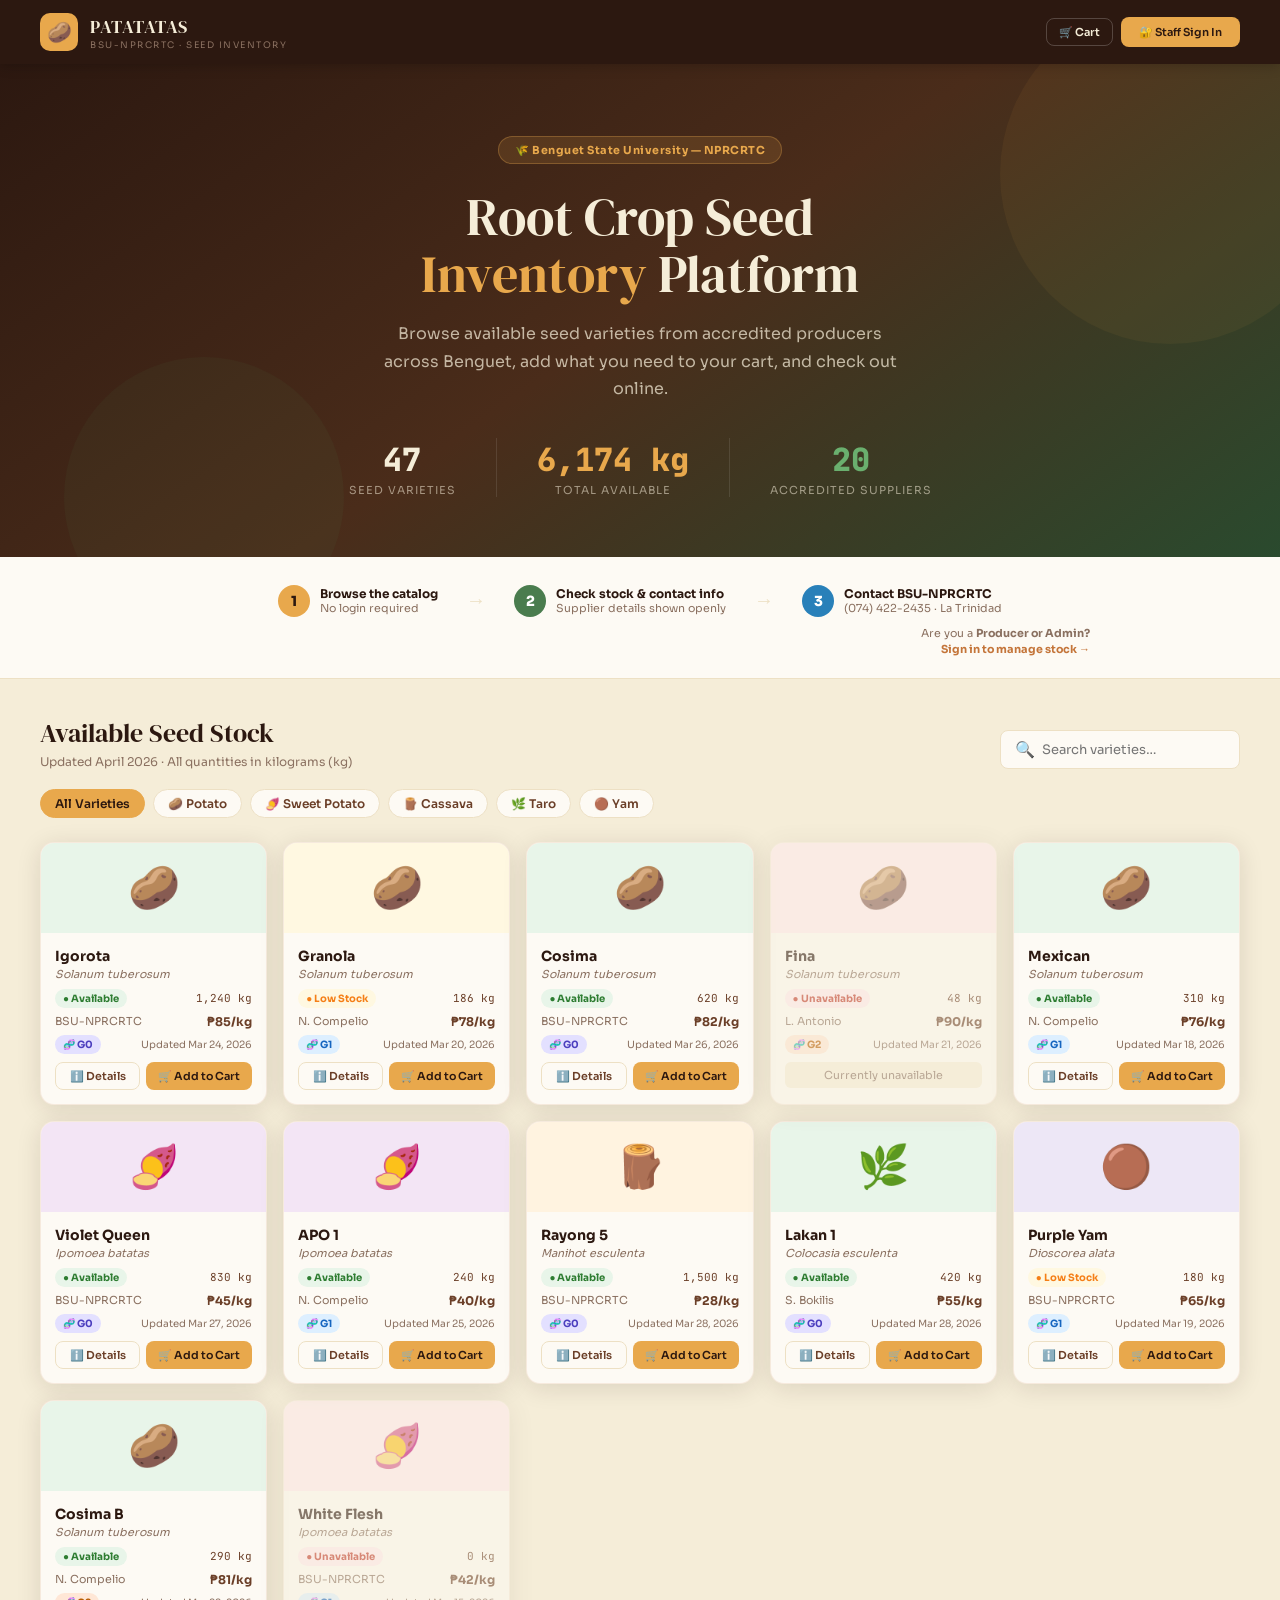
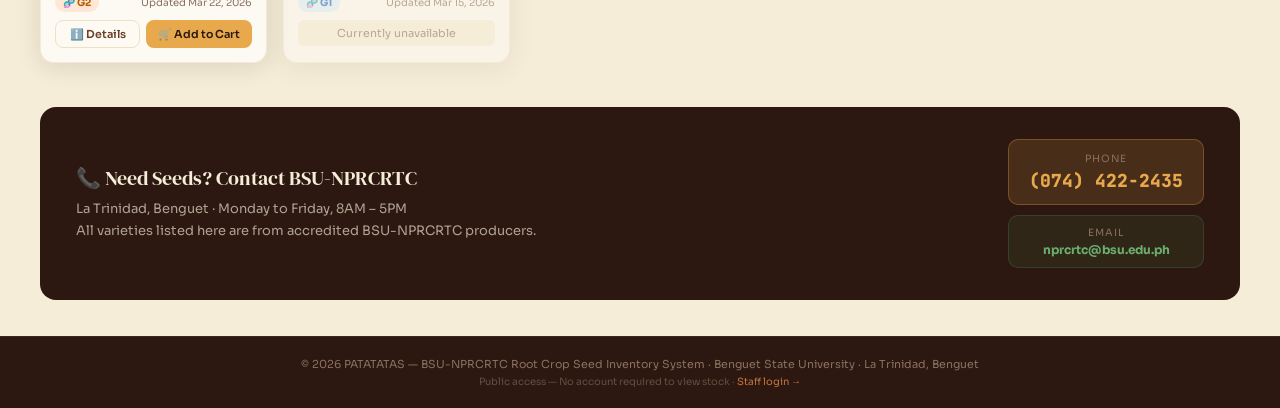
==== commit 2a791522: "error4" ====
--- a/patatatas_rbac_v8.html
+++ b/patatatas_rbac_v8.html
@@ -51,6 +51,10 @@
           <span class="role-icon">🌱</span>
           <span class="role-label">Producer</span>
         </div>
+        <div class="role-btn" onclick="selectRole(this,'farmer')" id="role-farmer">
+          <span class="role-icon">👨‍🌾</span>
+          <span class="role-label">Farmer</span>
+        </div>
       </div>
     </div>
 
@@ -60,12 +64,13 @@
 
     <div class="form-group">
       <label class="form-label">Username / Email</label>
-      <input class="form-control" type="text" id="login-email" placeholder="Enter your email" value="admin@bsu.edu.ph">
+      <input class="form-control" type="text" id="login-email" placeholder="Enter your email">
     </div>
     <div class="form-group">
       <label class="form-label">Password</label>
-      <input class="form-control" type="password" placeholder="••••••••" value="password123">
-    </div>
+      <input class="form-control" type="password" id="login-password" placeholder="••••••••">
+    </div>
+    <div id="login-error" style="display:none;font-size:12px;color:var(--danger);background:rgba(192,57,43,0.08);border:1px solid rgba(192,57,43,0.25);border-radius:8px;padding:8px 12px;margin-bottom:12px;"></div>
     <div class="flex-between mb-2">
       <label style="display:flex;align-items:center;gap:6px;font-size:12px;color:var(--muted);cursor:pointer;">
         <input type="checkbox" checked style="accent-color:var(--harvest);"> Remember me
@@ -82,7 +87,12 @@
     </div>
 
     <div style="text-align:center;margin-top:12px;">
-      <span style="font-size:11px;color:var(--muted);">Not a producer or admin? </span>
+      <span style="font-size:11px;color:var(--muted);">New farmer? </span>
+      <span style="font-size:11px;color:var(--clay);font-weight:700;cursor:pointer;" onclick="goToScreen('screen-farmer-signup')">Create a Farmer account →</span>
+    </div>
+
+    <div style="text-align:center;margin-top:8px;">
+      <span style="font-size:11px;color:var(--muted);">Just browsing? </span>
       <span style="font-size:11px;color:var(--clay);font-weight:700;cursor:pointer;" onclick="goToScreen('screen-public')">Browse public catalog →</span>
     </div>
   </div>
@@ -125,7 +135,7 @@
         Root Crop Seed<br><em style="color:var(--harvest);font-style:normal;">Inventory</em> Platform
       </div>
       <div style="font-size:16px;color:rgba(245,237,216,0.72);max-width:540px;margin:0 auto 36px;line-height:1.7;">
-        Browse available seed varieties from accredited producers across Benguet, add what you need to your cart, and check out online — no account needed to browse, and no more back-and-forth with suppliers just to place an order.
+        Browse available seed varieties from accredited producers across Benguet, add what you need to your cart, and check out online.
       </div>
       <!-- Quick stats row -->
       <div style="display:flex;justify-content:center;gap:40px;flex-wrap:wrap;">
@@ -396,6 +406,14 @@
         <button class="btn btn-primary btn-sm" onclick="openModal('modal-add-seed')">+ Add Variety</button>
       </div>
       <div class="page-body fade-in">
+         <!-- Admin review status for producer request -->
+        <div class="card mb-3" id="admin-requests-card" style="display:none;">
+          <div class="card-header"><span class="card-title" id="admin-requests-title">📥 Variety Requests</span></div>
+          <table class="data-table">
+            <thead><tr><th>Variety</th><th>Producer</th><th>Crop</th><th>Gen</th><th>Description</th><th>Requested</th><th>Status</th><th>Actions</th></tr></thead>
+            <tbody id="admin-requests-tbody"></tbody>
+          </table>
+        </div>
         <div class="section-header">
           <div class="section-title">All Registered Varieties</div>
           <div class="section-sub">Manage all seed varieties across BSU-NPRCRTC and 19 accredited suppliers · Click any card to edit</div>
@@ -505,24 +523,28 @@
       <div class="sidebar-footer">PATATATAS v1.0.0 · Admin Panel</div>
     </nav>
     <div class="main-content">
-      <div class="rbac-banner admin">🛡️ Administrator — Register, verify, suspend, and manage accredited supplier accounts</div>
-      <div class="topbar"><div class="topbar-title">Supplier Management</div><div class="topbar-search"><span>🔍</span><input placeholder="Search suppliers…"></div><button class="btn btn-primary btn-sm" onclick="openModal('modal-add-supplier')">+ Register Supplier</button></div>
+      <div class="rbac-banner admin">🛡️ Administrator — Review producer applications and manage accredited supplier accounts</div>
+      <div class="topbar"><div class="topbar-title">Supplier Management</div><div class="topbar-search"><span>🔍</span><input placeholder="Search suppliers…"></div></div>
       <div class="page-body fade-in">
-        <div class="alert alert-warning">⚠️ <strong>2 supplier accounts</strong> are awaiting approval and cannot post inventory until verified. <span style="font-weight:600;">Per the Admin Approval Requirement, review their accreditation before activating.</span></div>
+        <div class="card mb-3" id="admin-applications-card" style="display:none;">
+          <div class="card-header"><span class="card-title" id="admin-applications-title">📥 Producer Applications</span><span class="text-muted text-sm">Approving creates the producer's login automatically</span></div>
+          <table class="data-table">
+            <thead><tr><th>Applicant</th><th>Farm / Organization</th><th>Contact</th><th>Location</th><th>Applied</th><th>Status</th><th>Actions</th></tr></thead>
+            <tbody id="admin-applications-tbody"></tbody>
+          </table>
+        </div>
         <div class="card">
-          <div class="card-header"><span class="card-title">Accredited Suppliers (19 Active + 2 Pending)</span><button class="btn btn-secondary btn-sm">Export List</button></div>
+          <div class="card-header"><span class="card-title">Accredited Suppliers</span><button class="btn btn-secondary btn-sm">Export List</button></div>
           <table class="data-table">
             <thead><tr><th>#</th><th>Supplier / Farm</th><th>Location</th><th>Varieties</th><th>Total Stock</th><th>Status</th><th>Actions</th></tr></thead>
             <tbody>
               <tr><td class="font-mono text-muted">01</td><td><div style="font-weight:700;">BSU-NPRCRTC</div><div class="text-muted">Primary Accredited Producer</div></td><td>La Trinidad, Benguet</td><td class="font-mono">12</td><td class="font-mono">4,190 kg</td><td><span class="badge badge-available">Active</span></td><td><div class="flex-gap"><button class="btn btn-ghost btn-sm" onclick="openSupplierStock('BSU-NPRCRTC','La Trinidad, Benguet','(074) 422-2435','BPI-2019-0001','Active · Expires Dec 2026',12,'4,190 kg')">📦 View Stock</button><button class="btn btn-sm" style="background:rgba(243,156,18,0.1);color:var(--warning)" onclick="showToast('BSU-NPRCRTC suspension requires system admin approval.')">Suspend</button></div></td></tr>
               <tr><td class="font-mono text-muted">02</td><td><div style="font-weight:700;">Nelio Compelio Farm</div><div class="text-muted">ARC Seed Producer</div></td><td>Kabayan, Benguet</td><td class="font-mono">5</td><td class="font-mono">426 kg</td><td><span class="badge badge-available">Active</span></td><td><div class="flex-gap"><button class="btn btn-ghost btn-sm" onclick="openSupplierStock('Nelio Compelio Farm','Kabayan, Benguet','+63 916 123 4567','BPI-2022-0048','Active · Expires Dec 2026',5,'426 kg')">📦 View Stock</button><button class="btn btn-sm" style="background:rgba(243,156,18,0.1);color:var(--warning)" onclick="showToast('Supplier suspended. Their stock will be hidden from farmers.')">Suspend</button></div></td></tr>
-              <tr><td class="font-mono text-muted">03</td><td><div style="font-weight:700;">Susan Bokilis Greenhouse</div><div class="text-muted">ARC & Minituber Producer</div></td><td>Atok, Benguet</td><td class="font-mono">4</td><td class="font-mono">730 kg</td><td><span class="badge badge-available">Active</span></td><td><div class="flex-gap"><button class="btn btn-ghost btn-sm" onclick="openSupplierStock('Susan Bokilis Greenhouse','Atok, Benguet','+63 917 234 5678','BPI-2020-0033','Active · Expires Jun 2027',4,'730 kg')">📦 View Stock</button><button class="btn btn-sm" style="background:rgba(243,156,18,0.1);color:var(--warning)" onclick="showToast('Supplier suspended. Their stock will be hidden from farmers.')">Suspend</button></div></td></tr>
+              <tr><td class="font-mono text-muted">03</td><td><div style="font-weight:700;">Susan Bokilis Greenhouse</div><div class="text-muted">ARC &amp; Minituber Producer</div></td><td>Atok, Benguet</td><td class="font-mono">4</td><td class="font-mono">730 kg</td><td><span class="badge badge-available">Active</span></td><td><div class="flex-gap"><button class="btn btn-ghost btn-sm" onclick="openSupplierStock('Susan Bokilis Greenhouse','Atok, Benguet','+63 917 234 5678','BPI-2020-0033','Active · Expires Jun 2027',4,'730 kg')">📦 View Stock</button><button class="btn btn-sm" style="background:rgba(243,156,18,0.1);color:var(--warning)" onclick="showToast('Supplier suspended. Their stock will be hidden from farmers.')">Suspend</button></div></td></tr>
               <tr><td class="font-mono text-muted">04</td><td><div style="font-weight:700;">Antonio Family Farm</div><div class="text-muted">Certified Seed Grower</div></td><td>Buguias, Benguet</td><td class="font-mono">6</td><td class="font-mono">338 kg</td><td><span class="badge badge-available">Active</span></td><td><div class="flex-gap"><button class="btn btn-ghost btn-sm" onclick="openSupplierStock('Antonio Family Farm','Buguias, Benguet','+63 918 765 4321','BPI-2021-0067','Active · Expires Mar 2027',6,'338 kg')">📦 View Stock</button><button class="btn btn-sm" style="background:rgba(243,156,18,0.1);color:var(--warning)" onclick="showToast('Supplier suspended. Their stock will be hidden from farmers.')">Suspend</button></div></td></tr>
-              <tr id="supplier-row-dangwa"><td class="font-mono text-muted">05</td><td><div style="font-weight:700;">Dangwa Highland Seeds</div><div class="text-muted">Root Crops Producer</div></td><td>Tublay, Benguet</td><td class="font-mono">3</td><td class="font-mono">490 kg</td><td><span class="badge badge-low">● Pending Approval</span></td><td><div class="flex-gap"><button class="btn btn-ghost btn-sm" onclick="openSupplierStock('Dangwa Highland Seeds','Tublay, Benguet','+63 919 888 1234','BPI-2023-0091','Pending Approval',3,'490 kg')">📦 Review Listing</button><button class="btn btn-sm" style="background:rgba(74,124,78,0.12);color:var(--sprout)" onclick="approveSupplier(this,'Dangwa Highland Seeds')">✅ Approve</button><button class="btn btn-sm" style="background:rgba(192,57,43,0.1);color:var(--danger)" onclick="rejectSupplier(this,'Dangwa Highland Seeds')">Reject</button></div></td></tr>
-              <tr id="supplier-row-newapp"><td class="font-mono text-muted">06</td><td><div style="font-weight:700;">Highland Roots Cooperative</div><div class="text-muted">New Producer Application</div></td><td>Buguias, Benguet</td><td class="font-mono">0</td><td class="font-mono">— kg</td><td><span class="badge badge-low">● Pending Approval</span></td><td><div class="flex-gap"><button class="btn btn-ghost btn-sm" onclick="showToast('ℹ️ No stock submitted yet — supplier has not been activated.')">📄 View Application</button><button class="btn btn-sm" style="background:rgba(74,124,78,0.12);color:var(--sprout)" onclick="approveSupplier(this,'Highland Roots Cooperative')">✅ Approve</button><button class="btn btn-sm" style="background:rgba(192,57,43,0.1);color:var(--danger)" onclick="rejectSupplier(this,'Highland Roots Cooperative')">Reject</button></div></td></tr>
             </tbody>
           </table>
-          <div class="card-body" style="padding:14px 22px;border-top:1px solid var(--parchment);"><div class="flex-between"><span class="text-muted">Showing 6 of 21 suppliers (incl. 2 pending approval)</span><div class="pagination"><div class="page-btn active">1</div><div class="page-btn">2</div><div class="page-btn">3</div><div class="page-btn">4</div><div class="page-btn">›</div></div></div></div>
+          <div class="card-body" style="padding:14px 22px;border-top:1px solid var(--parchment);"><div class="flex-between"><span class="text-muted">Showing 4 accredited suppliers</span></div></div>
         </div>
       </div>
     </div>
@@ -667,6 +689,29 @@
       <div class="rbac-banner admin">🛡️ Administrator — Configure system-wide settings and inventory thresholds</div>
       <div class="topbar"><div class="topbar-title">System Settings</div></div>
       <div class="page-body fade-in">
+        <div class="two-col mb-3">
+          <div class="card">
+            <div class="card-header"><span class="card-title">👤 My Account</span></div>
+            <div class="card-body">
+              <div class="form-group"><label class="form-label">Full Name</label>
+                <div class="form-row"><input class="form-control" id="admin-profile-fname" placeholder="First name"><input class="form-control" id="admin-profile-lname" placeholder="Last name"></div></div>
+              <div class="form-group"><label class="form-label">Email</label><input class="form-control" type="email" id="admin-profile-email"></div>
+              <div class="form-group"><label class="form-label">Contact Number</label><input class="form-control" id="admin-profile-phone"></div>
+              <div class="form-group"><label class="form-label">Location</label><input class="form-control" id="admin-profile-location"></div>
+              <button class="btn btn-primary" onclick="submitAdminProfile()">Save Changes</button>
+            </div>
+          </div>
+          <div class="card">
+            <div class="card-header"><span class="card-title">🔐 Change Password</span></div>
+            <div class="card-body">
+              <div class="form-group"><label class="form-label">Current Password</label><input class="form-control" type="password" id="admin-pw-current"></div>
+              <div class="form-group"><label class="form-label">New Password</label><input class="form-control" type="password" id="admin-pw-new" placeholder="Min. 8 characters" oninput="checkAdminPwMatch()"></div>
+              <div class="form-group"><label class="form-label">Confirm New Password</label><input class="form-control" type="password" id="admin-pw-confirm" oninput="checkAdminPwMatch()"></div>
+              <div id="admin-pw-match-msg" style="font-size:11px;margin-bottom:12px;display:none;"></div>
+              <button class="btn btn-primary" onclick="saveAdminPassword()">Update Password</button>
+            </div>
+          </div>
+        </div>
         <div class="two-col">
           <div class="card">
             <div class="card-header"><span class="card-title">Inventory Thresholds</span></div>
@@ -761,6 +806,7 @@
         <div class="nav-item active" onclick="producerNav('screen-producer-dashboard',this)"><span class="nav-icon">📊</span> My Dashboard</div>
         <div class="nav-item" onclick="producerNav('screen-producer-inventory',this)"><span class="nav-icon">📦</span> My Stock</div>
         <div class="nav-item" onclick="producerNav('screen-producer-catalog',this)"><span class="nav-icon">🌱</span> Browse Catalog</div>
+        <div class="nav-item" onclick="producerNav('screen-producer-orders',this)"><span class="nav-icon">🧾</span> Orders</div>
         <div class="nav-section-label">Account</div>
         <div class="nav-item" onclick="producerNav('screen-producer-profile',this)"><span class="nav-icon">🏭</span> Farm Profile</div>
         <div class="nav-item" onclick="goToScreen('screen-login')"><span class="nav-icon">🚪</span> Sign Out</div>
@@ -817,6 +863,7 @@
         <div class="nav-item" onclick="producerNav('screen-producer-dashboard',this)"><span class="nav-icon">📊</span> My Dashboard</div>
         <div class="nav-item active" onclick="producerNav('screen-producer-inventory',this)"><span class="nav-icon">📦</span> My Stock</div>
         <div class="nav-item" onclick="producerNav('screen-producer-catalog',this)"><span class="nav-icon">🌱</span> Browse Catalog</div>
+        <div class="nav-item" onclick="producerNav('screen-producer-orders',this)"><span class="nav-icon">🧾</span> Orders</div>
         <div class="nav-section-label">Account</div>
         <div class="nav-item" onclick="producerNav('screen-producer-profile',this)"><span class="nav-icon">🏭</span> Farm Profile</div>
         <div class="nav-item" onclick="goToScreen('screen-login')"><span class="nav-icon">🚪</span> Sign Out</div>
@@ -830,11 +877,14 @@
         <div class="topbar-search"><span>🔍</span><input placeholder="Search my varieties…"></div>
       </div>
       <div class="page-body fade-in">
-        <div class="alert alert-info">ℹ️ You can update stock quantities for your listed varieties. To <strong>add a new variety</strong>, contact BSU-NPRCRTC Admin for approval.</div>
+        <div class="alert alert-info">ℹ️ You can update stock quantities for your listed varieties. To <strong>add a new variety</strong>, use <strong>Request New Variety</strong>. BSU-NPRCRTC Admin will review it.</div>
         <div class="card">
           <div class="card-header">
             <span class="card-title" id="producer-stock-title">Nelio Compelio Farm — My Varieties (5)</span>
-            <button class="btn btn-primary btn-sm" onclick="openProducerAddStock()">＋ Add Stock Entry</button>
+            <div class="flex-gap">
+              <button class="btn btn-ghost btn-sm" onclick="openVarietyRequest()">💡 Request New Variety</button>
+              <button class="btn btn-primary btn-sm" onclick="openProducerAddStock()">＋ Add Stock Entry</button>
+            </div>
           </div>
           <table class="data-table">
             <thead><tr><th>Seed Variety</th><th>Type</th><th>Gen</th><th>Current Qty</th><th>Price</th><th>Status</th><th>Visibility</th><th>Last Updated</th><th>Actions</th></tr></thead>
@@ -844,6 +894,16 @@
               <tr><td><strong>Cosima B</strong><br><span class="text-muted">Solanum tuberosum</span></td><td>🥔 Potato</td><td>🧬 G2</td><td class="font-mono">290 kg</td><td class="font-mono">₱81.00</td><td><span class="badge badge-available">● Available</span></td><td class="text-muted">Mar 22, 2026</td><td><button class="btn btn-ghost btn-sm" onclick="openProducerUpdateStock('Cosima B','Solanum tuberosum','🥔 Potato',290)">Update Qty</button></td></tr>
               <tr><td><strong>Mexican</strong><br><span class="text-muted">Solanum tuberosum</span></td><td>🥔 Potato</td><td>🧬 G1</td><td class="font-mono">310 kg</td><td class="font-mono">₱76.00</td><td><span class="badge badge-available">● Available</span></td><td class="text-muted">Mar 18, 2026</td><td><button class="btn btn-ghost btn-sm" onclick="openProducerUpdateStock('Mexican','Solanum tuberosum','🥔 Potato',310)">Update Qty</button></td></tr>
               <tr><td><strong>Lakan 1</strong><br><span class="text-muted">Colocasia esculenta</span></td><td>🌿 Taro</td><td>🧬 G0</td><td class="font-mono">580 kg</td><td class="font-mono">₱55.00</td><td><span class="badge badge-available">● Available</span></td><td class="text-muted">Mar 28, 2026</td><td><button class="btn btn-ghost btn-sm" onclick="openProducerUpdateStock('Lakan 1','Colocasia esculenta','🌿 Taro',580)">Update Qty</button></td></tr>
+            </tbody>
+          </table>
+        </div>
+        <div class="card" style="margin-top:20px;">
+        <!-- My Variety Requests" CARD HERE -->
+        <div class="card-header"><span class="card-title">💡 My Variety Requests</span><span class="text-muted text-sm">Reviewed by BSU-NPRCRTC Admin</span></div>
+          <table class="data-table">
+            <thead><tr><th>Variety</th><th>Crop</th><th>Gen</th><th>Requested</th><th>Status</th><th>Admin Note</th><th>Reviewed</th></tr></thead>
+            <tbody id="producer-requests-tbody">
+              <tr><td colspan="7" style="text-align:center;color:var(--muted);padding:20px;">Sign in as a producer on the live backend to see your requests.</td></tr>
             </tbody>
           </table>
         </div>
@@ -905,6 +965,7 @@
         <div class="nav-item" onclick="producerNav('screen-producer-dashboard',this)"><span class="nav-icon">📊</span> My Dashboard</div>
         <div class="nav-item" onclick="producerNav('screen-producer-inventory',this)"><span class="nav-icon">📦</span> My Stock</div>
         <div class="nav-item" onclick="producerNav('screen-producer-catalog',this)"><span class="nav-icon">🌱</span> Browse Catalog</div>
+        <div class="nav-item" onclick="producerNav('screen-producer-orders',this)"><span class="nav-icon">🧾</span> Orders</div>
         <div class="nav-section-label">Account</div>
         <div class="nav-item active" onclick="producerNav('screen-producer-profile',this)"><span class="nav-icon">🏭</span> Farm Profile</div>
         <div class="nav-item" onclick="goToScreen('screen-login')"><span class="nav-icon">🚪</span> Sign Out</div>
@@ -919,11 +980,12 @@
           <div class="card">
             <div class="card-header"><span class="card-title">👤 Contact Information</span></div>
             <div class="card-body">
-              <div class="form-group"><label class="form-label">Full Name</label><input class="form-control" value="Nelio Compelio"></div>
-              <div class="form-group"><label class="form-label">Email</label><input class="form-control" type="email" value="nelio.compelio@farm.ph"></div>
-              <div class="form-group"><label class="form-label">Phone / Mobile</label><input class="form-control" value="+63 916 123 4567"></div>
-              <div class="form-group"><label class="form-label">Address</label><input class="form-control" value="Kabayan, Benguet"></div>
-              <button class="btn btn-primary" onclick="showToast('Contact info saved successfully!')">Save Changes</button>
+              <div class="form-group"><label class="form-label">Full Name</label>
+                <div class="form-row"><input class="form-control" id="prod-profile-fname" placeholder="First name"><input class="form-control" id="prod-profile-lname" placeholder="Last name"></div></div>
+              <div class="form-group"><label class="form-label">Email</label><input class="form-control" type="email" id="prod-profile-email"></div>
+              <div class="form-group"><label class="form-label">Phone / Mobile</label><input class="form-control" id="prod-profile-phone"></div>
+              <div class="form-group"><label class="form-label">Address</label><input class="form-control" id="prod-profile-location"></div>
+              <button class="btn btn-primary" onclick="submitProdProfile()">Save Changes</button>
             </div>
           </div>
           <div class="card">
@@ -983,6 +1045,49 @@
   </div>
 </div>
 
+<!-- PRODUCER: Orders -->
+<div id="screen-producer-orders" class="screen">
+  <div class="app-layout">
+    <nav class="sidebar">
+      <div class="sidebar-brand"><div class="brand-logo"><div class="brand-icon">🥔</div><div class="brand-name">PATATATAS</div></div><div class="brand-sub">BSU-NPRCRTC System</div></div>
+      <div class="sidebar-user"><div class="user-avatar" style="background:rgba(74,124,78,0.3);color:var(--leaf);">NC</div><div class="user-info"><div class="user-name">Nelio Compelio</div><div class="user-role">Kabayan, Benguet</div><div class="role-tag producer">Producer</div></div></div>
+      <div class="sidebar-nav">
+        <div class="nav-section-label">My Inventory</div>
+        <div class="nav-item" onclick="producerNav('screen-producer-dashboard',this)"><span class="nav-icon">📊</span> My Dashboard</div>
+        <div class="nav-item" onclick="producerNav('screen-producer-inventory',this)"><span class="nav-icon">📦</span> My Stock</div>
+        <div class="nav-item" onclick="producerNav('screen-producer-catalog',this)"><span class="nav-icon">🌱</span> Browse Catalog</div>
+        <div class="nav-item active" onclick="producerNav('screen-producer-orders',this)"><span class="nav-icon">🧾</span> Orders</div>
+        <div class="nav-section-label">Account</div>
+        <div class="nav-item" onclick="producerNav('screen-producer-profile',this)"><span class="nav-icon">🏭</span> Farm Profile</div>
+        <div class="nav-item" onclick="goToScreen('screen-login')"><span class="nav-icon">🚪</span> Sign Out</div>
+      </div>
+      <div class="sidebar-footer">PATATATAS v1.0.0 · Producer Portal</div>
+    </nav>
+    <div class="main-content">
+      <div class="rbac-banner producer">🌱 Producer — Orders that include your varieties. Payment and pickup status are managed by BSU-NPRCRTC Admin.</div>
+      <div class="topbar">
+        <div class="topbar-title">Orders for My Products</div>
+        <select class="form-control" id="producer-orders-status-filter" style="width:auto;padding:8px 12px;font-size:13px;" onchange="renderProducerOrders()">
+          <option value="all">All Statuses</option>
+          <option value="Pending Payment">Pending Payment</option>
+          <option value="Paid - Awaiting Pickup">Paid - Awaiting Pickup</option>
+          <option value="Completed">Completed</option>
+          <option value="Cancelled">Cancelled</option>
+        </select>
+      </div>
+      <div class="page-body fade-in">
+        <div class="stats-grid" id="producer-orders-stats" style="grid-template-columns:repeat(4,1fr);"></div>
+        <div class="card">
+          <div class="card-header"><span class="card-title">Orders Containing My Varieties</span></div>
+          <table class="data-table">
+            <thead><tr><th>Order ID</th><th>Buyer</th><th>My Items</th><th>My Subtotal</th><th>Status</th><th>Placed</th><th>Pickup</th></tr></thead>
+            <tbody id="producer-orders-tbody"></tbody>
+          </table>
+        </div>
+      </div>
+    </div>
+  </div>
+</div>
 
 <!-- ════════════════════════════════════════════════════════════
      ██████████████  FARMER SCREENS  ██████████████
@@ -1023,6 +1128,29 @@
           <div class="stat-card amber"><div class="stat-icon">⚠️</div><div class="stat-value">2</div><div class="stat-label">Low Stock Varieties</div><div class="stat-change down">Act soon</div></div>
           <div class="stat-card blue"><div class="stat-icon">🏭</div><div class="stat-value">20</div><div class="stat-label">Accredited Suppliers</div><div class="stat-change up">Benguet region</div></div>
         </div>
+        <!-- <div class="two-col mb-3">
+          <div class="card">
+            <div class="card-header"><span class="card-title">👤 My Account</span></div>
+            <div class="card-body">
+              <div class="form-group"><label class="form-label">Full Name</label>
+                <div class="form-row"><input class="form-control" id="admin-profile-fname" placeholder="First name"><input class="form-control" id="admin-profile-lname" placeholder="Last name"></div></div>
+              <div class="form-group"><label class="form-label">Email</label><input class="form-control" type="email" id="admin-profile-email"></div>
+              <div class="form-group"><label class="form-label">Contact Number</label><input class="form-control" id="admin-profile-phone"></div>
+              <div class="form-group"><label class="form-label">Location</label><input class="form-control" id="admin-profile-location"></div>
+              <button class="btn btn-primary" onclick="submitAdminProfile()">Save Changes</button>
+            </div>
+          </div>
+          <div class="card">
+            <div class="card-header"><span class="card-title">🔐 Change Password</span></div>
+            <div class="card-body">
+              <div class="form-group"><label class="form-label">Current Password</label><input class="form-control" type="password" id="admin-pw-current"></div>
+              <div class="form-group"><label class="form-label">New Password</label><input class="form-control" type="password" id="admin-pw-new" placeholder="Min. 8 characters" oninput="checkAdminPwMatch()"></div>
+              <div class="form-group"><label class="form-label">Confirm New Password</label><input class="form-control" type="password" id="admin-pw-confirm" oninput="checkAdminPwMatch()"></div>
+              <div id="admin-pw-match-msg" style="font-size:11px;margin-bottom:12px;display:none;"></div>
+              <button class="btn btn-primary" onclick="saveAdminPassword()">Update Password</button>
+            </div>
+          </div>
+        </div> -->
         <div class="two-col mb-3">
           <div class="card">
             <div class="card-header"><span class="card-title">Currently Available</span><button class="btn btn-ghost btn-sm" onclick="farmerNav('screen-farmer-catalog',null)">See All →</button></div>
@@ -1134,11 +1262,12 @@
           <div class="card">
             <div class="card-header"><span class="card-title">👤 My Contact Information</span></div>
             <div class="card-body">
-              <div class="form-group"><label class="form-label">Full Name</label><input class="form-control" value="Jose Compelio"></div>
-              <div class="form-group"><label class="form-label">Email</label><input class="form-control" type="email" value="jose.compelio@farmer.ph"></div>
-              <div class="form-group"><label class="form-label">Phone / Mobile</label><input class="form-control" value="+63 912 345 6789"></div>
-              <div class="form-group"><label class="form-label">Municipality / Barangay</label><input class="form-control" value="Kabayan, Benguet"></div>
-              <button class="btn btn-primary" onclick="showToast('Profile saved successfully!')">Save Changes</button>
+              <div class="form-group"><label class="form-label">Full Name</label>
+                <div class="form-row"><input class="form-control" id="farmer-profile-fname" placeholder="First name"><input class="form-control" id="farmer-profile-lname" placeholder="Last name"></div></div>
+              <div class="form-group"><label class="form-label">Email</label><input class="form-control" type="email" id="farmer-profile-email"></div>
+              <div class="form-group"><label class="form-label">Phone / Mobile</label><input class="form-control" id="farmer-profile-phone"></div>
+              <div class="form-group"><label class="form-label">Municipality / Barangay</label><input class="form-control" id="farmer-profile-location"></div>
+              <button class="btn btn-primary" onclick="submitFarmerProfile()">Save Changes</button>
             </div>
           </div>
           <div class="card">
@@ -1326,7 +1455,7 @@
     <div class="modal-body">
       <div class="form-row">
         <div class="form-group"><label class="form-label">Variety Name</label><input class="form-control" placeholder="e.g. Igorota"></div>
-        <div class="form-group"><label class="form-label">Crop Type</label><select class="form-control"><option>Potato</option><option>Sweet Potato</option><option>Cassava</option><option>Taro</option><option>Yam</option></select></div>
+        <div class="form-group"><label class="form-label">Crop Type</label><select class="form-control" onchange="loadAddSeedUnits()"><option>Potato</option><option>Sweet Potato</option><option>Cassava</option><option>Taro</option><option>Yam</option></select></div>
       </div>
       <div class="form-group"><label class="form-label">Scientific Name</label><input class="form-control" placeholder="e.g. Solanum tuberosum"></div>
       <div class="form-row">
@@ -1380,7 +1509,7 @@
   </div>
 </div>
 
-<!-- Admin: Register Supplier -->
+<!-- Admin: Register Supplier
 <div id="modal-add-supplier" class="modal-overlay">
   <div class="modal-box">
     <div class="modal-header"><span class="modal-title">🏭 Register New Supplier</span><button class="modal-close" onclick="closeModal('modal-add-supplier')">×</button></div>
@@ -1416,7 +1545,7 @@
       <button class="btn btn-primary" onclick="submitRegisterSupplier()">Register Supplier</button>
     </div>
   </div>
-</div>
+</div> -->
 
 <!-- Producer: Update Own Stock (pre-filled per row) -->
 <div id="modal-producer-update-stock" class="modal-overlay">
@@ -1520,6 +1649,80 @@
     <div class="modal-footer">
       <button class="btn btn-ghost" onclick="closeModal('modal-producer-add-stock')">Cancel</button>
       <button class="btn btn-primary" onclick="submitProducerAddStock()">Add Entry</button>
+    </div>
+  </div>
+</div>
+
+<!-- Producer: Request New Variety -->
+<div id="modal-variety-request" class="modal-overlay">
+  <div class="modal-box">
+    <div class="modal-header"><span class="modal-title">💡 Request New Variety</span><button class="modal-close" onclick="closeModal('modal-variety-request')">×</button></div>
+    <div class="modal-body">
+      <div class="form-row">
+        <div class="form-group"><label class="form-label">Variety Name</label><input class="form-control" id="vr-name" placeholder="e.g. Igorota"></div>
+        <div class="form-group"><label class="form-label">Crop Type</label><select class="form-control" id="vr-crop"></select></div>
+      </div>
+      <div class="form-group"><label class="form-label">Description / Scientific Name</label><input class="form-control" id="vr-desc" placeholder="e.g. Solanum tuberosum"></div>
+      <div class="form-row">
+        <div class="form-group"><label class="form-label">Seed Generation</label>
+          <select class="form-control" id="vr-gen"><option value="0">G0 — Foundation stock</option><option value="1">G1 — First generation</option><option value="2">G2 — Second generation</option></select></div>
+        <div class="form-group"><label class="form-label">Other Names <span style="font-weight:400;text-transform:none;">(optional)</span></label><input class="form-control" id="vr-alt" placeholder="Comma separated, e.g. LBR, P03"></div>
+      </div>
+      <div class="form-row">
+        <div class="form-group"><label class="form-label">Intended Unit Label</label><input class="form-control" id="vr-unit-size" placeholder="e.g. Cutting"></div>
+        <div class="form-group"><label class="form-label">Abbreviated</label><input class="form-control" id="vr-unit-abbrev" placeholder="e.g. Cutting"></div>
+      </div>
+<div class="form-group"><label class="form-label">Full Unit Name</label><input class="form-control" id="vr-unit-full" placeholder="e.g. Rooted Cuttings"></div>
+      <div style="background:#E3F2FD;border:1.5px solid #90CAF9;border-radius:8px;padding:10px 14px;font-size:11px;color:#1565C0;">
+        ℹ️ Your request goes to the Admin for review. Once approved, the variety is created and you can list your stock for it with <strong>Add Stock Entry</strong>.
+      </div>
+    </div>
+    <div class="modal-footer">
+      <button class="btn btn-ghost" onclick="closeModal('modal-variety-request')">Cancel</button>
+      <button class="btn btn-primary" onclick="submitVarietyRequest()">Submit Request</button>
+    </div>
+  </div>
+</div>
+
+<!-- review request -->
+<div id="modal-review-request" class="modal-overlay">
+  <div class="modal-box">
+    <div class="modal-header"><span class="modal-title">📋 Review Variety Request</span><button class="modal-close" onclick="closeModal('modal-review-request')">×</button></div>
+    <div class="modal-body">
+      <div style="font-size:11px;color:var(--muted);margin-bottom:12px;">Requested by <strong id="rr-producer">—</strong></div>
+      <div class="form-row">
+        <div class="form-group"><label class="form-label">Variety Name</label><input class="form-control" id="rr-name"></div>
+        <div class="form-group"><label class="form-label">Crop Type</label><select class="form-control" id="rr-crop"></select></div>
+      </div>
+      <div class="form-group"><label class="form-label">Description</label><input class="form-control" id="rr-desc"></div>
+      <div class="form-group"><label class="form-label">Generation</label>
+        <select class="form-control" id="rr-gen"><option value="0">G0</option><option value="1">G1</option><option value="2">G2</option></select></div>
+      <div class="form-row">
+        <div class="form-group"><label class="form-label">Unit Label</label><input class="form-control" id="rr-unit-size"></div>
+        <div class="form-group"><label class="form-label">Abbreviated</label><input class="form-control" id="rr-unit-abbrev"></div>
+      </div>
+      <div class="form-group"><label class="form-label">Full Unit Name</label><input class="form-control" id="rr-unit-full"></div>
+      <div class="form-group"><label class="form-label">Admin Note <span style="font-weight:400;text-transform:none;">(required to reject)</span></label><textarea class="form-control" id="rr-note" rows="2"></textarea></div>
+    </div>
+    <div class="modal-footer">
+      <button class="btn btn-sm" style="background:rgba(192,57,43,0.1);color:var(--danger);" onclick="submitReviewRequest('reject')">Reject</button>
+      <button class="btn btn-primary" onclick="submitReviewRequest('approve')">✅ Approve & Create Variety</button>
+    </div>
+  </div>
+</div>
+
+<!-- Sign-in required (guest clicked Add to Cart) -->
+<div id="modal-signin-required" class="modal-overlay">
+  <div class="modal-box" style="max-width:420px;">
+    <div class="modal-header"><span class="modal-title">🔐 Sign in to order</span><button class="modal-close" onclick="closeModal('modal-signin-required')">×</button></div>
+    <div class="modal-body" style="text-align:center;">
+      <div style="font-size:46px;margin-bottom:10px;">👨‍🌾</div>
+      <div style="font-size:14px;font-weight:700;color:var(--earth);margin-bottom:6px;">Please sign in as a Farmer first</div>
+      <div style="font-size:12px;color:var(--muted);line-height:1.6;">BSU-NPRCRTC records who buys each seed variety, so orders can only be placed from a Farmer account. Browsing stays free.</div>
+    </div>
+    <div class="modal-footer" style="flex-direction:column;gap:8px;">
+      <button class="btn btn-primary" style="width:100%;justify-content:center;" onclick="goSignInAsFarmer()">Sign in as Farmer →</button>
+      <button class="btn btn-ghost" style="width:100%;justify-content:center;" onclick="goFarmerSignup()">Create a Farmer account</button>
     </div>
   </div>
 </div>
@@ -1759,6 +1962,75 @@
   </div>
 </div>
 
+<!-- ════════════════════════════════════════════════════════════
+     FARMER SIGN-UP SCREEN
+════════════════════════════════════════════════════════════ -->
+<div id="screen-farmer-signup" class="screen">
+  <div style="min-height:100vh;display:flex;flex-direction:row;">
+    <div class="login-left">
+      <div class="login-left-brand">
+        <div class="login-left-icon">🥔</div>
+        <div>
+          <div class="login-left-name">PATATATAS</div>
+          <div class="login-left-sub">BSU-NPRCRTC System</div>
+        </div>
+      </div>
+      <div class="login-hero-title">Join as a<br><em>Farmer</em><br>Buyer</div>
+      <div class="login-hero-desc">
+        Create a Farmer account to browse seed stock, place orders, and keep a record of your purchase history with BSU-NPRCRTC and accredited producers.
+      </div>
+    </div>
+    <div class="login-right">
+      <div class="login-form-title">Create Farmer Account</div>
+      <div class="login-form-sub">Instant activation — no approval needed.</div>
+      <div class="form-row" style="margin-top:16px;">
+        <div class="form-group">
+          <label class="form-label">First Name</label>
+          <input class="form-control" type="text" id="fs-firstname" placeholder="Juan">
+        </div>
+        <div class="form-group">
+          <label class="form-label">Last Name</label>
+          <input class="form-control" type="text" id="fs-lastname" placeholder="dela Cruz">
+        </div>
+      </div>
+      <div class="form-group">
+        <label class="form-label">Email Address</label>
+        <input class="form-control" type="email" id="fs-email" placeholder="juan@example.com">
+      </div>
+      <div class="form-group">
+        <label class="form-label">Contact Number</label>
+        <input class="form-control" type="tel" id="fs-phone" placeholder="+63 9XX XXX XXXX">
+      </div>
+      <div class="form-group">
+        <label class="form-label">Municipality / Barangay</label>
+        <input class="form-control" type="text" id="fs-location" placeholder="e.g. La Trinidad, Benguet">
+      </div>
+      <div class="form-group">
+        <label class="form-label">Password</label>
+        <input class="form-control" type="password" id="fs-password" placeholder="Min. 8 characters">
+      </div>
+      <div class="form-group">
+        <label class="form-label">Confirm Password</label>
+        <input class="form-control" type="password" id="fs-confirm-password" placeholder="Re-enter your password">
+      </div>
+      <div id="farmer-signup-error" style="display:none;font-size:12px;color:var(--danger);background:rgba(192,57,43,0.08);border:1px solid rgba(192,57,43,0.25);border-radius:8px;padding:8px 12px;margin-bottom:12px;"></div>
+      <button class="btn btn-primary" style="width:100%;justify-content:center;padding:13px;" onclick="submitFarmerSignup()">
+        👨‍🌾 Create Account
+      </button>
+      <div style="text-align:center;margin-top:16px;">
+        <span style="font-size:13px;color:var(--muted);">Already have an account? </span>
+        <span style="font-size:13px;color:var(--clay);font-weight:700;cursor:pointer;" onclick="goToScreen('screen-login')">Sign In</span>
+      </div>
+      <div style="text-align:center;margin-top:8px;">
+        <span style="font-size:12px;color:var(--muted);">Just browsing? </span>
+        <span style="font-size:12px;color:var(--clay);font-weight:700;cursor:pointer;" onclick="goToScreen('screen-public')">View public catalog →</span>
+      </div>
+      <div class="demo-note" style="margin-top:20px;">
+        Requires a live database connection. If this file was opened directly with no backend running, account creation won't be available.
+      </div>
+    </div>
+  </div>
+</div>
 
 <!-- Admin: Edit User Modal -->
 <div id="modal-edit-user" class="modal-overlay">
@@ -1854,14 +2126,7 @@
           <input class="form-control" id="edit-seed-name" placeholder="e.g. Igorota">
         </div>
         <div class="form-group">
-          <label class="form-label">Crop Type</label>
-          <select class="form-control" id="edit-seed-type">
-            <option value="Potato">Potato</option>
-            <option value="Sweet Potato">Sweet Potato</option>
-            <option value="Cassava">Cassava</option>
-            <option value="Taro">Taro</option>
-            <option value="Yam">Yam</option>
-          </select>
+          <div class="form-group"><label class="form-label">Crop Type</label><select class="form-control" onchange="loadAddSeedUnits()"><option>Potato</option><option>Sweet Potato</option><option>Cassava</option><option>Taro</option><option>Yam</option></select></div>
         </div>
       </div>
       <div class="form-group">
@@ -1896,6 +2161,17 @@
             <option value="low">Low Stock</option>
             <option value="unavailable">Unavailable</option>
           </select>
+        </div>
+        <div class="form-group">
+          <label class="form-label">Unit Type</label>
+          <select class="form-control" id="add-seed-unit" onchange="toggleAddSeedNewUnit()"><option value="__new__">+ Add a new unit type…</option></select>
+        </div>
+        <div id="add-seed-new-unit-wrap">
+          <div class="form-row">
+            <div class="form-group"><label class="form-label">Unit Label</label><input class="form-control" id="add-seed-unit-size" placeholder="e.g. Cutting"></div>
+            <div class="form-group"><label class="form-label">Abbreviated</label><input class="form-control" id="add-seed-unit-abbrev" placeholder="e.g. Cutting"></div>
+          </div>
+          <div class="form-group"><label class="form-label">Full Unit Name</label><input class="form-control" id="add-seed-unit-full" placeholder="e.g. Rooted Cuttings"></div>
         </div>
       </div>
       <div style="border-top:1px solid var(--parchment);margin:16px 0;"></div>
@@ -2198,3 +2474,4 @@
 <script src="js/app.js"></script>
 </body>
 </html>
+
